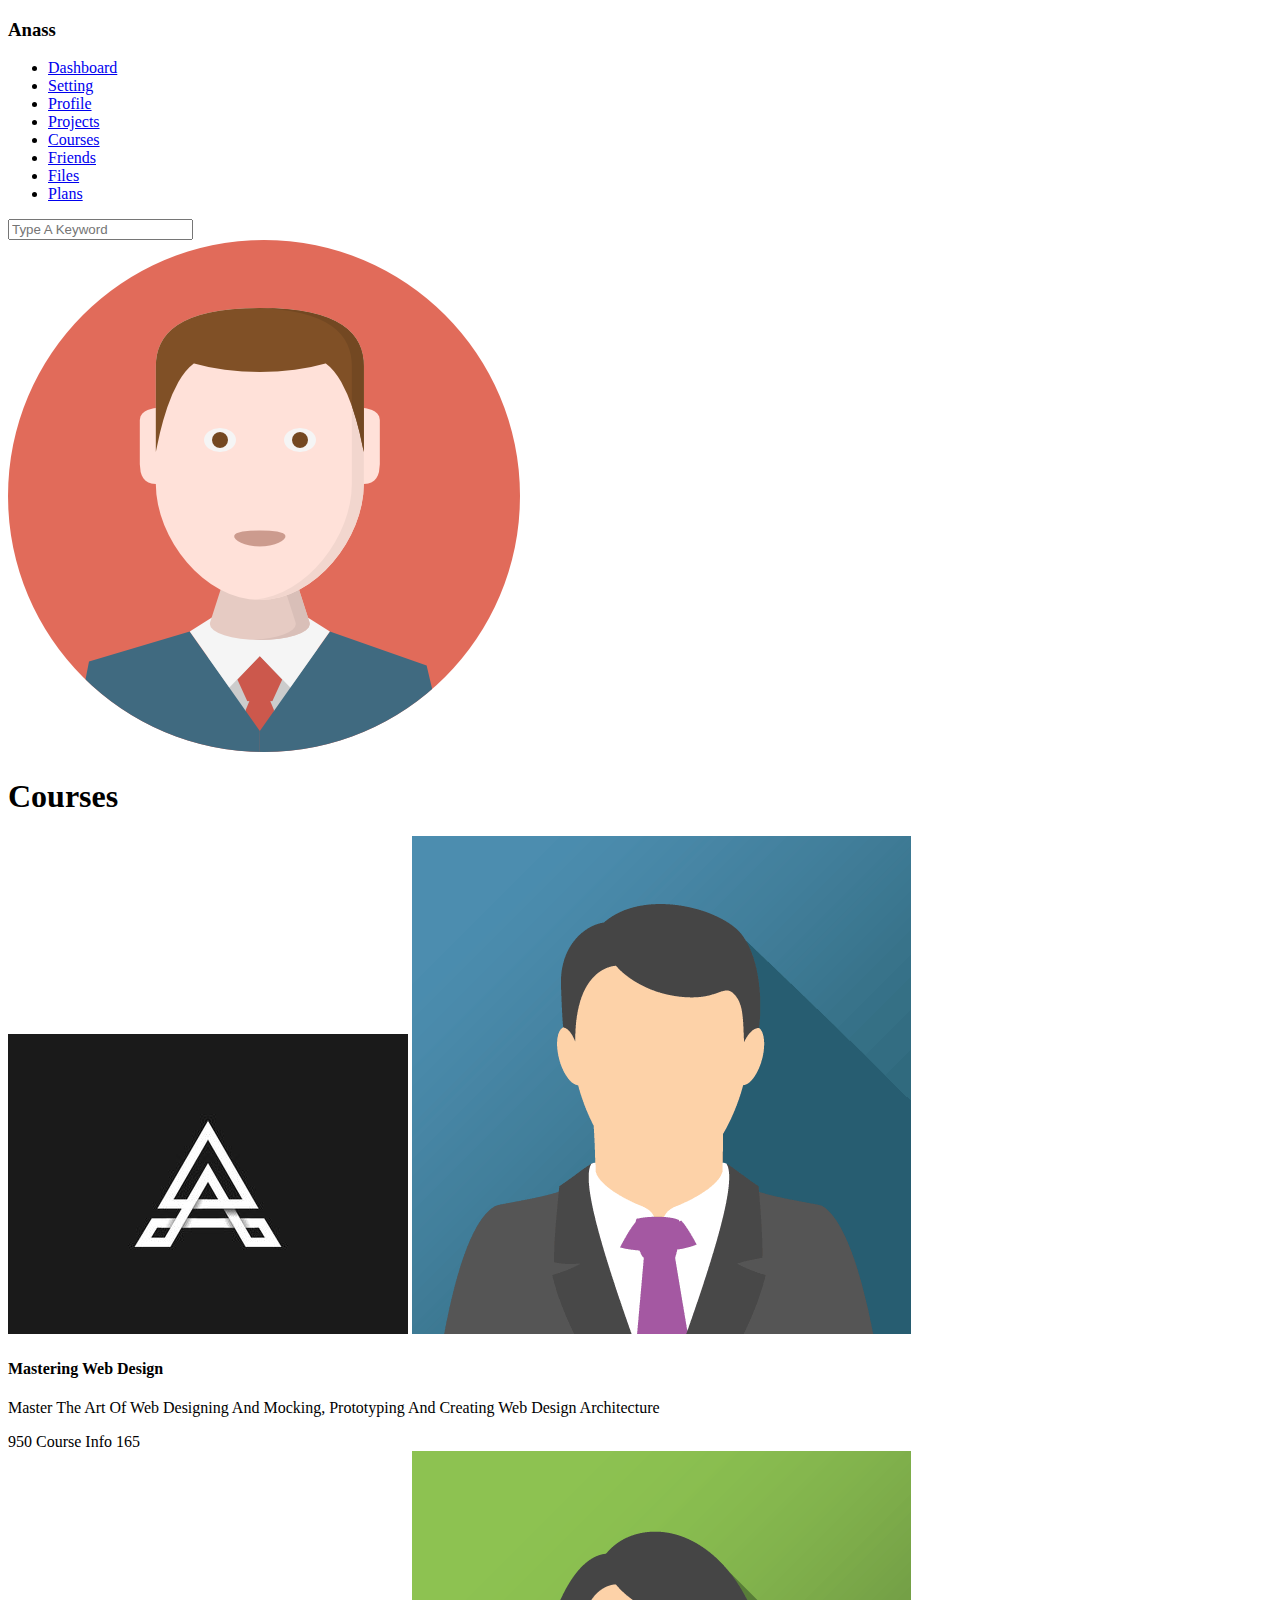
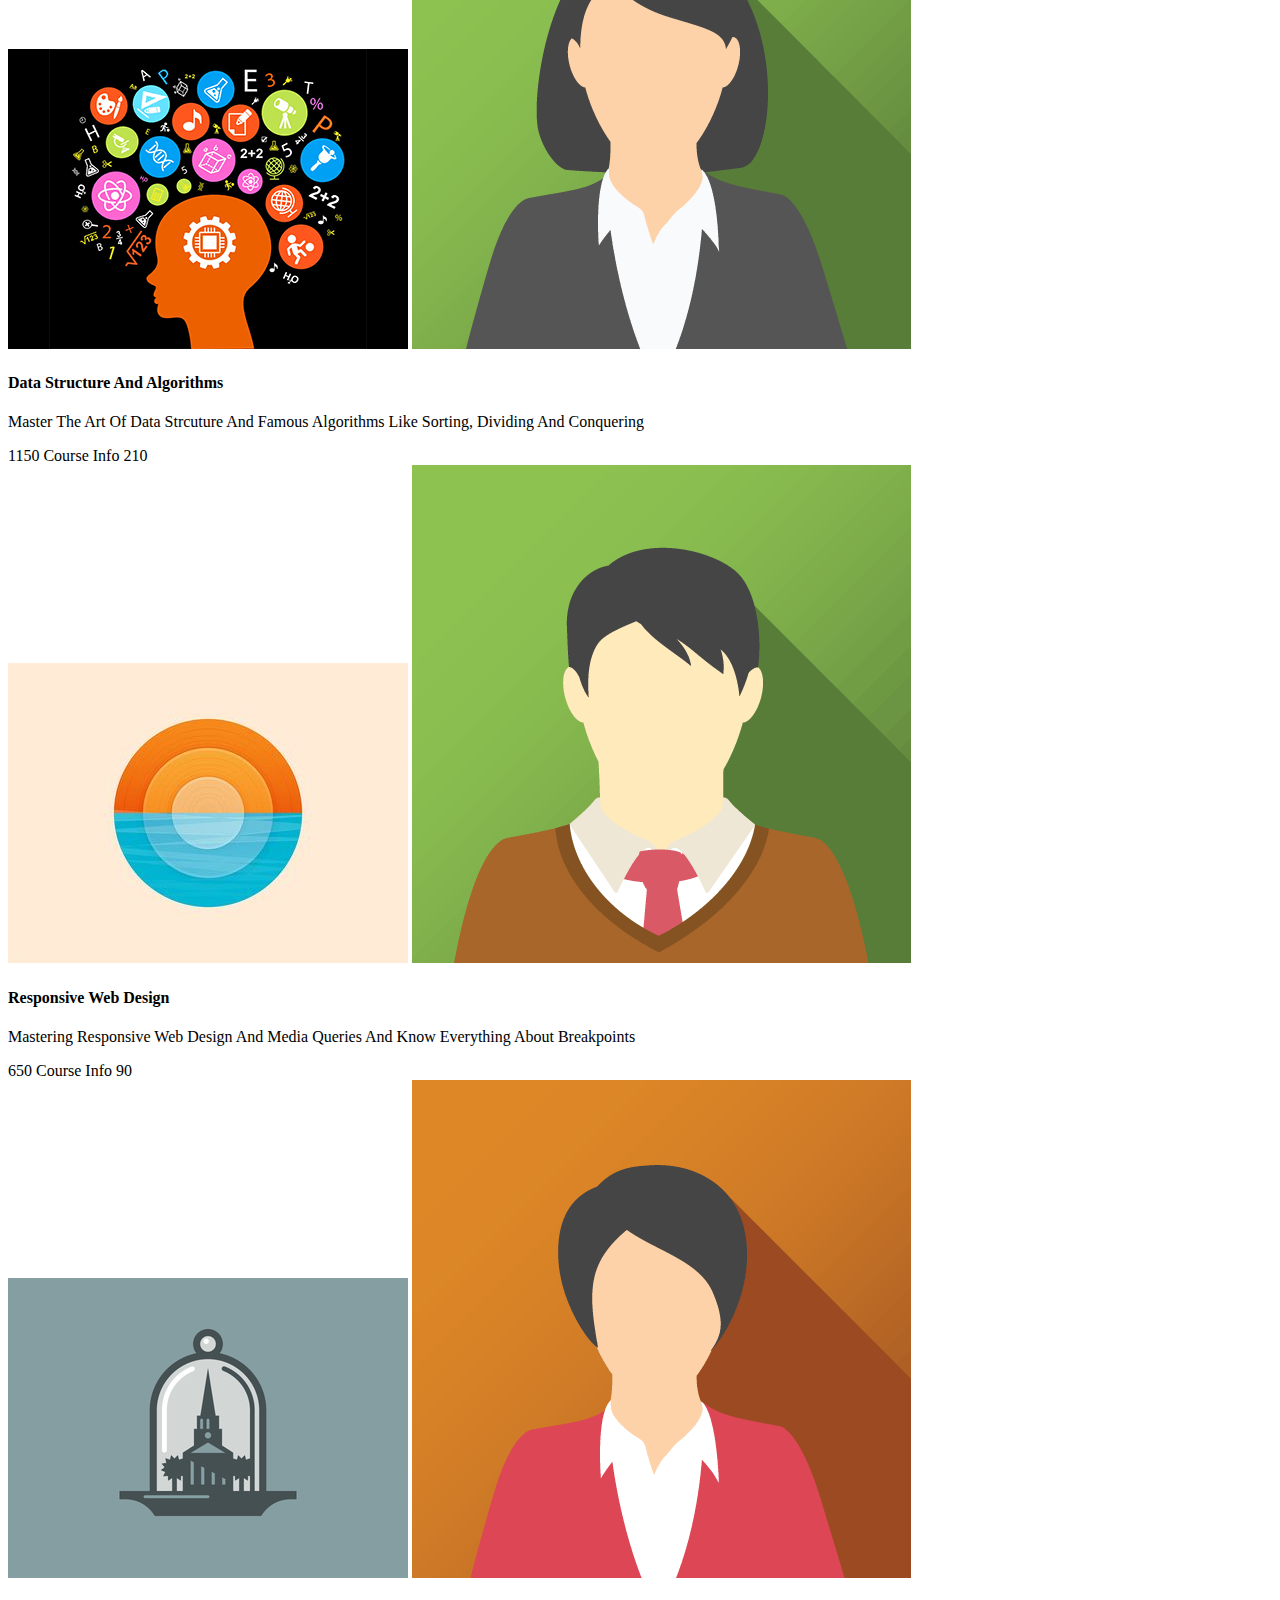
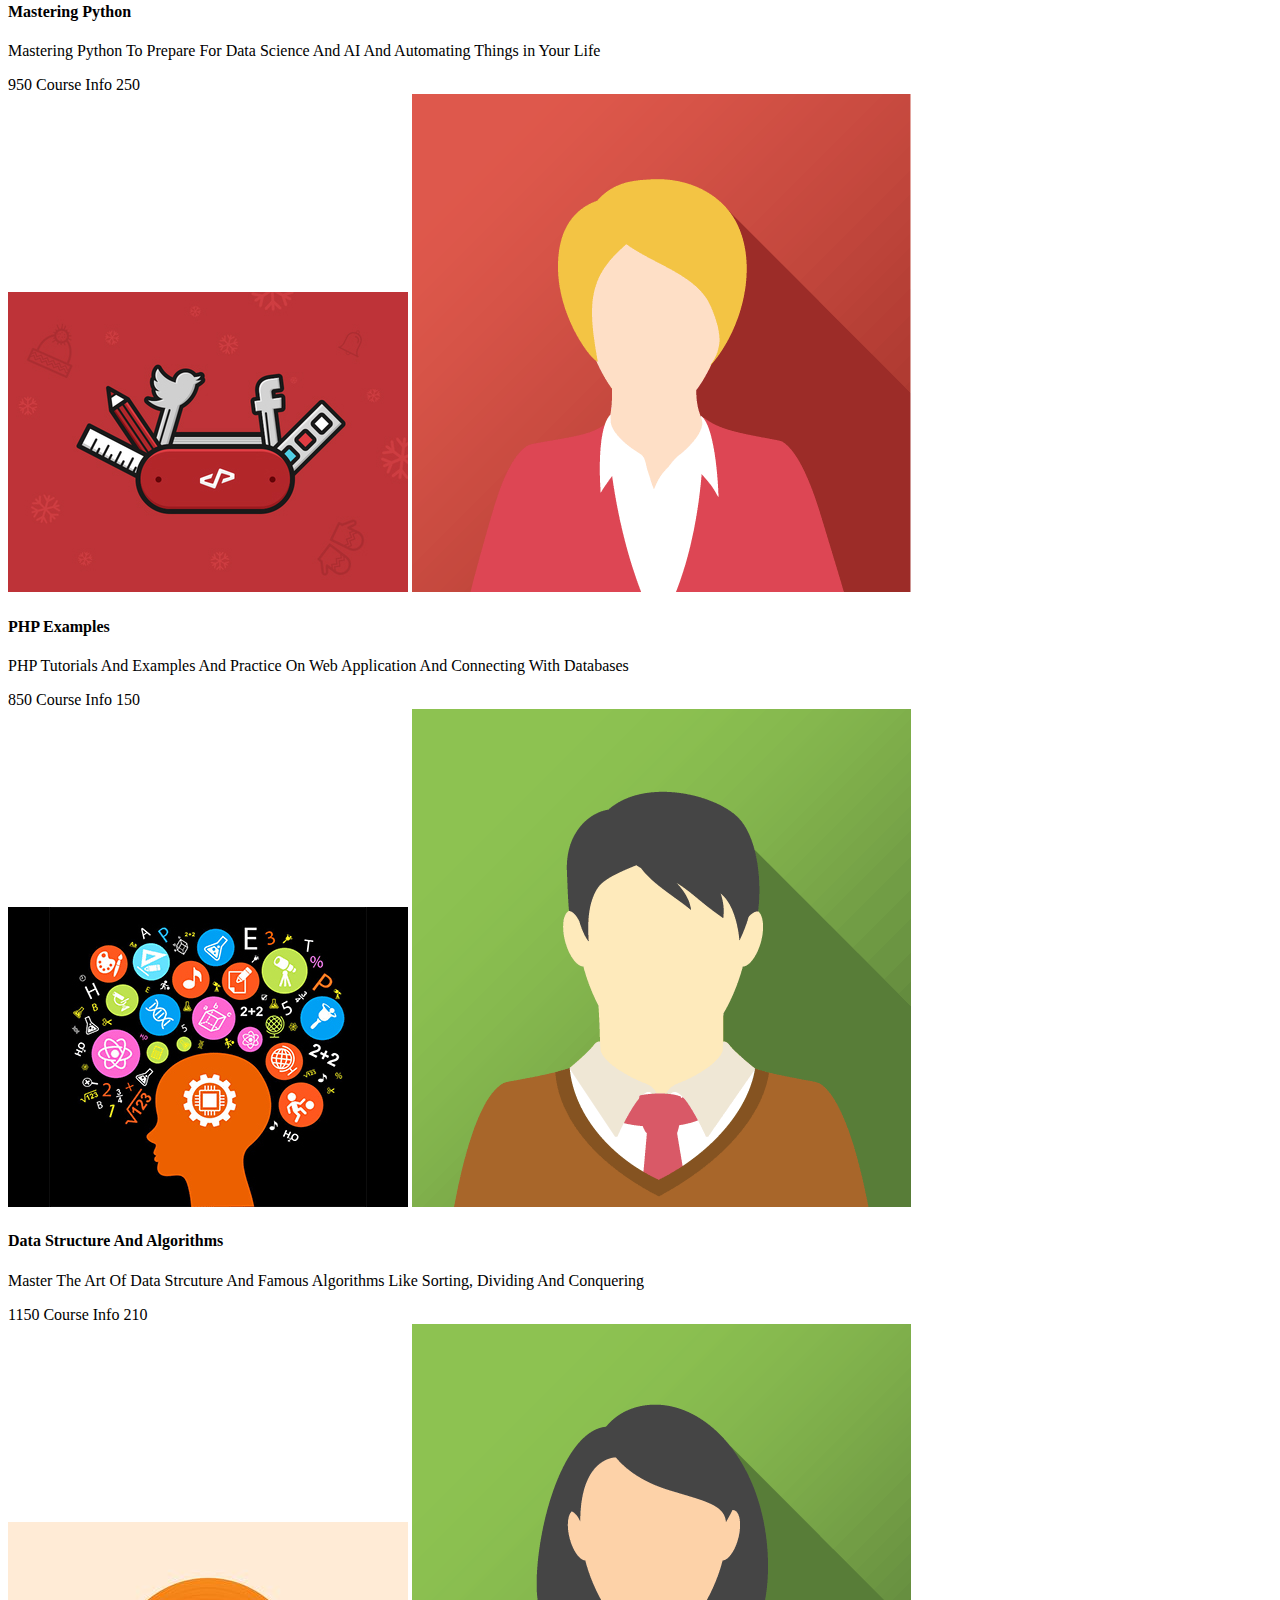
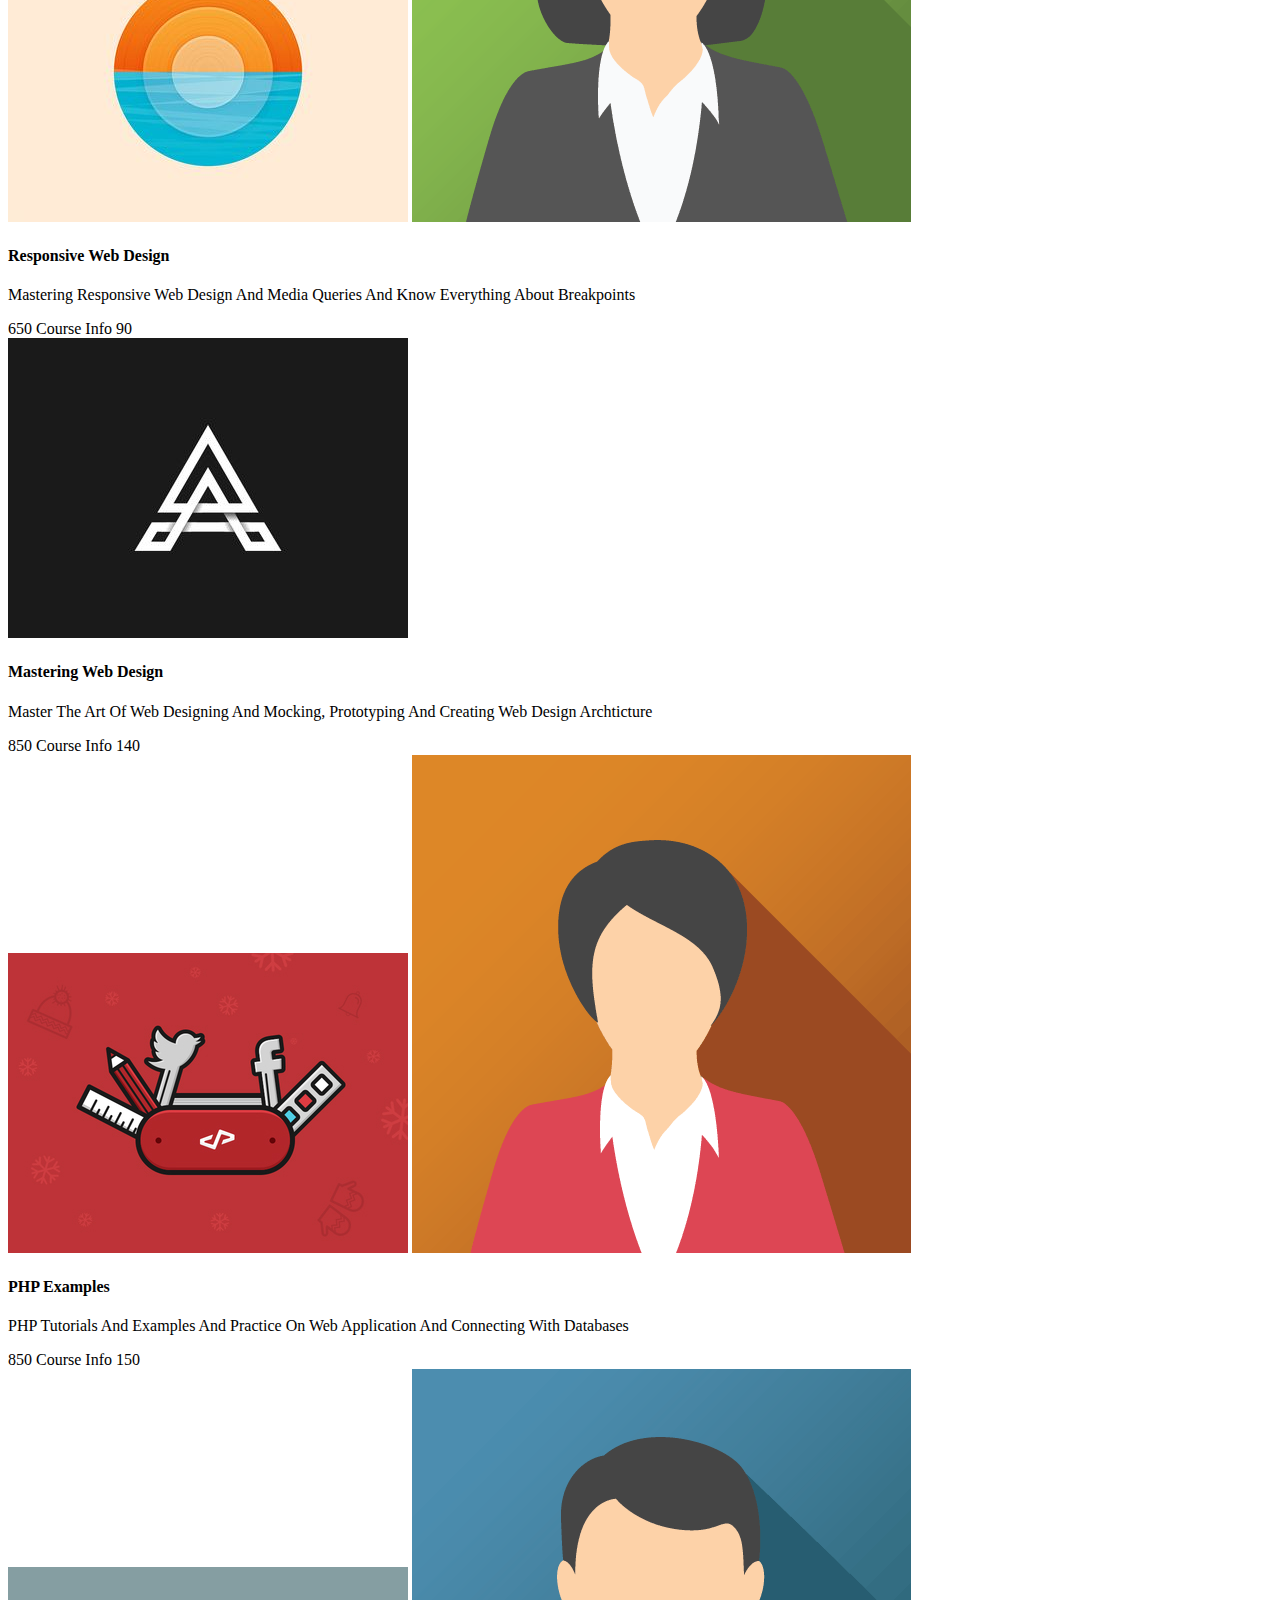
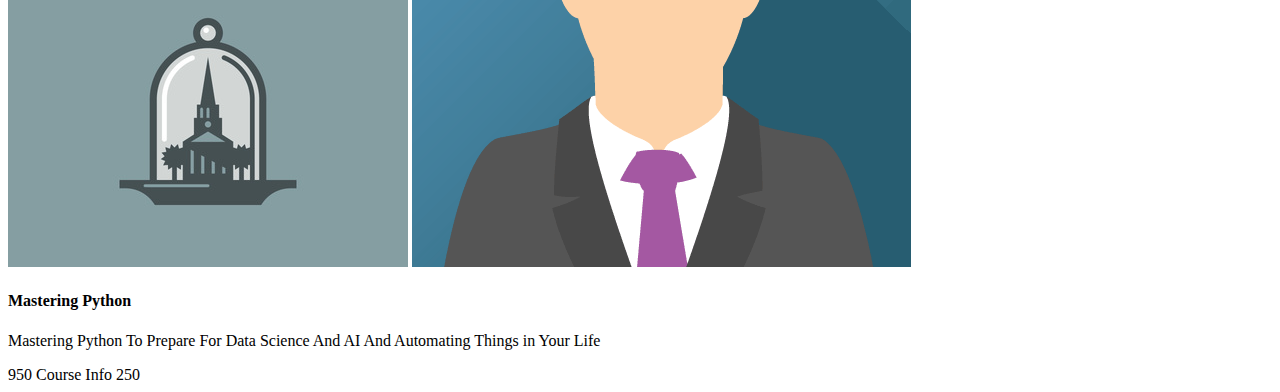
==== courses.html @ 444aca98 "Add files via upload" ====
<!DOCTYPE html>
<html lang="en">
<head>
    <meta charset="UTF-8">
    <meta name="viewport" content="width=device-width, initial-scale=1.0">
    <link rel="stylesheet" href="master.css">
    <link rel="stylesheet" href="framework.css">
    <link rel="stylesheet" href="all.min.css"> 
     <!-- Google Fonts -->
     <link rel="preconnect" href="https://fonts.googleapis.com" />
     <link rel="preconnect" href="https://fonts.gstatic.com" crossorigin />
     <link href="https://fonts.googleapis.com/css2?family=Cairo:wght@300;400;700&#038;display=swap" rel="stylesheet" />
    <title>Courses</title>
</head>
<body>
<div class="page">
    <div class="sidebar">
        <h3>Anass</h3>
        <ul>
            <li>
                <a  href="index.html">
                    <i class="  fa-regular fa-chart-bar fa-fw"></i>
                    <span>Dashboard</span>
                </a>
            </li>
            <li> 
                <a href="setting.html"><i class="fa-solid fa-gear fa-fw"></i>
                    <SPan>Setting</SPan>
                </a>
            </li>
            <li>
                <a href="profile.html">
                    <i class="fa-regular fa-user fa-fw"></i>
                    <span>Profile</span>
                </a></li>
            <li>
                <a href="projects.html">
                    <i class="fa-solid fa-diagram-project fa-fw"></i>
                    <span>Projects</span>
                </a></li>
            <li>
                <a  class="active" href="courses.html">
                    <i class="fa-solid fa-graduation-cap fa-fw"></i>
                    <span>Courses</span>
                </a></li>
            <li>
                <a href="friend.html">
                    <i class="fa-regular fa-circle-user fa-fw"></i>
                    <span>Friends</span>
                </a></li>
            <li>
                <a href="files.html">
                    <i class="fa-regular fa-file fa-fw"></i>
                    <span>Files</span>
                </a></li>
            <li>
                <a href="plans.html">
                    <i class="fa-regular fa-credit-card fa-fw"></i>
                    <span>Plans</span>
                </a></li>
        </ul>
    </div>
  <div class="content">
        <!-- start head -->
        <div class="head">
        <div class="searchs ">
            <i class="fa-solid fa-magnifying-glass"></i>           
             <input type="text" placeholder="Type A Keyword" name="" id="">
        </div>
          <div class="icons">
            <span class="notification">
                <i class="fa-regular fa-bell"></i>  
            </span>
          
                <img src="/image/avatar.png" alt="">
          </div>
            </div>
        <!-- end head -->
        <h1>Courses</h1>
        <div class="courses">
            <div class="course">
                <div class="top">
                    <img  src="../image/course-01.jpg" alt="">
                    <img  class="avatar"src="../image/team-01.png" alt="">
                </div>
                <div class="body">
                    <h4>Mastering Web Design</h4>
                    <p>Master The Art Of Web Designing And Mocking, Prototyping And Creating Web Design Architecture</p>
                </div>
                <div class="info">
                    <span>
                        <i class="fa-regular fa-user"></i>
                        950
                    </span>
                    <span>Course Info</span>
                    <span>
                        <i class="fa-solid fa-dollar-sign"></i>
                        165
                    </span>
                </div>
            </div>
            <div class="course">
                <div class="top">
                    <img  src="../image/course-02.jpg" alt="">
                    <img class="avatar" src="../image/team-02.png" alt="">
                </div>
                <div class="body">
                    <h4>Data Structure And Algorithms</h4>
                    <p>Master The Art Of Data Strcuture And Famous Algorithms Like Sorting, Dividing And Conquering</p>
                </div>
                <div class="info">
                    <span>
                        <i class="fa-regular fa-user"></i>
                        1150
                    </span>
                    <span>Course Info</span>
                    <span>
                        <i class="fa-solid fa-dollar-sign"></i>
                        210
                    </span>
                </div>
            </div>
            <div class="course">
                <div class="top">
                    <img  src="../image/course-03.jpg" alt="">
                    <img class="avatar"src="../image/team-03.png" alt="">
                </div>
                <div class="body">
                    <h4>Responsive Web Design</h4>
                    <p>Mastering Responsive Web Design And Media Queries And Know Everything About Breakpoints</p>
                </div>
                <div class="info">
                    <span>
                        <i class="fa-regular fa-user"></i>
                        650
                    </span>
                    <span>Course Info</span>
                    <span>
                        <i class="fa-solid fa-dollar-sign"></i>
                        90
                    </span>
                </div>
            </div>
            <div class="course">
                <div class="top">
                    <img  src="../image/course-04.jpg" alt="">
                    <img class="avatar"src="../image/team-04.png" alt="">
                </div>
                <div class="body">
                    <h4>Mastering Python</h4>
                    <p>Mastering Python To Prepare For Data Science And AI And Automating Things in Your Life</p>
                </div>
                <div class="info">
                    <span>
                        <i class="fa-regular fa-user"></i>
                        950
                    </span>
                    <span>Course Info</span>
                    <span>
                        <i class="fa-solid fa-dollar-sign"></i>
                        250
                    </span>
                </div>
            </div>
            <div class="course">
                <div class="top">
                    <img src="../image/course-05.jpg" alt="">
                    <img class="avatar"src="../image/team-05.png" alt="">
                </div>
                <div class="body">
                    <h4>PHP Examples</h4>
                    <p>PHP Tutorials And Examples And Practice On Web Application And Connecting With Databases</p>
                </div>
                <div class="info">
                    <span>
                        <i class="fa-regular fa-user"></i>
                        850
                    </span>
                    <span>Course Info</span>
                    <span>
                        <i class="fa-solid fa-dollar-sign"></i>
                        150
                    </span>
                </div>
            </div>
            <div class="course">
                <div class="top">
                    <img  src="../image/course-02.jpg" alt="">
                    <img class="avatar"src="../image/team-03.png" alt="">
                </div>
                <div class="body">
                    <h4>Data Structure And Algorithms</h4>
                    <p>Master The Art Of Data Strcuture And Famous Algorithms Like Sorting, Dividing And Conquering</p>
                </div>
                <div class="info">
                    <span>
                        <i class="fa-regular fa-user"></i>
                        1150
                    </span>
                    <span>Course Info</span>
                    <span>
                        <i class="fa-solid fa-dollar-sign"></i>
                        210
                    </span>
                </div>
            </div>
            <div class="course">
                <div class="top">
                    <img  src="../image/course-03.jpg" alt="">
                    <img class="avatar"src="../image/team-02.png" alt="">
                </div>
                <div class="body">
                    <h4>Responsive Web Design</h4>
                    <p>Mastering Responsive Web Design And Media Queries And Know Everything About Breakpoints</p>
                </div>
                <div class="info">
                    <span>
                        <i class="fa-regular fa-user"></i>
                        650
                    </span>
                    <span>Course Info</span>
                    <span>
                        <i class="fa-solid fa-dollar-sign"></i>
                        90
                    </span>
                </div>
            </div>
            <div class="course">
                <div class="top">
                    <img  src="../image/course-01.jpg" alt="">
                    <imgclass="avatar" src="../image/team-01.png" alt="">
                </div>
                <div class="body">
                    <h4>Mastering Web Design</h4>
                    <p>Master The Art Of Web Designing And Mocking, Prototyping And Creating Web Design Archticture</p>
                </div>
                <div class="info">
                    <span>
                        <i class="fa-regular fa-user"></i>
                        850
                    </span>
                    <span>Course Info</span>
                    <span>
                        <i class="fa-solid fa-dollar-sign"></i>
                        140
                    </span>
                </div>
            </div>
            <div class="course">
                <div class="top">
                    <img  src="../image/course-05.jpg" alt="">
                    <img class="avatar"src="../image/team-04.png" alt="">
                </div>
                <div class="body">
                    <h4>PHP Examples</h4>
                    <p>PHP Tutorials And Examples And Practice On Web Application And Connecting With Databases</p>
                </div>
                <div class="info">
                    <span>
                        <i class="fa-regular fa-user"></i>
                        850
                    </span>
                    <span>Course Info</span>
                    <span>
                        <i class="fa-solid fa-dollar-sign"></i>
                        150
                    </span>
                </div>
            </div>
            <div class="course">
                <div class="top">
                    <img  src="../image/course-04.jpg" alt="">
                    <img class="avatar"src="../image/team-01.png" alt="">
                </div>
                <div class="body">
                    <h4>Mastering Python</h4>
                    <p>Mastering Python To Prepare For Data Science And AI And Automating Things in Your Life</p>
                </div>
                <div class="info">
                    <span>
                        <i class="fa-regular fa-user"></i>
                        950
                    </span>
                    <span>Course Info</span>
                    <span>
                        <i class="fa-solid fa-dollar-sign"></i>
                        250
                    </span>
                </div>
            </div>
        </div>
 
    

  </div>
</div>
</body>
</html>
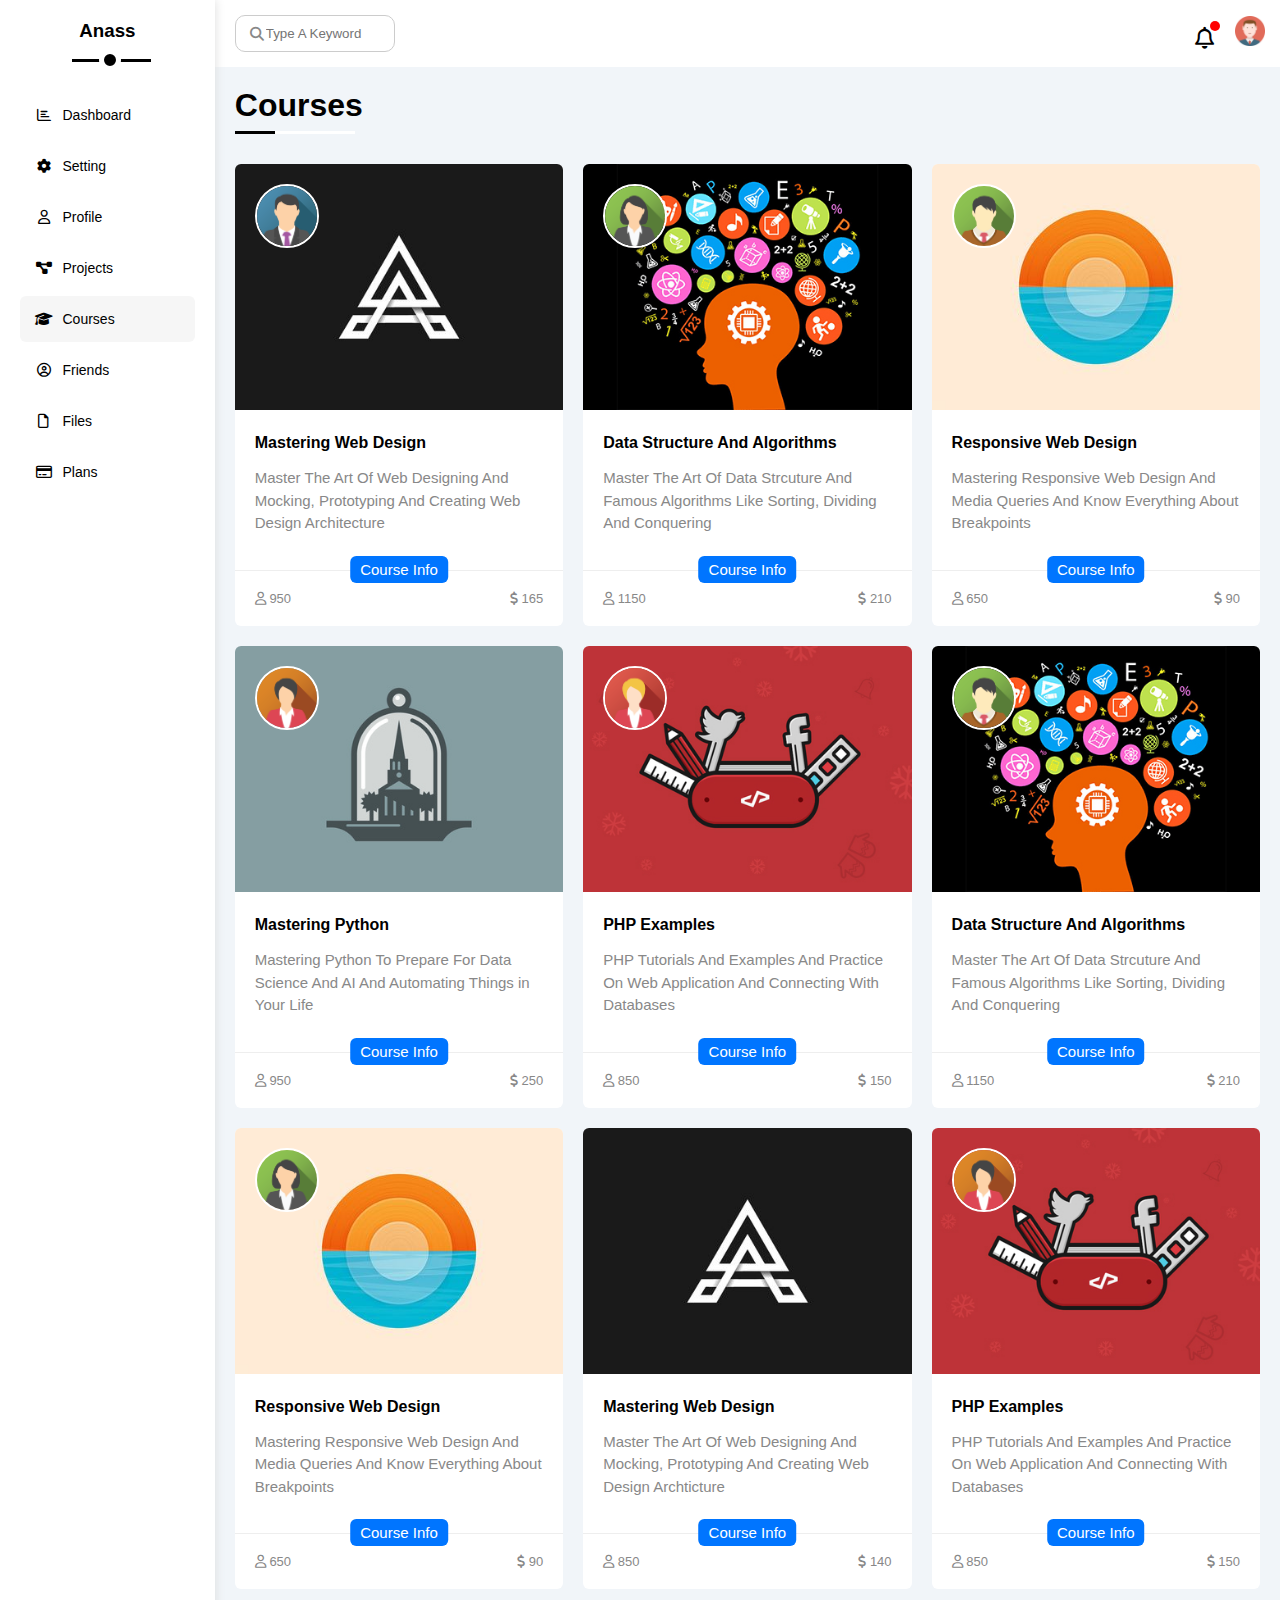
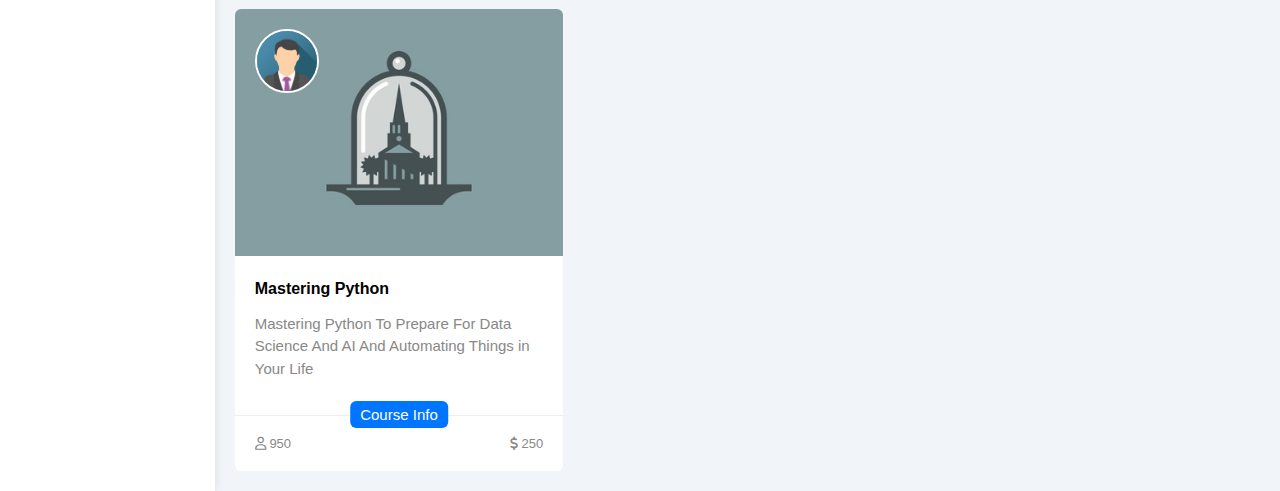
==== commit b664bba9: "Add files via upload" ====
--- a/courses.html
+++ b/courses.html
@@ -3,9 +3,8 @@
 <head>
     <meta charset="UTF-8">
     <meta name="viewport" content="width=device-width, initial-scale=1.0">
-    <link rel="stylesheet" href="master.css">
-    <link rel="stylesheet" href="framework.css">
-    <link rel="stylesheet" href="all.min.css"> 
+    <link rel="stylesheet" href="css/master.css">
+    <link rel="stylesheet" href="css/all.min.css"> 
      <!-- Google Fonts -->
      <link rel="preconnect" href="https://fonts.googleapis.com" />
      <link rel="preconnect" href="https://fonts.gstatic.com" crossorigin />
--- a/css/master.css
+++ b/css/master.css
@@ -0,0 +1,2065 @@
+:root {
+    --blue-color: #0075ff;
+    --blue-alt-color: #0d69d5;
+    --orange-color: #f59e0b;
+    --green-color: #22c55e;
+    --red-color: #f44336;
+    --grey-color: #888;
+  }
+  * {
+    box-sizing: border-box;
+  }
+  body {
+    font-family: "Open Sans", sans-serif;
+    margin: 0;
+  }
+  *:focus {
+    outline: none;
+  }
+  a {
+    text-decoration: none;
+  }
+  ul {
+    list-style: none;
+    padding: 0;
+  }
+  ::-webkit-scrollbar {
+    width: 15px;
+  }
+  ::-webkit-scrollbar-track {
+    background-color: white;
+  }
+  ::-webkit-scrollbar-thumb {
+    background-color: var(--blue-color);
+  }
+  ::-webkit-scrollbar-thumb:hover {
+    background-color: var(--blue-alt-color);
+  }
+.page{
+    display: flex;
+    background-color: #f1f5f9;
+    min-height: 100vh;
+}
+.page .sidebar{
+width: 250px;
+box-shadow: 0 0 10px #ddd;
+background-color: white;
+z-index: 1;
+padding: 20px;
+position: relative;
+}
+.page .sidebar h3{
+    margin-top: 0;
+    text-align: center;
+    margin-bottom: 50px;
+    position: relative;
+}
+.page .sidebar h3::before{
+    content: "";
+    position: absolute;
+    width: 45%;
+    height: 3px;
+    background-color: black;
+    bottom: -20px;
+    right: 25%;
+}
+.page .sidebar h3::after{
+    content: "";
+    position: absolute;
+    height: 12px;
+    width: 12px;
+    background-color: black;
+    border-radius: 50%;
+    bottom: -29px;
+   left: 45%;
+   border: 5px white solid;
+
+    
+}
+.page .sidebar ul li a{
+    color: black;
+    font-size: 14px;
+    padding: 15px;
+    margin-bottom: 5px;
+    display: flex;
+    align-items: center;
+    border-radius: 6px;
+    transition: 0.3s;
+}
+.page .sidebar ul li i{
+    font-size: 14px;
+    margin-right: 10px;
+}
+.page .sidebar ul li .active{
+    background-color:#f6f6f6 ;
+}
+.page .sidebar ul li a:hover{
+    background-color:#f6f6f6 ;
+
+}
+@media (max-width: 767px){
+.sidebar {
+    max-width: 58px;
+    padding: 10px;
+}
+.page .sidebar ul li span{
+  display: none;
+}
+.page .sidebar ul li a{
+  padding-left: 0;
+  padding-right: 0;
+}
+.page .sidebar h3{
+  font-size: 13px;
+  margin-bottom: 15px;
+  margin-left: -10px;
+}
+.page .sidebar h3::after,.page .sidebar h3::before{
+  display: none;
+}
+
+
+}
+.content{
+    width: 100%;
+    overflow: hidden;
+}
+/* start head */
+.head{
+    display: flex;
+    align-items: center;
+    justify-content: space-between;
+    padding: 15px;
+    background-color: white;
+    width: 100%;
+    position: relative;
+}
+.head .searchs {
+  background-color: white;
+  border-radius: 10px;
+}
+.head .searchs input{
+    border: 1px solid #ccc;
+    border-radius: 10px;
+    padding: 10px;
+    margin-left: 5px;
+    padding-left: 30px;
+    width: 160px;
+    transition: width 0.3s;
+}
+.head .searchs > i{
+  font-weight: 900;
+  position: absolute;
+  left: 35px;
+  top: 50%;
+  transform: translateY(-50%);
+  font-size: 14px;
+  color: #888;
+}
+.head .icons span {
+position: relative;
+font-size: 22px;
+}
+.head .icons span::before{
+    content: "";
+    background-color: red;
+    position: absolute;
+    height: 10px;
+    width: 10px;
+    border-radius: 50%;
+    right: 0;
+    top: -5px;
+}
+.head .icons img{
+    width: 30px;
+    margin-left: 15px;
+}
+/* end head */
+.page h1{
+    margin: 20px 20px 40px;
+    position: relative;
+}
+.page h1::after{
+    content: "";
+    position: absolute;
+    width: 120px;
+    height: 3px;
+    background-color: white;
+    bottom: -10px;
+    left: 0;
+}
+.page h1::before{
+  content: "";
+    position: absolute;
+    width: 40px;
+    height: 3px;
+    background-color: black;
+    bottom: -10px;
+    left: 0;
+    z-index: 1;
+}
+/* start wrapper */
+.wrapper{
+    display: grid;
+    grid-template-columns: repeat(auto-fill, minmax(450px, 1fr));
+    gap: 20px;
+    margin-left: 20px;
+    margin-right: 20px;
+    margin-bottom: 20px;
+}
+@media (max-width: 767px){
+.wrapper {
+    grid-template-columns: minmax(200px, 1fr);
+    margin-left: 10px;
+    margin-right: 10px;
+    gap: 10px;
+}}
+/* start welcome */
+.wrapper .welcome{
+  border-radius: 10px;
+  background-color: white;
+  width: 100%;
+}
+.wrapper .intro{
+    background-color: #eee;
+    display: flex;
+    justify-content: space-between;
+    padding: 20px;
+    
+}
+.wrapper .intro h2{
+  margin: 0;
+}
+.wrapper .intro p{
+margin: 0px;
+ margin-top: 5px;
+color: #777
+  }
+.wrapper .intro>img{
+width: 200px;
+}
+@media (max-width: 767px){
+  .wrapper .intro>img {
+    display: none;
+  }}
+.wrapper img.ava{
+  width: 64px;
+  height: 64px;
+  border: 2px solid white;
+  border-radius: 50%;
+  padding: 2px;
+  box-shadow: 0 0 5px #ddd;
+  margin-left: 20px;
+  margin-top: -32px;}
+.wrapper .welcome .body{
+  display: flex;
+  justify-content: space-evenly;
+  border-top: #eee 1px solid;
+  border-bottom: #eee 1px solid;
+  padding: 20px;
+  margin-top: 20px;
+  margin-bottom: 20px;
+  text-align: center;
+}
+@media (max-width: 767px){
+  .wrapper .welcome .body{
+    flex-direction: column;
+  }
+  .wrapper img.ava{
+    margin-top: 10px;  
+  }
+}
+
+.wrapper .welcome .body span{
+  display: block;
+  margin-top: 15px;
+}
+.wrapper .welcome a{
+  background-color: var(--blue-color);
+  color: white;
+  padding: 5px  10px;
+  border-radius: 10px;
+  margin: 0 15px 15px  auto;
+  display: block;
+  width: fit-content;
+  font-size: 14px;
+}
+.wrapper .welcome a:hover{
+  background-color: var(--blue-alt-color);
+}
+/* end welcome */
+/* start draft */
+.quick{
+  background-color: white;
+  border-radius: 10px;
+  padding: 20px;
+  width: 100%;
+}
+.quick h2{
+  margin: 0;
+}
+.quick  p{
+  margin-top: 10px;
+  color: #777;
+}
+.quick form{
+  display: flex;
+  flex-direction: column;
+}
+.quick form input{
+  background-color: #eee;
+  padding: 10px;
+  margin-bottom: 20px;
+  border: none;
+  width: 100%;
+  border-radius: 6px;
+}
+.quick form textarea{
+  background-color: #eee;
+  padding: 10px;
+  margin-bottom: 20px;
+  border: none;
+  width: 100%;
+  border-radius: 6px;
+
+}
+.quick a{
+  background-color: var(--blue-color);
+  color: white;
+  font-size: 14px;
+  padding: 5px 10px;
+  border-radius: 10px;
+  display: block;
+  width: fit-content;
+  margin: 0 15px 15px auto;
+}
+.quick a:hover{
+  background-color: var(--blue-alt-color);
+}
+/* end draft */
+/* start yearly */
+.yearly{
+  padding: 20px;
+  border-radius: 10px;
+  background-color: white;
+}
+.yearly h2{
+  margin: 0;
+}
+.yearly  p{
+  margin-top: 10px;
+  color: #777;
+}
+.yearly .target{
+  display: flex;
+  align-items: center;
+  margin-bottom: 15px;
+  position: relative;
+}
+.yearly .icon {
+
+   padding: 30px;
+  margin-right: 15px; 
+}
+.yearly .icon.one {
+  background-color: rgb(0 117 255 / 20%);
+  color:  var(--blue-color);
+}
+.yearly .icon.two {
+  background-color: rgb(245 158 11 / 20%);
+  color: var(--orange-color);
+  padding-left: 20px;
+}
+.yearly .icon.three {
+  background-color: rgb(34 197 94 / 20%);
+  color: var(--green-color);
+  padding : 28px;
+
+} 
+.yearly .un{
+  color: #777;
+  display: block;
+  font-size: 16px;
+  margin-bottom: 10px;
+}
+.yearly .d{
+font-size: 18px;
+  font-weight: 700;
+  display: block;
+  margin-bottom: 10px;
+}
+
+.yearly .progress.blue{
+    height: 4px;
+    background-color: rgb(0 117 255 / 20%);
+    position: absolute;
+    width: 80%;
+}
+.yearly .progress.blue > span{
+position: absolute;
+height: 100%;
+background-color: var(--blue-color);
+}
+.yearly .progress.blue .ei{
+  position: absolute;
+  right: -17px;
+  top: -35px;
+  background-color: var(--blue-color);
+  padding: 3px ;
+  border-radius: 6px;
+  font-size: 14px;
+  color: white;
+}
+.yearly .progress.blue .ei::after{
+  content: "";
+  position: absolute;
+  border-style: solid;
+  border-width: 5px;
+  border-color: var(--blue-color) transparent transparent transparent;
+  bottom: -10px;
+  left: 50%;
+  transform: translateX(-50%);
+}
+.yearly .progress.orange{
+  height: 4px;
+  background-color: rgb(245 158 11 / 20%);
+  position: absolute;
+  width: 80%;
+}
+.yearly .progress.orange > span{
+position: absolute;
+height: 100%;
+background-color: var(--orange-color);
+}
+.yearly .progress.orange .ei{
+  position: absolute;
+  right: -17px;
+  top: -35px;
+  background-color: var(--orange-color);
+  padding: 3px ;
+  border-radius: 6px;
+  font-size: 14px;
+  color: white;
+}
+.yearly .progress.orange .ei::after{
+  content: "";
+  position: absolute;
+  border-style: solid;
+  border-width: 5px;
+  border-color: var(--orange-color) transparent transparent transparent;
+  bottom: -10px;
+  left: 50%;
+  transform: translateX(-50%);
+}
+.yearly .progress.progress.green{
+  height: 4px;
+  background-color: rgb(34 197 94 / 20%);
+  position: absolute;
+  width: 80%;
+}
+.yearly .progress.green > span{
+position: absolute;
+height: 100%;
+background-color: var(--green-color);
+}
+.yearly .progress.green .ei{
+  position: absolute;
+  right: -17px;
+  color: white;
+  top: -35px;
+  background-color: var(--green-color);
+  padding: 3px ;
+  border-radius: 6px;
+  font-size: 14px;
+}
+.yearly .progress.green .ei::after{
+  content: "";
+  position: absolute;
+  border-style: solid;
+  border-width: 5px;
+  border-color: var(--green-color) transparent transparent transparent;
+  bottom: -10px;
+  left: 50%;
+  transform: translateX(-50%);
+}
+/* end yearly */
+/* /* start statistics */
+.statistics{
+  padding: 20px;
+  background-color: white;
+  border-radius: 10px;
+}
+.statistics h2{
+  margin: 0;
+}
+.statistics p{
+  margin-top: 5px;
+  color: var(--grey-color);
+}
+.statistics .container{
+  display: grid;
+  grid-template-columns: repeat(auto-fill,minmax(250px,1fr));
+  gap: 10px;
+}
+.statistics .box{
+  display: flex;
+  flex-direction: column;
+  justify-content: center;
+  align-items: center;
+  padding: 20px;
+  border: 1px #ccc solid;
+  border-radius: 10px;
+  color: var(--grey-color);
+  font-size: 14px;
+}
+.statistics .box:nth-child(1) i {
+  color: var(--orange-color);
+}
+.statistics .box:nth-child(2) i {
+  color: var(--blue-color);
+}
+.statistics .box:nth-child(3) i {
+  color: var(--green-color);
+}
+.statistics .box:nth-child(4) i {
+  color: var(--red-color);
+}
+.statistics .box span{
+  margin-top: 20px;
+  margin-bottom: 20px;
+  font-size: 25px;
+  font-weight: 700;
+  color: black;
+}
+/* /* end statistics */
+/* start news */
+.news{
+  background-color: white;
+  padding: 20px;
+  border-radius: 10px;
+}
+.news h2{
+  margin: 0;
+}
+.news .row{
+  display: flex;
+  align-items: center;
+  margin-top: 20px;
+  margin-bottom: 20px;
+  padding-bottom: 20px;
+  position: relative;
+}
+ .news .row:not(:last-of-type){ 
+  border-bottom: 1px #eee solid;
+}
+.news .row h3{
+  margin: 0 0 6px;
+  font-size: 16px;
+}
+.news .row  p{
+  margin: 0;
+  color: var(--grey-color);
+  font-size: 14px;
+}
+.news img{
+  width: 100px;
+  border-radius: 6px;
+  margin-right: 15px;
+}
+.news .row  .days{
+  background-color: #eee;
+  padding: 4px 10px;
+  border-radius: 6px;
+  font-size: 13px;
+  position: absolute;
+  right: 0;
+}
+/* end news */
+/* start tasks */
+.tasks{
+  padding: 20px;
+  background-color: white;
+  border-radius: 10px;
+}
+.tasks h2{
+  margin: 0;
+}
+.tasks .task{
+  display: flex;
+  align-items: center;
+  justify-content: space-between;
+
+}
+.tasks .task:not(:last-of-type) {
+  padding-bottom: 20px;
+  border-bottom: 1px #eee solid;
+}
+.tasks .task h3{
+ font-size: 15px;
+ margin-bottom: 5px;
+}
+.tasks .task p{
+  color: var(--grey-color);
+  margin: 0;
+}
+.tasks .task.done{
+  text-decoration: line-through;
+}
+.tasks .task i:hover{
+  cursor: pointer;
+  color: var(--red-color);
+}
+/* end tasks */
+/* start search */
+.search{
+  background-color: white;
+  padding: 20px;
+  border-radius: 10px;
+}
+.search h2{
+  margin: 0;
+  margin-bottom: 15px;
+}
+.search .itme{
+  display: flex;
+  justify-content: space-between;
+  padding: 15px 0;
+}
+.search .itme.key span{
+ color: var(--grey-color);
+}
+.search .itme .number{
+  background-color: #eee;
+  padding: 5px 10px;
+  border-radius: 6px;
+}
+/* end search */
+/* start upload */
+.uploads{
+  background-color: white;
+  padding: 20px;
+  border-radius: 6px;
+}
+.uploads .child{
+  display: flex;
+  justify-content: space-between;
+  align-items: center;
+  padding-top: 10px;
+  padding-bottom: 10px;
+  border-bottom: 1px #eee solid;
+}
+.uploads .child .info{
+  display: flex;
+}
+.uploads .child .details p{
+  margin: 0;
+  margin-bottom: 5px;
+  font-size: 18px;
+}
+.uploads .child .details span{
+  color: var(--grey-color);
+  font-size: 15px;
+}
+
+.uploads img{
+  width: 40px;
+  height: 40px;
+  margin-right: 10px;
+}
+.uploads .child  .mb{
+  background-color: #eee;
+  padding: 5px 10px;
+  border-radius: 6px;
+  font-size: 13px;
+}
+/* end upload */
+ /* start project progress */
+ .projectpro{
+  background-color: white;
+  padding: 20px;
+  border-radius: 6px;
+  position: relative;
+ }
+ .projectpro h2{
+  margin: 0;
+  margin-bottom: 20px;
+ }
+ .projectpro ul{
+  position: relative;
+ }
+ .projectpro ul::before{
+  content: "";
+  position: absolute;
+  height: 99%;
+  width: 2px;
+  background-color: var(--blue-color);
+  left: 10px;
+  top: 2px;
+ }
+ .projectpro ul li{
+  margin-top:25px ;
+  font-weight: 400;
+  font-size: 18px;
+  display: flex;
+  align-items: center;
+ }
+ .projectpro ul li::before{
+  content: "";
+  width: 20px;
+  height: 20px;
+  border: 2px #eee solid;
+  background-color: white;
+  border-radius: 50%;
+  outline: 2px var(--blue-color) solid;
+  margin-right: 10px;
+  z-index: 1;
+ }
+ .projectpro ul .on-off::before{
+  animation: on-off 0.8s infinite alternate;
+ }
+ @keyframes on-off{
+  from{
+    background-color: white;
+  }
+  to{
+    background-color: var(--blue-color);
+  }
+ }
+ .projectpro ul li:not(:last-of-type)::before{
+  background-color: var(--blue-color);
+ }
+ .projectpro img{
+  opacity: 0.2;
+  position: absolute;
+  bottom: 0;
+  right: 0;
+  height: 150px;
+ }
+  /* end project progress */
+  /* start reminders */
+  .reminders{
+    background-color: white;
+    padding: 20px;
+    border-radius: 6px;
+  }
+  .reminders h2{
+    margin: 0;
+    margin-bottom: 20px;
+
+  }
+  .reminders .row{
+    position: relative;
+    margin-bottom: 20px;
+    padding-left: 35px;
+  }
+  .reminders .row .ff{
+    width: 15px;
+    height: 15px;
+    background-color: var(--blue-color);
+    position: absolute;
+    border-radius: 50%;
+    top: 50%;
+    left: 0;
+    transform: translateY(-50%);
+  }
+  .reminders .row .inf{
+    border-left: 2px var(--blue-color) solid;
+    padding-left: 15px;
+  }
+  .reminders .row .inf p{
+    margin-bottom: 10px ;
+    margin-top: 0;
+    font-size: 15px;
+    font-weight: 700;
+  }
+  .reminders .row .inf span{
+    color: var(--grey-color);
+    font-size: 13px;
+  }
+  .reminders .row.two .ff{
+    background-color: var(--green-color);
+  }
+  .reminders .row.two .inf{
+    border-left: 2px var(--green-color) solid;
+  }
+  .reminders .row.three .ff{
+    background-color: var(--orange-color);
+  }
+  .reminders .row.three .inf{
+    border-left: 2px var(--orange-color) solid;
+  }
+  .reminders .row.four .ff{
+    background-color: var(--red-color);
+  }
+  .reminders .row.four .inf{
+    border-left: 2px var(--red-color) solid;
+  }
+    /* end reminders */
+    /* start post */
+    .post{
+      background-color: white;
+      border-radius: 10px;
+      padding: 20px;
+    }
+    .post h2{
+      margin: 0;
+      margin-bottom: 25px;
+    }
+    .post .itro img{
+      width: 60px;
+    }
+    .post .itro{
+      display: flex;
+      align-items: center;
+    }
+    .post .itro .details{
+      margin-left: 20px;
+    }
+    .post .itro .details  .dd{
+      display: block;
+      font-weight: 600;
+      color: black;
+      font-size: 18px;
+      margin-bottom: 10px;
+    }
+    .post .itro .details span{
+      font-size: 15px;
+      color: var(--grey-color);
+    }
+    .post .body{
+      margin-top: 20px;
+      padding-top: 20px;
+      margin-bottom: 20px;
+      padding-bottom: 20px;
+      border-top: 1px #eee solid;
+      border-bottom: 1px #eee solid;
+      line-height: 2;
+    }
+    .post  .foot{
+      display: flex;
+      justify-content: space-between;
+      color: var(--grey-color);
+    }
+    /* end post */
+    .social{
+      padding: 20px;
+      background-color: white;
+      border-radius: 6px;
+    }
+    .social h2{
+      margin: 0;
+      margin-bottom: 20px;
+    }
+    
+    .social .box{
+      display: flex;
+      justify-content: space-between;
+      align-items: center;
+      position: relative;
+      padding-left: 70px;
+      padding-bottom: 20px;
+      padding-top: 20px;
+      margin-bottom: 10px;
+    }
+    .social  i{
+      background-color: var(--blue-color);
+      padding: 10px;
+      position: absolute;
+      bottom: 0;
+      left: 0;
+      width: 50px;
+      color: white;
+      display: flex;
+      justify-content: center;
+      align-items: center;
+      height: 100%;
+    }
+    .social .box.one{
+      background-color: rgb(29 161 242 / 20%);
+      color: #1da1f2;
+      }
+      .social .box.one i{
+        background-color: #1da1f2;
+      }
+      .social .box.one a{
+        background-color: #1da1f2;
+        padding: 5px 10px;
+        border-radius: 6px;
+        color: white;
+        margin-right: 5px;
+      }
+      .social .box.two{
+        background-color: rgb(24 119 242 / 20%);
+        color: #1da1f2;      
+      }
+      .social .box.two a{
+        background-color: var(--blue-color);
+        padding: 5px 10px;
+        border-radius: 6px;
+        color: white;
+        margin-right: 5px;
+      }
+      .social .box.three{
+        background-color: rgb(255 0 0 / 20%);
+        color: #ff0000;
+    }
+    .social .box.three i{
+      background-color: #ff0000;
+    }
+    .social .box.three a{
+      background-color: #ff0000;
+      padding: 5px 10px;
+      border-radius: 6px;
+      color: white;
+      margin-right: 5px;
+    }
+    .social .box.four{
+      background-color: rgb(0 119 181 / 20%);
+      color: #0077b5;
+    }
+    .social .box.four i{
+      background-color: #0077b5;
+    }
+    .social .box.four a{
+      background-color: #0077b5;
+      padding: 5px 10px;
+      border-radius: 6px;
+      color: white;
+      margin-right: 5px;
+    }
+
+/* end wrapper */
+.project {
+  background-color: white;
+  padding: 20px;
+  margin: 20px;
+  min-width: 1000px;
+}
+.project h2{
+  margin-top: 0;
+}
+
+.project table{
+border-spacing: 0;  
+width: 100%;
+min-width: 1000px;
+font-size: 15px;
+
+}
+.project table td{
+  font-size: 15px;
+}
+
+.project img{
+  width: 32px;
+  height: 32px;
+  border-radius: 50%;
+  padding: 2px;
+  background-color: white;
+}
+.project table img:not(:first-child) {
+  margin-left: -20px;
+}
+
+.project thead td{
+  padding: 15px;
+  background-color: #eee;
+  font-weight: bold;
+}
+.project  td{
+  padding: 15px;
+
+}
+.project tbody td {
+  border-bottom: 1px solid #eee;
+  border-left: 1px solid #eee;
+  transition: 0.3s;
+}
+.project tbody td span{
+  color: white;
+  background-color: #0075ff;
+  padding: 5px 10px;
+  border-radius: 6px;
+}
+.project tbody tr.one span{
+  background-color: var(--orange-color);
+}
+.project tbody tr.three span{
+  background-color: var(--green-color);
+}
+.project tbody tr.four span{
+  background-color: var(--green-color);
+}
+.project tbody tr.six span{
+  background-color: var(--green-color);
+}
+.project tbody tr.five span{
+  background-color: var(--red-color);
+}
+/* start setting */
+.settings{
+  display: grid;
+  grid-template-columns: repeat(auto-fill, minmax(450px, 1fr));
+  gap: 20px;
+  margin-left: 20px;
+  margin-right: 20px;
+  margin-bottom: 20px;
+}
+@media (max-width: 767px){
+.settings {
+    grid-template-columns: minmax(100px, 1fr);
+    margin-left: 10px;
+    margin-right: 10px;
+    gap: 10px;}
+}
+.control{
+  background-color: white;
+  padding: 20px;
+  border-radius: 6px;
+}
+.control h2{
+  margin-top: 0;
+  margin-bottom: 10px;
+}
+.control>p{
+color: var(--grey-color);
+font-size: 15px;
+margin: 0;
+margin-bottom: 20px;
+}
+.control .detls span{
+font-size: 18px;
+font-weight: 400;
+}
+.control .detls  p{
+color: var(--grey-color);
+font-size: 13px;
+}
+.control .intro{
+display: flex;
+justify-content: space-between;
+align-items: center;
+margin-bottom: 20px;
+}
+.control textarea{
+border-radius: 6px;
+border: 1px #ccc solid;
+min-width: 100%;
+height: 150px;
+padding: 10px;
+}
+.check input{
+-webkit-appearance: none;
+appearance: none;
+display: none;
+}
+.toggle-switch {
+background-color: #ccc;
+width: 78px;
+height: 32px;
+border-radius: 16px;
+position: relative;
+transition: 0.3s;
+cursor: pointer;
+}
+.toggle-switch::before {
+font-family: var(--fa-style-family-classic);
+content: "\f00d";
+font-weight: 900;
+background-color: white;
+width: 24px;
+height: 24px;
+position: absolute;
+border-radius: 50%;
+top: 4px;
+left: 4px;
+display: flex;
+justify-content: center;
+align-items: center;
+color: #aaa;
+transition: 0.3s;
+}
+.toggle-checkbox:checked + .toggle-switch::before {
+content: "\f00c";
+left: 50px;
+color: var(--blue-color);
+}
+.toggle-checkbox:checked + .toggle-switch {
+ background-color: var(--blue-color); 
+}
+.settings .info{
+background-color: white;
+padding: 20px;
+border-radius: 6px;
+}
+.settings .info h2{
+margin-top: 0;
+margin-bottom: 10px;
+}
+.settings .info p{
+color: var(--grey-color);
+font-size: 15px;
+margin-bottom: 20px;
+}
+.settings .info span{
+display: block;
+color: var(--grey-color);
+font-size: 15px;
+margin-bottom: 10px;
+}
+.settings .info div{
+margin-bottom: 20px;
+}
+.settings .info input{
+width: 100%;
+padding: 10px;
+border: 1px #ccc solid;
+border-radius: 6px;
+}
+.settings .info .email input{
+cursor: no-drop;
+background-color: #f0f4f8;
+color: #bbb;
+width: 80%;
+}
+.settings .info.email{
+position: relative;
+}
+.settings .info a{
+position: absolute;
+top: 61%;
+right: 40px;
+color: var(--blue-color);
+font-size: 18px;
+}
+.settings .security{
+background-color: white;
+border-radius: 6px;
+padding: 20px;
+}
+.settings .security h2{
+margin-top: 0;
+margin-bottom: 10px;
+}
+.settings .security  > p{
+color: var(--grey-color);
+font-size: 15px;
+margin-bottom: 30px;
+}
+.settings .security .row{
+display: flex;
+justify-content: space-between;
+align-items: center;
+padding-bottom: 15px;
+
+}
+.settings .security .row:not(:last-of-type) {
+border-bottom: 1px solid #eee;
+margin-bottom: 15px;
+}
+.settings .security .row  span{
+font-size: 18px;
+}
+.settings .security .row p{
+color: var(--grey-color);
+font-size: 13px;
+}
+.settings .security .row a{
+background-color: var(--blue-color);
+color: white;
+padding: 6px 10px;
+border-radius: 6px;
+}
+.settings .security .row.th a{
+background-color: #ddd;
+color: black;
+}
+.settings .social-info{
+background-color: white;
+border-radius: 6px;
+padding: 20px;
+}
+.settings .social-info h2{
+margin-top: 0;
+margin-bottom: 10px;
+}
+.settings .social-info p{
+color: var(--grey-color);
+font-size: 15px;
+}
+.settings .social-info .cos{
+display: flex;
+align-items: center;
+margin-bottom: 15px;
+height: 42px;
+}
+.settings .social-info .cos input{
+width: 100%;
+border: 1px #ddd solid;
+padding: 10px;
+border-radius: 6px;
+background-color: #f6f6f6;
+border-top-left-radius: 0;
+border-bottom-left-radius: 0px;
+}
+.settings .social-info .cos i{
+color: var(--grey-color);
+display: flex;
+padding: 10px;
+align-items: center;
+justify-content: center;
+border: 1px #ddd solid;
+width: 40px;
+height: 39px;
+border-top-left-radius: 6px;
+border-bottom-left-radius: 6px;
+}
+.widgets-control{
+background-color: white;
+padding: 20px;
+border-radius: 10px;
+}
+.widgets-control h2{
+margin-top: 0;
+margin-top: 10px;
+
+}
+.widgets-control p{
+color: var(--grey-color);
+font-size: 15px;
+}
+.widgets-control .div{
+margin-bottom: 20px;
+}
+.widgets-control .div input{
+width: 15px;
+height: 15px;}
+
+.widgets-control .div label{
+font-size: 18px;
+}
+.backup{
+background-color: white;
+border-radius: 10px;
+padding: 10px;
+}
+.backup h2{
+margin-top: 0;
+margin-bottom: 10px;
+
+}
+.backup p{
+color: var(--grey-color);
+font-size: 15px;
+}
+.backup .date input{
+width: 20px;
+height: 20px;
+}
+.backup .date{
+display: flex;
+align-items: center;
+margin-bottom: 15px;
+}
+.backup .date label{
+margin-left: 15px;
+font-size: 17px;
+cursor: pointer;
+}
+.backup .servers input{
+-webkit-appearance: none;
+appearance: none;
+}
+.backup .servers  label{
+cursor: pointer;
+}
+.backup .servers .server.dd {
+border-color: var(--blue-color);
+color: var(--blue-color);
+}
+
+.backup .servers{
+display: flex;
+gap: 10px;
+text-align: center;
+border-top: 1px solid #eee;
+padding-top: 20px;
+}
+.backup .servers .server{
+border: 2px #eee solid;
+width: 100%;
+margin-bottom: 15px;
+border-radius: 10px;
+padding: 10px;
+}
+.backup .servers .server i{
+display: block;
+margin-bottom: 10px;
+}
+/* end setting */
+/* start profile */
+.profile{
+  margin-left: 20px;
+  margin-right: 20px;
+  margin-bottom: 20px;
+}
+.profile .overview{
+  background-color: white;
+  border-radius: 10px;
+  display: flex;
+  align-items: center;
+  margin-bottom: 20px;
+}
+.profile .avatar-box{
+  padding: 20px;
+  width: 300px;
+  text-align: center;
+  border-right: #eee 1px solid;
+}
+.profile .avatar-box img{
+  width: 120px;
+  height: 120px;
+}
+.profile .avatar-box h3{
+  margin-bottom: 10px;
+}
+
+.profile .avatar-box p{
+  color: var(--grey-color);
+}
+.profile .avatar-box .level{
+  position: relative;
+  height: 5px;
+  background-color: #eee;
+  border-radius: 10px;
+  width: 70%;
+  margin: auto;
+  margin-bottom: 15px;
+}
+.profile .avatar-box .level span{
+  position: absolute;
+  height: 100%;
+  background-color: var(--blue-color);
+  border-radius: 10px;
+  left: 0;
+}
+.profile .avatar-box .rating{
+  margin-top: 10px;
+  margin-bottom: 10px;
+}
+.profile .avatar-box .rating i{
+  font-size: 14px;
+  color: var(--orange-color);
+}
+.profile .avatar-box span{
+  font-size: 15px;
+  color: var(--grey-color);
+}
+.profile .overview .info-box .info{
+  display: flex;
+    flex-wrap: wrap;
+    justify-content: space-between;
+    border-bottom: #eee 1px solid;
+    width: 100%;
+    padding: 20px;
+    transition: 3ms;
+
+}
+.profile .overview .info-box .info h4{
+  width: 100%;
+  color: var(--grey-color);
+  font-weight: normal;
+  font-size: 15px;
+  margin: 0;
+}
+.profile .overview .info-box .info:hover{
+  background-color: #f9f9f9;
+}
+.profile .overview .info-box .info .div{
+  min-width: 250px;
+  padding: 10px 0 0;
+}
+.profile .overview .info-box .info .check{
+  padding: 10px 0 0;
+}
+.profile .overview .info-box .info div span:nth-child(1){
+  color: var(--grey-color);
+  font-size: 14px;
+}
+.profile .overview .info-box .info div span:nth-child(2){
+  font-size: 14px;
+}
+.profile .info-box .toggle-switch{
+  height: 26px;
+}
+.profile .info-box .toggle-switch::before {
+  height: 20px;
+}
+@media (max-width: 767px){
+.profile .overview {
+    flex-direction: column;
+}
+.profile .overview .info-box .info{
+  flex-direction: column;
+  text-align: center;
+}
+.profile .overview .avatar-box{
+  border: 1px transparent solid ;
+}
+}
+.profile .other-data{
+  display: flex;
+  gap: 20px;
+}
+@media (max-width: 767px){
+  .profile .other-data{
+    flex-direction: column;
+  }
+  .profile .other-data .skills{
+    max-width: 100%;
+    text-align: center;    
+  }
+  .profile .other-data .activities .activity{
+    flex-direction: column;
+    text-align: center;
+  }
+  .profile .other-data .activities .activity .date{
+    text-align: center;
+    margin: 0 150px;
+  }
+  .profile .other-data  img  {
+margin-bottom: 20px; 
+ }
+ .profile .other-data .activities .activity .date span {
+  display: block;
+  text-align: center;
+}
+}
+.profile .other-data .skills{
+  background-color: white;
+  border-radius: 10px;
+  padding: 20px;
+  width: 600px;
+}
+.profile .other-data .skills h2{
+  margin: 0;
+  margin-bottom: 10px;
+}
+.profile .other-data .skills p{
+  color: var(--grey-color);
+  font-size: 15px;
+}
+.profile .other-data .skills .row{
+  padding-top: 20px ;
+  padding-bottom: 20px ;
+}
+.profile .other-data .skills .row:not(:last-of-type){
+  border-bottom: #eee 1px solid;
+}
+.profile .other-data .skills .row span{
+  background-color: #eee;
+  padding: 5px 10px;
+  border-radius: 6px;
+  font-size: 14spx;
+}
+.profile .other-data .activities{
+  background-color: white;
+  padding: 20px;
+  border-radius: 10px;
+  width: 100%;
+
+}
+.profile .other-data .activities .activity{
+  display: flex;
+  align-items: center;
+  padding-top: 10px;
+  padding-bottom: 10px;
+  margin-bottom: 10px;
+}
+.profile .other-data .activities .activity:not(:last-child){
+  border-bottom: #eee 1px solid;
+}
+
+.profile .other-data .activities .activity .info{
+  margin-left: 15px;
+  font-size: 17px;
+}
+.profile .other-data .activities .activity .info p{
+  color: var(--grey-color);
+  font-size: 17px;
+  font-weight: 600;
+}
+.profile .other-data .activities .activity .date {
+margin-left: auto;
+}
+.profile .other-data .activities .activity .date span{
+  display: block;
+
+}
+.profile .other-data  .activities h2{
+  margin-top: 0;
+  margin-bottom: 10px;
+
+} 
+.profile .other-data  .activities p{
+  color: var(--grey-color);
+  font-size: 15px;
+}
+
+.profile .other-data .activities img{
+  width: 61px;
+}
+/* end profile */
+/* start projects */
+.projects{
+ display: grid;
+ grid-template-columns: repeat(auto-fill,minmax(500px,1fr));
+ margin: 20px;
+ gap: 20px;
+}
+@media (max-width: 767px){
+.projects {
+    grid-template-columns: minmax(200px, 1fr);
+    margin-left: 10px;
+    margin-right: 10px;
+    gap: 10px;
+}
+.projects .projectt .do {
+  flex-direction: column;
+}
+.projects .projectt .foot {
+  flex-direction: column;
+}
+}
+.projectt{
+  background-color: white;
+  border-radius: 10px;
+  padding: 20px;
+  position: relative;
+}
+.projectt .date{
+  position: absolute;
+  right: 10px;
+  top: 10px;
+  color: var(--grey-color);
+  font-size: 13px;
+
+}
+.projectt h4{
+  margin: 0;
+  font-weight: normal;
+}
+.projectt  p{
+  color: var(--grey-color);
+  font-size: 15px;
+}
+.projectt .team{
+  position: relative;
+  min-height: 80px;
+}
+.projectt .team a{
+  position: absolute;
+  left: 0;
+  bottom: 0;
+  transition: 0.3ms;
+}
+.projects .projectt .team a:nth-child(5) {
+  left: 100px;
+}
+.projects .projectt .team a:nth-child(4) {
+  left: 75px;
+}
+.projects .projectt .team a:nth-child(3) {
+  left: 50px;
+}
+.projects .projectt .team a:nth-child(2) {
+  left: 25px;
+}
+.projects .projectt .team a:nth-child(1) {
+  left: 0px;
+}
+.projects .projectt .team a:hover{
+  z-index: 1;
+}
+.projectt .team img{
+  width: 40px;
+  height: 40px;
+  border-radius: 50%;
+  border: 2px solid white;
+}
+.projectt .do{
+  margin-top: 10px;
+  padding-top: 10px;
+  display: flex;
+  align-items: center;
+  gap: 10px;
+  justify-content: right;
+  border-top: #eee 1px solid;
+}
+.projectt .do span{
+  background-color: #eee;
+  padding: 5px 10px;
+  border-radius: 6px;
+  font-size: 13px;
+}
+.projectt .foot{
+  display: flex;
+  justify-content: space-between;
+  align-items: center;
+  border-top: 1px solid #eee;
+  margin-top: 15px;
+  padding-top: 15px
+}
+.projectt .foot .progress{
+  background-color: #eee;
+  height: 8px;
+  width: 260px;
+  border-radius: 10px;
+  position: relative;
+}
+.projectt .foot .progress span{
+ position: absolute;
+ height: 100%;
+ border-radius: 10px;
+}
+.projectt .foot  span{
+  color: var(--grey-color);
+  font-size: 15px;
+}
+
+.projectt.one .foot .progress span{
+  background-color: var(--red-color);
+}
+.projectt.six .foot .progress span{
+  background-color: var(--red-color);
+}
+.projectt.two .foot .progress span{
+  background-color: var(--green-color);
+}
+.projectt.four .foot .progress span{
+  background-color: var(--green-color);
+}
+.projectt.three .foot .progress span{
+  background-color: var(--blue-color);
+}
+.projectt.five .foot .progress span{
+  background-color: var(--green-color);
+}
+.projectt.seven .foot .progress span{
+  background-color: var(--green-color);
+}
+.projectt.eighth .foot .progress span{
+  background-color: var(--green-color);
+}
+.projectt.nine .foot .progress span{
+  background-color: var(--green-color);
+}
+/* end projects */
+/* start courses */
+.courses{
+  display: grid;
+  grid-template-columns: repeat(auto-fill, minmax(300px, 1fr));
+   margin: 20px;
+   gap: 20px;
+}
+@media (max-width: 767px){
+.courses-page {
+    grid-template-columns: minmax(200px, 1fr);
+    margin-left: 10px;
+    margin-right: 10px;
+    gap: 10px;
+}}
+.courses  .course{
+  background-color: white;
+  border-radius: 6px;
+  position: relative;
+  overflow: hidden;
+}
+.courses  .course .avatar{
+  position: absolute;
+  width: 64px;
+  height: 64px;
+  border-radius: 50%;
+  top: 20px;
+  left: 20px;
+  border: 2px solid white;
+}
+.courses  .course img{
+  max-width: 100%;
+}
+.courses  .course .body{
+  padding: 20px;
+}
+.courses  .course .body h4{
+  margin: 0;
+}
+.courses  .course .body p{
+  color: var(--grey-color);
+  line-height: 1.5;
+  font-size: 15px;
+}
+.courses  .course .info{
+  position: relative;
+  display: flex;
+  justify-content: space-between;
+  padding: 20px;
+  border-top: #eee 1px solid;
+}
+.courses  .course .info span:nth-child(2){
+  background-color: var(--blue-color);
+  color: white;
+  padding: 5px 10px;
+  border-radius: 6px;
+  position: absolute;
+  top: -15px;
+  left: 50%;
+  transform: translateX(-50%);
+  font-size: 15px;
+}
+.courses  .course .info span{
+  color: var(--grey-color);
+  font-size: 13px;
+}
+/* end courses */
+/* start friends */
+.friends{
+  display: grid;
+  grid-template-columns: repeat(auto-fill,minmax(300px,1fr));
+  margin: 20px;
+  gap: 20px;
+}
+@media (max-width: 767px){
+.friends{
+    grid-template-columns: minmax(200px, 1fr);
+    margin-left: 10px;
+    margin-right: 10px;
+    gap: 10px }
+}
+.friends .friend{
+  background-color: white;
+  border-radius: 6px;
+  padding: 20px;
+  text-align: center;
+  position: relative;
+}
+.friends .friend .contact {
+  position: absolute;
+  top: 10px;
+  left: 10px;
+}
+.friends .friend .contact i{
+  background-color: #eee;
+  padding: 10px;
+  border-radius: 50%;
+  font-size: 13px;
+  cursor: pointer;
+  transition: 0.3ms;
+}
+.friends .friend .contact i:hover{
+  background-color: var(--blue-color);
+  color: white;
+}
+
+.friends .friend img{
+  border-radius: 50%;
+  width:100px ;
+  height: 100px;
+  margin-top: 10px;
+  margin-bottom: 15px;
+}
+.friends .friend h4{
+  margin: 0;
+}
+.friends .friend p{
+  color: var(--grey-color);
+  font-size: 13px;
+}
+.friends .friend .icons{
+  border-top: #eee 1px solid;
+  border-bottom: #eee 1px solid;
+  padding-top: 20px;
+  text-align: left;
+}
+.friends .friend .icons i{
+  font-size: 14px;
+  margin-right: 5px;
+  margin-bottom: 15px;
+}
+.friends .friend .icons span{
+  font-size: 14px;
+}
+.friends .friend .icons .vip{
+  font-size: 40px;
+  font-weight: bold;
+  opacity: 0.2;
+  color: var(--orange-color);
+  position: absolute;
+  right: 20px;
+  bottom: 25%;
+}
+.friends .friend .foot{
+  display: flex;
+  justify-content: space-between;
+  padding-top: 20px;
+  font-size: 14px;
+  color: var(--grey-color);
+}
+.friends .friend .div span:nth-child(1){
+  background-color: var(--blue-color);
+  color: white;
+  padding: 5px 10px;
+  border-radius: 6px;
+}
+.friends .friend .div span:nth-child(2){
+  background-color: var(--red-color);
+  color: white;
+  padding: 5px 10px;
+  border-radius: 6px;
+}
+/* end friends */
+/* start files */
+.files{
+  margin: 20px;
+  display: flex;
+  gap: 20px;
+  flex-direction: row-reverse;
+  align-items: flex-start;
+}
+@media (max-width:767px){
+  .files{
+    flex-direction: column;
+    align-items: normal;
+  }
+
+}
+.files .file-content{
+  flex: 1;
+  display: grid;
+  gap: 20px;
+  grid-template-columns: repeat(auto-fill, minmax(200px, 1fr));
+}
+.files .file-content .file{
+  background-color: white;
+  border-radius: 10px;
+  padding: 10px;
+  position: relative;
+}
+.files .file-content .file:hover .icon  img{ 
+  transform: rotate(5deg);
+}
+.files .file-content .file i{
+  position: absolute;
+  top: 10px;
+  left: 10px;
+  color: var(--grey-color);
+}
+
+.files .file-content .file .icon {
+  text-align: center;
+}
+.files .file-content .file .icon  img{
+  width: 80px;
+}
+.files .file-content .file p{
+  text-align: center;
+  margin-bottom: 10px;
+}
+.files .file-content .file > span{
+  font-size: 13px;
+  color: var(--grey-color);
+  margin-top: 13px ;
+  margin-bottom: 13px;
+}
+.files .file-content .file .foot{
+    display: flex;
+    justify-content: space-between;
+    padding-top: 10px;
+    margin-top: 10px;
+    border-top: #eee 1px solid;
+    font-size: 13px;
+    color: var(--grey-color);
+}
+.files .file-statistics{
+background-color: white;
+border-radius: 10px;
+padding: 20px;
+min-width: 260px;
+}
+.files .file-statistics h2{
+  margin-top: 0;
+}
+.files .file-statistics .row{
+  display: flex;
+  align-items: center;
+  gap: 10px;
+  border: 1px #eee solid;
+  padding: 10px;
+  margin-bottom: 15px;
+}
+.files .file-statistics .row .icon{
+  width: 40px;
+  height: 40px;
+  display: flex;
+  align-items: center;
+  justify-content: center;
+}
+.files .file-statistics .row:first-of-type .icon{
+  background-color: rgb(0 117 255 / 20%);
+}
+.files .file-statistics .row:first-of-type .icon  i{
+ color: var(--blue-color);
+}
+.files .file-statistics .row:nth-of-type(2) .icon{
+  background-color: rgb(34 197 94 / 20%);
+}
+.files .file-statistics .row:nth-of-type(2) .icon  i{
+ color: var(--green-color);
+}
+.files .file-statistics .row:nth-of-type(3) .icon{
+  background-color: rgb(244 67 54 / 20%);
+}
+.files .file-statistics .row:nth-of-type(3) .icon  i{
+ color: var(--red-color);
+}
+.files .file-statistics .row:nth-of-type(4) .icon{
+  background-color: rgb(245 158 11 / 20%);
+}
+.files .file-statistics .row:nth-of-type(4) .icon  i{
+ color: var(--orange-color);
+}
+
+.files .file-statistics .row .info span{
+  display: block;
+  font-size: 13px;
+}
+.files .file-statistics .row .info span:last-of-type{
+  color: var(--grey-color);
+  margin-top: 5px;
+}
+.files .file-statistics .row .gb{
+  margin-left: auto;
+  font-size: 13px;
+  color: var(--grey-color);
+}
+.files .file-statistics .upload{
+  background-color: var(--blue-color);
+  margin: 15px auto 0;
+  padding: 10px 15px;
+  transition: 0.3s;
+  border-radius: 6px;
+  font-size: 13px;
+  width: fit-content;
+}
+.files .file-statistics .upload a{
+  color: white;
+}
+.files .file-statistics .upload i{
+  margin-right: 10px;
+}
+.files .file-statistics .upload:hover {
+  background-color: var(--blue-alt-color);
+  cursor: pointer;
+}
+.files .file-statistics .upload:hover i {
+  animation: go-up 0.8s infinite;
+  transition: 0.8ms;
+}
+@keyframes go-up{
+  from{
+   transform: translateY(0);
+  }
+  to{
+    transform: translateY(-5px);
+  }
+}
+
+/* end files */
+/* start palns */
+.plans{
+display: grid;
+grid-template-columns: repeat(auto-fill,minmax(450px,1fr));
+margin: 20px;
+gap: 20px;
+}
+@media (max-width: 767px){
+.plans {
+    grid-template-columns: minmax(250px, 1fr);
+    margin-left: 10px;
+    margin-right: 10px;
+    gap: 10px;
+}}
+.plans .plan{
+  background-color: white;
+  padding: 20px
+}
+.plans .plan .top{
+  padding: 20px;
+  text-align: center;
+  position: relative;
+}
+.plans .plan.free .top{
+  background-color: var(--green-color);
+  color: white;
+  border: 5px white solid;
+  outline: var(--green-color) 5px solid;
+}
+.plans .plan.basic .top{
+  background-color: var(--blue-color);
+  color: white;
+  border: 5px white solid;
+  outline: var(--blue-color) 5px solid;
+}
+.plans .plan.premium .top{
+  background-color: var(--orange-color);
+  color: white;
+  border: 5px white solid;
+  outline: var(--orange-color) 5px solid;
+}
+.plans .plan .top  h2{
+ margin: 0;
+ margin-bottom: 10px;
+}
+.plans .plan .top  .price{
+  font-size: 40px;
+}
+.plans .plan .top  .price span{
+  font-size: 18px;
+position: absolute;
+top: 40%;
+left: 42%;
+}
+
+
+
+
+.plans .plan ul li{
+  display: flex;
+  padding-top:20px ;
+  padding-bottom: 10px;
+  border-bottom: 1px #eee solid;
+}
+.plans .plan ul li i.fa-check{
+  color: var(--green-color);
+  margin-right: 10px;
+}
+.plans .plan ul li i.fa-xmark{
+  color: var(--red-color);
+  margin-right: 10px;
+}
+.plans .plan ul li i.help{
+  margin-left: auto;
+  color: var(--grey-color);
+}
+
+
+
+
+/* end plans */
+
+
+
+
+
+
+
+
--- a/css/all.min.css
+++ b/css/all.min.css
@@ -0,0 +1,9 @@
+/*!
+ * Font Awesome Free 6.5.0 by @fontawesome - https://fontawesome.com
+ * License - https://fontawesome.com/license/free (Icons: CC BY 4.0, Fonts: SIL OFL 1.1, Code: MIT License)
+ * Copyright 2023 Fonticons, Inc.
+ */
+.fa{font-family:var(--fa-style-family,"Font Awesome 6 Free");font-weight:var(--fa-style,900)}.fa,.fa-brands,.fa-classic,.fa-regular,.fa-sharp,.fa-solid,.fab,.far,.fas{-moz-osx-font-smoothing:grayscale;-webkit-font-smoothing:antialiased;display:var(--fa-display,inline-block);font-style:normal;font-variant:normal;line-height:1;text-rendering:auto}.fa-classic,.fa-regular,.fa-solid,.far,.fas{font-family:"Font Awesome 6 Free"}.fa-brands,.fab{font-family:"Font Awesome 6 Brands"}.fa-1x{font-size:1em}.fa-2x{font-size:2em}.fa-3x{font-size:3em}.fa-4x{font-size:4em}.fa-5x{font-size:5em}.fa-6x{font-size:6em}.fa-7x{font-size:7em}.fa-8x{font-size:8em}.fa-9x{font-size:9em}.fa-10x{font-size:10em}.fa-2xs{font-size:.625em;line-height:.1em;vertical-align:.225em}.fa-xs{font-size:.75em;line-height:.08333em;vertical-align:.125em}.fa-sm{font-size:.875em;line-height:.07143em;vertical-align:.05357em}.fa-lg{font-size:1.25em;line-height:.05em;vertical-align:-.075em}.fa-xl{font-size:1.5em;line-height:.04167em;vertical-align:-.125em}.fa-2xl{font-size:2em;line-height:.03125em;vertical-align:-.1875em}.fa-fw{text-align:center;width:1.25em}.fa-ul{list-style-type:none;margin-left:var(--fa-li-margin,2.5em);padding-left:0}.fa-ul>li{position:relative}.fa-li{left:calc(var(--fa-li-width, 2em)*-1);position:absolute;text-align:center;width:var(--fa-li-width,2em);line-height:inherit}.fa-border{border-radius:var(--fa-border-radius,.1em);border:var(--fa-border-width,.08em) var(--fa-border-style,solid) var(--fa-border-color,#eee);padding:var(--fa-border-padding,.2em .25em .15em)}.fa-pull-left{float:left;margin-right:var(--fa-pull-margin,.3em)}.fa-pull-right{float:right;margin-left:var(--fa-pull-margin,.3em)}.fa-beat{-webkit-animation-name:fa-beat;animation-name:fa-beat;-webkit-animation-delay:var(--fa-animation-delay,0s);animation-delay:var(--fa-animation-delay,0s);-webkit-animation-direction:var(--fa-animation-direction,normal);animation-direction:var(--fa-animation-direction,normal);-webkit-animation-duration:var(--fa-animation-duration,1s);animation-duration:var(--fa-animation-duration,1s);-webkit-animation-iteration-count:var(--fa-animation-iteration-count,infinite);animation-iteration-count:var(--fa-animation-iteration-count,infinite);-webkit-animation-timing-function:var(--fa-animation-timing,ease-in-out);animation-timing-function:var(--fa-animation-timing,ease-in-out)}.fa-bounce{-webkit-animation-name:fa-bounce;animation-name:fa-bounce;-webkit-animation-delay:var(--fa-animation-delay,0s);animation-delay:var(--fa-animation-delay,0s);-webkit-animation-direction:var(--fa-animation-direction,normal);animation-direction:var(--fa-animation-direction,normal);-webkit-animation-duration:var(--fa-animation-duration,1s);animation-duration:var(--fa-animation-duration,1s);-webkit-animation-iteration-count:var(--fa-animation-iteration-count,infinite);animation-iteration-count:var(--fa-animation-iteration-count,infinite);-webkit-animation-timing-function:var(--fa-animation-timing,cubic-bezier(.28,.84,.42,1));animation-timing-function:var(--fa-animation-timing,cubic-bezier(.28,.84,.42,1))}.fa-fade{-webkit-animation-name:fa-fade;animation-name:fa-fade;-webkit-animation-iteration-count:var(--fa-animation-iteration-count,infinite);animation-iteration-count:var(--fa-animation-iteration-count,infinite);-webkit-animation-timing-function:var(--fa-animation-timing,cubic-bezier(.4,0,.6,1));animation-timing-function:var(--fa-animation-timing,cubic-bezier(.4,0,.6,1))}.fa-beat-fade,.fa-fade{-webkit-animation-delay:var(--fa-animation-delay,0s);animation-delay:var(--fa-animation-delay,0s);-webkit-animation-direction:var(--fa-animation-direction,normal);animation-direction:var(--fa-animation-direction,normal);-webkit-animation-duration:var(--fa-animation-duration,1s);animation-duration:var(--fa-animation-duration,1s)}.fa-beat-fade{-webkit-animation-name:fa-beat-fade;animation-name:fa-beat-fade;-webkit-animation-iteration-count:var(--fa-animation-iteration-count,infinite);animation-iteration-count:var(--fa-animation-iteration-count,infinite);-webkit-animation-timing-function:var(--fa-animation-timing,cubic-bezier(.4,0,.6,1));animation-timing-function:var(--fa-animation-timing,cubic-bezier(.4,0,.6,1))}.fa-flip{-webkit-animation-name:fa-flip;animation-name:fa-flip;-webkit-animation-delay:var(--fa-animation-delay,0s);animation-delay:var(--fa-animation-delay,0s);-webkit-animation-direction:var(--fa-animation-direction,normal);animation-direction:var(--fa-animation-direction,normal);-webkit-animation-duration:var(--fa-animation-duration,1s);animation-duration:var(--fa-animation-duration,1s);-webkit-animation-iteration-count:var(--fa-animation-iteration-count,infinite);animation-iteration-count:var(--fa-animation-iteration-count,infinite);-webkit-animation-timing-function:var(--fa-animation-timing,ease-in-out);animation-timing-function:var(--fa-animation-timing,ease-in-out)}.fa-shake{-webkit-animation-name:fa-shake;animation-name:fa-shake;-webkit-animation-duration:var(--fa-animation-duration,1s);animation-duration:var(--fa-animation-duration,1s);-webkit-animation-iteration-count:var(--fa-animation-iteration-count,infinite);animation-iteration-count:var(--fa-animation-iteration-count,infinite);-webkit-animation-timing-function:var(--fa-animation-timing,linear);animation-timing-function:var(--fa-animation-timing,linear)}.fa-shake,.fa-spin{-webkit-animation-delay:var(--fa-animation-delay,0s);animation-delay:var(--fa-animation-delay,0s);-webkit-animation-direction:var(--fa-animation-direction,normal);animation-direction:var(--fa-animation-direction,normal)}.fa-spin{-webkit-animation-name:fa-spin;animation-name:fa-spin;-webkit-animation-duration:var(--fa-animation-duration,2s);animation-duration:var(--fa-animation-duration,2s);-webkit-animation-iteration-count:var(--fa-animation-iteration-count,infinite);animation-iteration-count:var(--fa-animation-iteration-count,infinite);-webkit-animation-timing-function:var(--fa-animation-timing,linear);animation-timing-function:var(--fa-animation-timing,linear)}.fa-spin-reverse{--fa-animation-direction:reverse}.fa-pulse,.fa-spin-pulse{-webkit-animation-name:fa-spin;animation-name:fa-spin;-webkit-animation-direction:var(--fa-animation-direction,normal);animation-direction:var(--fa-animation-direction,normal);-webkit-animation-duration:var(--fa-animation-duration,1s);animation-duration:var(--fa-animation-duration,1s);-webkit-animation-iteration-count:var(--fa-animation-iteration-count,infinite);animation-iteration-count:var(--fa-animation-iteration-count,infinite);-webkit-animation-timing-function:var(--fa-animation-timing,steps(8));animation-timing-function:var(--fa-animation-timing,steps(8))}@media (prefers-reduced-motion:reduce){.fa-beat,.fa-beat-fade,.fa-bounce,.fa-fade,.fa-flip,.fa-pulse,.fa-shake,.fa-spin,.fa-spin-pulse{-webkit-animation-delay:-1ms;animation-delay:-1ms;-webkit-animation-duration:1ms;animation-duration:1ms;-webkit-animation-iteration-count:1;animation-iteration-count:1;-webkit-transition-delay:0s;transition-delay:0s;-webkit-transition-duration:0s;transition-duration:0s}}@-webkit-keyframes fa-beat{0%,90%{-webkit-transform:scale(1);transform:scale(1)}45%{-webkit-transform:scale(var(--fa-beat-scale,1.25));transform:scale(var(--fa-beat-scale,1.25))}}@keyframes fa-beat{0%,90%{-webkit-transform:scale(1);transform:scale(1)}45%{-webkit-transform:scale(var(--fa-beat-scale,1.25));transform:scale(var(--fa-beat-scale,1.25))}}@-webkit-keyframes fa-bounce{0%{-webkit-transform:scale(1) translateY(0);transform:scale(1) translateY(0)}10%{-webkit-transform:scale(var(--fa-bounce-start-scale-x,1.1),var(--fa-bounce-start-scale-y,.9)) translateY(0);transform:scale(var(--fa-bounce-start-scale-x,1.1),var(--fa-bounce-start-scale-y,.9)) translateY(0)}30%{-webkit-transform:scale(var(--fa-bounce-jump-scale-x,.9),var(--fa-bounce-jump-scale-y,1.1)) translateY(var(--fa-bounce-height,-.5em));transform:scale(var(--fa-bounce-jump-scale-x,.9),var(--fa-bounce-jump-scale-y,1.1)) translateY(var(--fa-bounce-height,-.5em))}50%{-webkit-transform:scale(var(--fa-bounce-land-scale-x,1.05),var(--fa-bounce-land-scale-y,.95)) translateY(0);transform:scale(var(--fa-bounce-land-scale-x,1.05),var(--fa-bounce-land-scale-y,.95)) translateY(0)}57%{-webkit-transform:scale(1) translateY(var(--fa-bounce-rebound,-.125em));transform:scale(1) translateY(var(--fa-bounce-rebound,-.125em))}64%{-webkit-transform:scale(1) translateY(0);transform:scale(1) translateY(0)}to{-webkit-transform:scale(1) translateY(0);transform:scale(1) translateY(0)}}@keyframes fa-bounce{0%{-webkit-transform:scale(1) translateY(0);transform:scale(1) translateY(0)}10%{-webkit-transform:scale(var(--fa-bounce-start-scale-x,1.1),var(--fa-bounce-start-scale-y,.9)) translateY(0);transform:scale(var(--fa-bounce-start-scale-x,1.1),var(--fa-bounce-start-scale-y,.9)) translateY(0)}30%{-webkit-transform:scale(var(--fa-bounce-jump-scale-x,.9),var(--fa-bounce-jump-scale-y,1.1)) translateY(var(--fa-bounce-height,-.5em));transform:scale(var(--fa-bounce-jump-scale-x,.9),var(--fa-bounce-jump-scale-y,1.1)) translateY(var(--fa-bounce-height,-.5em))}50%{-webkit-transform:scale(var(--fa-bounce-land-scale-x,1.05),var(--fa-bounce-land-scale-y,.95)) translateY(0);transform:scale(var(--fa-bounce-land-scale-x,1.05),var(--fa-bounce-land-scale-y,.95)) translateY(0)}57%{-webkit-transform:scale(1) translateY(var(--fa-bounce-rebound,-.125em));transform:scale(1) translateY(var(--fa-bounce-rebound,-.125em))}64%{-webkit-transform:scale(1) translateY(0);transform:scale(1) translateY(0)}to{-webkit-transform:scale(1) translateY(0);transform:scale(1) translateY(0)}}@-webkit-keyframes fa-fade{50%{opacity:var(--fa-fade-opacity,.4)}}@keyframes fa-fade{50%{opacity:var(--fa-fade-opacity,.4)}}@-webkit-keyframes fa-beat-fade{0%,to{opacity:var(--fa-beat-fade-opacity,.4);-webkit-transform:scale(1);transform:scale(1)}50%{opacity:1;-webkit-transform:scale(var(--fa-beat-fade-scale,1.125));transform:scale(var(--fa-beat-fade-scale,1.125))}}@keyframes fa-beat-fade{0%,to{opacity:var(--fa-beat-fade-opacity,.4);-webkit-transform:scale(1);transform:scale(1)}50%{opacity:1;-webkit-transform:scale(var(--fa-beat-fade-scale,1.125));transform:scale(var(--fa-beat-fade-scale,1.125))}}@-webkit-keyframes fa-flip{50%{-webkit-transform:rotate3d(var(--fa-flip-x,0),var(--fa-flip-y,1),var(--fa-flip-z,0),var(--fa-flip-angle,-180deg));transform:rotate3d(var(--fa-flip-x,0),var(--fa-flip-y,1),var(--fa-flip-z,0),var(--fa-flip-angle,-180deg))}}@keyframes fa-flip{50%{-webkit-transform:rotate3d(var(--fa-flip-x,0),var(--fa-flip-y,1),var(--fa-flip-z,0),var(--fa-flip-angle,-180deg));transform:rotate3d(var(--fa-flip-x,0),var(--fa-flip-y,1),var(--fa-flip-z,0),var(--fa-flip-angle,-180deg))}}@-webkit-keyframes fa-shake{0%{-webkit-transform:rotate(-15deg);transform:rotate(-15deg)}4%{-webkit-transform:rotate(15deg);transform:rotate(15deg)}8%,24%{-webkit-transform:rotate(-18deg);transform:rotate(-18deg)}12%,28%{-webkit-transform:rotate(18deg);transform:rotate(18deg)}16%{-webkit-transform:rotate(-22deg);transform:rotate(-22deg)}20%{-webkit-transform:rotate(22deg);transform:rotate(22deg)}32%{-webkit-transform:rotate(-12deg);transform:rotate(-12deg)}36%{-webkit-transform:rotate(12deg);transform:rotate(12deg)}40%,to{-webkit-transform:rotate(0deg);transform:rotate(0deg)}}@keyframes fa-shake{0%{-webkit-transform:rotate(-15deg);transform:rotate(-15deg)}4%{-webkit-transform:rotate(15deg);transform:rotate(15deg)}8%,24%{-webkit-transform:rotate(-18deg);transform:rotate(-18deg)}12%,28%{-webkit-transform:rotate(18deg);transform:rotate(18deg)}16%{-webkit-transform:rotate(-22deg);transform:rotate(-22deg)}20%{-webkit-transform:rotate(22deg);transform:rotate(22deg)}32%{-webkit-transform:rotate(-12deg);transform:rotate(-12deg)}36%{-webkit-transform:rotate(12deg);transform:rotate(12deg)}40%,to{-webkit-transform:rotate(0deg);transform:rotate(0deg)}}@-webkit-keyframes fa-spin{0%{-webkit-transform:rotate(0deg);transform:rotate(0deg)}to{-webkit-transform:rotate(1turn);transform:rotate(1turn)}}@keyframes fa-spin{0%{-webkit-transform:rotate(0deg);transform:rotate(0deg)}to{-webkit-transform:rotate(1turn);transform:rotate(1turn)}}.fa-rotate-90{-webkit-transform:rotate(90deg);transform:rotate(90deg)}.fa-rotate-180{-webkit-transform:rotate(180deg);transform:rotate(180deg)}.fa-rotate-270{-webkit-transform:rotate(270deg);transform:rotate(270deg)}.fa-flip-horizontal{-webkit-transform:scaleX(-1);transform:scaleX(-1)}.fa-flip-vertical{-webkit-transform:scaleY(-1);transform:scaleY(-1)}.fa-flip-both,.fa-flip-horizontal.fa-flip-vertical{-webkit-transform:scale(-1);transform:scale(-1)}.fa-rotate-by{-webkit-transform:rotate(var(--fa-rotate-angle,none));transform:rotate(var(--fa-rotate-angle,none))}.fa-stack{display:inline-block;height:2em;line-height:2em;position:relative;vertical-align:middle;width:2.5em}.fa-stack-1x,.fa-stack-2x{left:0;position:absolute;text-align:center;width:100%;z-index:var(--fa-stack-z-index,auto)}.fa-stack-1x{line-height:inherit}.fa-stack-2x{font-size:2em}.fa-inverse{color:var(--fa-inverse,#fff)}
+
+.fa-0:before{content:"\30"}.fa-1:before{content:"\31"}.fa-2:before{content:"\32"}.fa-3:before{content:"\33"}.fa-4:before{content:"\34"}.fa-5:before{content:"\35"}.fa-6:before{content:"\36"}.fa-7:before{content:"\37"}.fa-8:before{content:"\38"}.fa-9:before{content:"\39"}.fa-fill-drip:before{content:"\f576"}.fa-arrows-to-circle:before{content:"\e4bd"}.fa-chevron-circle-right:before,.fa-circle-chevron-right:before{content:"\f138"}.fa-at:before{content:"\40"}.fa-trash-alt:before,.fa-trash-can:before{content:"\f2ed"}.fa-text-height:before{content:"\f034"}.fa-user-times:before,.fa-user-xmark:before{content:"\f235"}.fa-stethoscope:before{content:"\f0f1"}.fa-comment-alt:before,.fa-message:before{content:"\f27a"}.fa-info:before{content:"\f129"}.fa-compress-alt:before,.fa-down-left-and-up-right-to-center:before{content:"\f422"}.fa-explosion:before{content:"\e4e9"}.fa-file-alt:before,.fa-file-lines:before,.fa-file-text:before{content:"\f15c"}.fa-wave-square:before{content:"\f83e"}.fa-ring:before{content:"\f70b"}.fa-building-un:before{content:"\e4d9"}.fa-dice-three:before{content:"\f527"}.fa-calendar-alt:before,.fa-calendar-days:before{content:"\f073"}.fa-anchor-circle-check:before{content:"\e4aa"}.fa-building-circle-arrow-right:before{content:"\e4d1"}.fa-volleyball-ball:before,.fa-volleyball:before{content:"\f45f"}.fa-arrows-up-to-line:before{content:"\e4c2"}.fa-sort-desc:before,.fa-sort-down:before{content:"\f0dd"}.fa-circle-minus:before,.fa-minus-circle:before{content:"\f056"}.fa-door-open:before{content:"\f52b"}.fa-right-from-bracket:before,.fa-sign-out-alt:before{content:"\f2f5"}.fa-atom:before{content:"\f5d2"}.fa-soap:before{content:"\e06e"}.fa-heart-music-camera-bolt:before,.fa-icons:before{content:"\f86d"}.fa-microphone-alt-slash:before,.fa-microphone-lines-slash:before{content:"\f539"}.fa-bridge-circle-check:before{content:"\e4c9"}.fa-pump-medical:before{content:"\e06a"}.fa-fingerprint:before{content:"\f577"}.fa-hand-point-right:before{content:"\f0a4"}.fa-magnifying-glass-location:before,.fa-search-location:before{content:"\f689"}.fa-forward-step:before,.fa-step-forward:before{content:"\f051"}.fa-face-smile-beam:before,.fa-smile-beam:before{content:"\f5b8"}.fa-flag-checkered:before{content:"\f11e"}.fa-football-ball:before,.fa-football:before{content:"\f44e"}.fa-school-circle-exclamation:before{content:"\e56c"}.fa-crop:before{content:"\f125"}.fa-angle-double-down:before,.fa-angles-down:before{content:"\f103"}.fa-users-rectangle:before{content:"\e594"}.fa-people-roof:before{content:"\e537"}.fa-people-line:before{content:"\e534"}.fa-beer-mug-empty:before,.fa-beer:before{content:"\f0fc"}.fa-diagram-predecessor:before{content:"\e477"}.fa-arrow-up-long:before,.fa-long-arrow-up:before{content:"\f176"}.fa-burn:before,.fa-fire-flame-simple:before{content:"\f46a"}.fa-male:before,.fa-person:before{content:"\f183"}.fa-laptop:before{content:"\f109"}.fa-file-csv:before{content:"\f6dd"}.fa-menorah:before{content:"\f676"}.fa-truck-plane:before{content:"\e58f"}.fa-record-vinyl:before{content:"\f8d9"}.fa-face-grin-stars:before,.fa-grin-stars:before{content:"\f587"}.fa-bong:before{content:"\f55c"}.fa-pastafarianism:before,.fa-spaghetti-monster-flying:before{content:"\f67b"}.fa-arrow-down-up-across-line:before{content:"\e4af"}.fa-spoon:before,.fa-utensil-spoon:before{content:"\f2e5"}.fa-jar-wheat:before{content:"\e517"}.fa-envelopes-bulk:before,.fa-mail-bulk:before{content:"\f674"}.fa-file-circle-exclamation:before{content:"\e4eb"}.fa-circle-h:before,.fa-hospital-symbol:before{content:"\f47e"}.fa-pager:before{content:"\f815"}.fa-address-book:before,.fa-contact-book:before{content:"\f2b9"}.fa-strikethrough:before{content:"\f0cc"}.fa-k:before{content:"\4b"}.fa-landmark-flag:before{content:"\e51c"}.fa-pencil-alt:before,.fa-pencil:before{content:"\f303"}.fa-backward:before{content:"\f04a"}.fa-caret-right:before{content:"\f0da"}.fa-comments:before{content:"\f086"}.fa-file-clipboard:before,.fa-paste:before{content:"\f0ea"}.fa-code-pull-request:before{content:"\e13c"}.fa-clipboard-list:before{content:"\f46d"}.fa-truck-loading:before,.fa-truck-ramp-box:before{content:"\f4de"}.fa-user-check:before{content:"\f4fc"}.fa-vial-virus:before{content:"\e597"}.fa-sheet-plastic:before{content:"\e571"}.fa-blog:before{content:"\f781"}.fa-user-ninja:before{content:"\f504"}.fa-person-arrow-up-from-line:before{content:"\e539"}.fa-scroll-torah:before,.fa-torah:before{content:"\f6a0"}.fa-broom-ball:before,.fa-quidditch-broom-ball:before,.fa-quidditch:before{content:"\f458"}.fa-toggle-off:before{content:"\f204"}.fa-archive:before,.fa-box-archive:before{content:"\f187"}.fa-person-drowning:before{content:"\e545"}.fa-arrow-down-9-1:before,.fa-sort-numeric-desc:before,.fa-sort-numeric-down-alt:before{content:"\f886"}.fa-face-grin-tongue-squint:before,.fa-grin-tongue-squint:before{content:"\f58a"}.fa-spray-can:before{content:"\f5bd"}.fa-truck-monster:before{content:"\f63b"}.fa-w:before{content:"\57"}.fa-earth-africa:before,.fa-globe-africa:before{content:"\f57c"}.fa-rainbow:before{content:"\f75b"}.fa-circle-notch:before{content:"\f1ce"}.fa-tablet-alt:before,.fa-tablet-screen-button:before{content:"\f3fa"}.fa-paw:before{content:"\f1b0"}.fa-cloud:before{content:"\f0c2"}.fa-trowel-bricks:before{content:"\e58a"}.fa-face-flushed:before,.fa-flushed:before{content:"\f579"}.fa-hospital-user:before{content:"\f80d"}.fa-tent-arrow-left-right:before{content:"\e57f"}.fa-gavel:before,.fa-legal:before{content:"\f0e3"}.fa-binoculars:before{content:"\f1e5"}.fa-microphone-slash:before{content:"\f131"}.fa-box-tissue:before{content:"\e05b"}.fa-motorcycle:before{content:"\f21c"}.fa-bell-concierge:before,.fa-concierge-bell:before{content:"\f562"}.fa-pen-ruler:before,.fa-pencil-ruler:before{content:"\f5ae"}.fa-people-arrows-left-right:before,.fa-people-arrows:before{content:"\e068"}.fa-mars-and-venus-burst:before{content:"\e523"}.fa-caret-square-right:before,.fa-square-caret-right:before{content:"\f152"}.fa-cut:before,.fa-scissors:before{content:"\f0c4"}.fa-sun-plant-wilt:before{content:"\e57a"}.fa-toilets-portable:before{content:"\e584"}.fa-hockey-puck:before{content:"\f453"}.fa-table:before{content:"\f0ce"}.fa-magnifying-glass-arrow-right:before{content:"\e521"}.fa-digital-tachograph:before,.fa-tachograph-digital:before{content:"\f566"}.fa-users-slash:before{content:"\e073"}.fa-clover:before{content:"\e139"}.fa-mail-reply:before,.fa-reply:before{content:"\f3e5"}.fa-star-and-crescent:before{content:"\f699"}.fa-house-fire:before{content:"\e50c"}.fa-minus-square:before,.fa-square-minus:before{content:"\f146"}.fa-helicopter:before{content:"\f533"}.fa-compass:before{content:"\f14e"}.fa-caret-square-down:before,.fa-square-caret-down:before{content:"\f150"}.fa-file-circle-question:before{content:"\e4ef"}.fa-laptop-code:before{content:"\f5fc"}.fa-swatchbook:before{content:"\f5c3"}.fa-prescription-bottle:before{content:"\f485"}.fa-bars:before,.fa-navicon:before{content:"\f0c9"}.fa-people-group:before{content:"\e533"}.fa-hourglass-3:before,.fa-hourglass-end:before{content:"\f253"}.fa-heart-broken:before,.fa-heart-crack:before{content:"\f7a9"}.fa-external-link-square-alt:before,.fa-square-up-right:before{content:"\f360"}.fa-face-kiss-beam:before,.fa-kiss-beam:before{content:"\f597"}.fa-film:before{content:"\f008"}.fa-ruler-horizontal:before{content:"\f547"}.fa-people-robbery:before{content:"\e536"}.fa-lightbulb:before{content:"\f0eb"}.fa-caret-left:before{content:"\f0d9"}.fa-circle-exclamation:before,.fa-exclamation-circle:before{content:"\f06a"}.fa-school-circle-xmark:before{content:"\e56d"}.fa-arrow-right-from-bracket:before,.fa-sign-out:before{content:"\f08b"}.fa-chevron-circle-down:before,.fa-circle-chevron-down:before{content:"\f13a"}.fa-unlock-alt:before,.fa-unlock-keyhole:before{content:"\f13e"}.fa-cloud-showers-heavy:before{content:"\f740"}.fa-headphones-alt:before,.fa-headphones-simple:before{content:"\f58f"}.fa-sitemap:before{content:"\f0e8"}.fa-circle-dollar-to-slot:before,.fa-donate:before{content:"\f4b9"}.fa-memory:before{content:"\f538"}.fa-road-spikes:before{content:"\e568"}.fa-fire-burner:before{content:"\e4f1"}.fa-flag:before{content:"\f024"}.fa-hanukiah:before{content:"\f6e6"}.fa-feather:before{content:"\f52d"}.fa-volume-down:before,.fa-volume-low:before{content:"\f027"}.fa-comment-slash:before{content:"\f4b3"}.fa-cloud-sun-rain:before{content:"\f743"}.fa-compress:before{content:"\f066"}.fa-wheat-alt:before,.fa-wheat-awn:before{content:"\e2cd"}.fa-ankh:before{content:"\f644"}.fa-hands-holding-child:before{content:"\e4fa"}.fa-asterisk:before{content:"\2a"}.fa-check-square:before,.fa-square-check:before{content:"\f14a"}.fa-peseta-sign:before{content:"\e221"}.fa-header:before,.fa-heading:before{content:"\f1dc"}.fa-ghost:before{content:"\f6e2"}.fa-list-squares:before,.fa-list:before{content:"\f03a"}.fa-phone-square-alt:before,.fa-square-phone-flip:before{content:"\f87b"}.fa-cart-plus:before{content:"\f217"}.fa-gamepad:before{content:"\f11b"}.fa-circle-dot:before,.fa-dot-circle:before{content:"\f192"}.fa-dizzy:before,.fa-face-dizzy:before{content:"\f567"}.fa-egg:before{content:"\f7fb"}.fa-house-medical-circle-xmark:before{content:"\e513"}.fa-campground:before{content:"\f6bb"}.fa-folder-plus:before{content:"\f65e"}.fa-futbol-ball:before,.fa-futbol:before,.fa-soccer-ball:before{content:"\f1e3"}.fa-paint-brush:before,.fa-paintbrush:before{content:"\f1fc"}.fa-lock:before{content:"\f023"}.fa-gas-pump:before{content:"\f52f"}.fa-hot-tub-person:before,.fa-hot-tub:before{content:"\f593"}.fa-map-location:before,.fa-map-marked:before{content:"\f59f"}.fa-house-flood-water:before{content:"\e50e"}.fa-tree:before{content:"\f1bb"}.fa-bridge-lock:before{content:"\e4cc"}.fa-sack-dollar:before{content:"\f81d"}.fa-edit:before,.fa-pen-to-square:before{content:"\f044"}.fa-car-side:before{content:"\f5e4"}.fa-share-alt:before,.fa-share-nodes:before{content:"\f1e0"}.fa-heart-circle-minus:before{content:"\e4ff"}.fa-hourglass-2:before,.fa-hourglass-half:before{content:"\f252"}.fa-microscope:before{content:"\f610"}.fa-sink:before{content:"\e06d"}.fa-bag-shopping:before,.fa-shopping-bag:before{content:"\f290"}.fa-arrow-down-z-a:before,.fa-sort-alpha-desc:before,.fa-sort-alpha-down-alt:before{content:"\f881"}.fa-mitten:before{content:"\f7b5"}.fa-person-rays:before{content:"\e54d"}.fa-users:before{content:"\f0c0"}.fa-eye-slash:before{content:"\f070"}.fa-flask-vial:before{content:"\e4f3"}.fa-hand-paper:before,.fa-hand:before{content:"\f256"}.fa-om:before{content:"\f679"}.fa-worm:before{content:"\e599"}.fa-house-circle-xmark:before{content:"\e50b"}.fa-plug:before{content:"\f1e6"}.fa-chevron-up:before{content:"\f077"}.fa-hand-spock:before{content:"\f259"}.fa-stopwatch:before{content:"\f2f2"}.fa-face-kiss:before,.fa-kiss:before{content:"\f596"}.fa-bridge-circle-xmark:before{content:"\e4cb"}.fa-face-grin-tongue:before,.fa-grin-tongue:before{content:"\f589"}.fa-chess-bishop:before{content:"\f43a"}.fa-face-grin-wink:before,.fa-grin-wink:before{content:"\f58c"}.fa-deaf:before,.fa-deafness:before,.fa-ear-deaf:before,.fa-hard-of-hearing:before{content:"\f2a4"}.fa-road-circle-check:before{content:"\e564"}.fa-dice-five:before{content:"\f523"}.fa-rss-square:before,.fa-square-rss:before{content:"\f143"}.fa-land-mine-on:before{content:"\e51b"}.fa-i-cursor:before{content:"\f246"}.fa-stamp:before{content:"\f5bf"}.fa-stairs:before{content:"\e289"}.fa-i:before{content:"\49"}.fa-hryvnia-sign:before,.fa-hryvnia:before{content:"\f6f2"}.fa-pills:before{content:"\f484"}.fa-face-grin-wide:before,.fa-grin-alt:before{content:"\f581"}.fa-tooth:before{content:"\f5c9"}.fa-v:before{content:"\56"}.fa-bangladeshi-taka-sign:before{content:"\e2e6"}.fa-bicycle:before{content:"\f206"}.fa-rod-asclepius:before,.fa-rod-snake:before,.fa-staff-aesculapius:before,.fa-staff-snake:before{content:"\e579"}.fa-head-side-cough-slash:before{content:"\e062"}.fa-ambulance:before,.fa-truck-medical:before{content:"\f0f9"}.fa-wheat-awn-circle-exclamation:before{content:"\e598"}.fa-snowman:before{content:"\f7d0"}.fa-mortar-pestle:before{content:"\f5a7"}.fa-road-barrier:before{content:"\e562"}.fa-school:before{content:"\f549"}.fa-igloo:before{content:"\f7ae"}.fa-joint:before{content:"\f595"}.fa-angle-right:before{content:"\f105"}.fa-horse:before{content:"\f6f0"}.fa-q:before{content:"\51"}.fa-g:before{content:"\47"}.fa-notes-medical:before{content:"\f481"}.fa-temperature-2:before,.fa-temperature-half:before,.fa-thermometer-2:before,.fa-thermometer-half:before{content:"\f2c9"}.fa-dong-sign:before{content:"\e169"}.fa-capsules:before{content:"\f46b"}.fa-poo-bolt:before,.fa-poo-storm:before{content:"\f75a"}.fa-face-frown-open:before,.fa-frown-open:before{content:"\f57a"}.fa-hand-point-up:before{content:"\f0a6"}.fa-money-bill:before{content:"\f0d6"}.fa-bookmark:before{content:"\f02e"}.fa-align-justify:before{content:"\f039"}.fa-umbrella-beach:before{content:"\f5ca"}.fa-helmet-un:before{content:"\e503"}.fa-bullseye:before{content:"\f140"}.fa-bacon:before{content:"\f7e5"}.fa-hand-point-down:before{content:"\f0a7"}.fa-arrow-up-from-bracket:before{content:"\e09a"}.fa-folder-blank:before,.fa-folder:before{content:"\f07b"}.fa-file-medical-alt:before,.fa-file-waveform:before{content:"\f478"}.fa-radiation:before{content:"\f7b9"}.fa-chart-simple:before{content:"\e473"}.fa-mars-stroke:before{content:"\f229"}.fa-vial:before{content:"\f492"}.fa-dashboard:before,.fa-gauge-med:before,.fa-gauge:before,.fa-tachometer-alt-average:before{content:"\f624"}.fa-magic-wand-sparkles:before,.fa-wand-magic-sparkles:before{content:"\e2ca"}.fa-e:before{content:"\45"}.fa-pen-alt:before,.fa-pen-clip:before{content:"\f305"}.fa-bridge-circle-exclamation:before{content:"\e4ca"}.fa-user:before{content:"\f007"}.fa-school-circle-check:before{content:"\e56b"}.fa-dumpster:before{content:"\f793"}.fa-shuttle-van:before,.fa-van-shuttle:before{content:"\f5b6"}.fa-building-user:before{content:"\e4da"}.fa-caret-square-left:before,.fa-square-caret-left:before{content:"\f191"}.fa-highlighter:before{content:"\f591"}.fa-key:before{content:"\f084"}.fa-bullhorn:before{content:"\f0a1"}.fa-globe:before{content:"\f0ac"}.fa-synagogue:before{content:"\f69b"}.fa-person-half-dress:before{content:"\e548"}.fa-road-bridge:before{content:"\e563"}.fa-location-arrow:before{content:"\f124"}.fa-c:before{content:"\43"}.fa-tablet-button:before{content:"\f10a"}.fa-building-lock:before{content:"\e4d6"}.fa-pizza-slice:before{content:"\f818"}.fa-money-bill-wave:before{content:"\f53a"}.fa-area-chart:before,.fa-chart-area:before{content:"\f1fe"}.fa-house-flag:before{content:"\e50d"}.fa-person-circle-minus:before{content:"\e540"}.fa-ban:before,.fa-cancel:before{content:"\f05e"}.fa-camera-rotate:before{content:"\e0d8"}.fa-air-freshener:before,.fa-spray-can-sparkles:before{content:"\f5d0"}.fa-star:before{content:"\f005"}.fa-repeat:before{content:"\f363"}.fa-cross:before{content:"\f654"}.fa-box:before{content:"\f466"}.fa-venus-mars:before{content:"\f228"}.fa-arrow-pointer:before,.fa-mouse-pointer:before{content:"\f245"}.fa-expand-arrows-alt:before,.fa-maximize:before{content:"\f31e"}.fa-charging-station:before{content:"\f5e7"}.fa-shapes:before,.fa-triangle-circle-square:before{content:"\f61f"}.fa-random:before,.fa-shuffle:before{content:"\f074"}.fa-person-running:before,.fa-running:before{content:"\f70c"}.fa-mobile-retro:before{content:"\e527"}.fa-grip-lines-vertical:before{content:"\f7a5"}.fa-spider:before{content:"\f717"}.fa-hands-bound:before{content:"\e4f9"}.fa-file-invoice-dollar:before{content:"\f571"}.fa-plane-circle-exclamation:before{content:"\e556"}.fa-x-ray:before{content:"\f497"}.fa-spell-check:before{content:"\f891"}.fa-slash:before{content:"\f715"}.fa-computer-mouse:before,.fa-mouse:before{content:"\f8cc"}.fa-arrow-right-to-bracket:before,.fa-sign-in:before{content:"\f090"}.fa-shop-slash:before,.fa-store-alt-slash:before{content:"\e070"}.fa-server:before{content:"\f233"}.fa-virus-covid-slash:before{content:"\e4a9"}.fa-shop-lock:before{content:"\e4a5"}.fa-hourglass-1:before,.fa-hourglass-start:before{content:"\f251"}.fa-blender-phone:before{content:"\f6b6"}.fa-building-wheat:before{content:"\e4db"}.fa-person-breastfeeding:before{content:"\e53a"}.fa-right-to-bracket:before,.fa-sign-in-alt:before{content:"\f2f6"}.fa-venus:before{content:"\f221"}.fa-passport:before{content:"\f5ab"}.fa-heart-pulse:before,.fa-heartbeat:before{content:"\f21e"}.fa-people-carry-box:before,.fa-people-carry:before{content:"\f4ce"}.fa-temperature-high:before{content:"\f769"}.fa-microchip:before{content:"\f2db"}.fa-crown:before{content:"\f521"}.fa-weight-hanging:before{content:"\f5cd"}.fa-xmarks-lines:before{content:"\e59a"}.fa-file-prescription:before{content:"\f572"}.fa-weight-scale:before,.fa-weight:before{content:"\f496"}.fa-user-friends:before,.fa-user-group:before{content:"\f500"}.fa-arrow-up-a-z:before,.fa-sort-alpha-up:before{content:"\f15e"}.fa-chess-knight:before{content:"\f441"}.fa-face-laugh-squint:before,.fa-laugh-squint:before{content:"\f59b"}.fa-wheelchair:before{content:"\f193"}.fa-arrow-circle-up:before,.fa-circle-arrow-up:before{content:"\f0aa"}.fa-toggle-on:before{content:"\f205"}.fa-person-walking:before,.fa-walking:before{content:"\f554"}.fa-l:before{content:"\4c"}.fa-fire:before{content:"\f06d"}.fa-bed-pulse:before,.fa-procedures:before{content:"\f487"}.fa-shuttle-space:before,.fa-space-shuttle:before{content:"\f197"}.fa-face-laugh:before,.fa-laugh:before{content:"\f599"}.fa-folder-open:before{content:"\f07c"}.fa-heart-circle-plus:before{content:"\e500"}.fa-code-fork:before{content:"\e13b"}.fa-city:before{content:"\f64f"}.fa-microphone-alt:before,.fa-microphone-lines:before{content:"\f3c9"}.fa-pepper-hot:before{content:"\f816"}.fa-unlock:before{content:"\f09c"}.fa-colon-sign:before{content:"\e140"}.fa-headset:before{content:"\f590"}.fa-store-slash:before{content:"\e071"}.fa-road-circle-xmark:before{content:"\e566"}.fa-user-minus:before{content:"\f503"}.fa-mars-stroke-up:before,.fa-mars-stroke-v:before{content:"\f22a"}.fa-champagne-glasses:before,.fa-glass-cheers:before{content:"\f79f"}.fa-clipboard:before{content:"\f328"}.fa-house-circle-exclamation:before{content:"\e50a"}.fa-file-arrow-up:before,.fa-file-upload:before{content:"\f574"}.fa-wifi-3:before,.fa-wifi-strong:before,.fa-wifi:before{content:"\f1eb"}.fa-bath:before,.fa-bathtub:before{content:"\f2cd"}.fa-underline:before{content:"\f0cd"}.fa-user-edit:before,.fa-user-pen:before{content:"\f4ff"}.fa-signature:before{content:"\f5b7"}.fa-stroopwafel:before{content:"\f551"}.fa-bold:before{content:"\f032"}.fa-anchor-lock:before{content:"\e4ad"}.fa-building-ngo:before{content:"\e4d7"}.fa-manat-sign:before{content:"\e1d5"}.fa-not-equal:before{content:"\f53e"}.fa-border-style:before,.fa-border-top-left:before{content:"\f853"}.fa-map-location-dot:before,.fa-map-marked-alt:before{content:"\f5a0"}.fa-jedi:before{content:"\f669"}.fa-poll:before,.fa-square-poll-vertical:before{content:"\f681"}.fa-mug-hot:before{content:"\f7b6"}.fa-battery-car:before,.fa-car-battery:before{content:"\f5df"}.fa-gift:before{content:"\f06b"}.fa-dice-two:before{content:"\f528"}.fa-chess-queen:before{content:"\f445"}.fa-glasses:before{content:"\f530"}.fa-chess-board:before{content:"\f43c"}.fa-building-circle-check:before{content:"\e4d2"}.fa-person-chalkboard:before{content:"\e53d"}.fa-mars-stroke-h:before,.fa-mars-stroke-right:before{content:"\f22b"}.fa-hand-back-fist:before,.fa-hand-rock:before{content:"\f255"}.fa-caret-square-up:before,.fa-square-caret-up:before{content:"\f151"}.fa-cloud-showers-water:before{content:"\e4e4"}.fa-bar-chart:before,.fa-chart-bar:before{content:"\f080"}.fa-hands-bubbles:before,.fa-hands-wash:before{content:"\e05e"}.fa-less-than-equal:before{content:"\f537"}.fa-train:before{content:"\f238"}.fa-eye-low-vision:before,.fa-low-vision:before{content:"\f2a8"}.fa-crow:before{content:"\f520"}.fa-sailboat:before{content:"\e445"}.fa-window-restore:before{content:"\f2d2"}.fa-plus-square:before,.fa-square-plus:before{content:"\f0fe"}.fa-torii-gate:before{content:"\f6a1"}.fa-frog:before{content:"\f52e"}.fa-bucket:before{content:"\e4cf"}.fa-image:before{content:"\f03e"}.fa-microphone:before{content:"\f130"}.fa-cow:before{content:"\f6c8"}.fa-caret-up:before{content:"\f0d8"}.fa-screwdriver:before{content:"\f54a"}.fa-folder-closed:before{content:"\e185"}.fa-house-tsunami:before{content:"\e515"}.fa-square-nfi:before{content:"\e576"}.fa-arrow-up-from-ground-water:before{content:"\e4b5"}.fa-glass-martini-alt:before,.fa-martini-glass:before{content:"\f57b"}.fa-rotate-back:before,.fa-rotate-backward:before,.fa-rotate-left:before,.fa-undo-alt:before{content:"\f2ea"}.fa-columns:before,.fa-table-columns:before{content:"\f0db"}.fa-lemon:before{content:"\f094"}.fa-head-side-mask:before{content:"\e063"}.fa-handshake:before{content:"\f2b5"}.fa-gem:before{content:"\f3a5"}.fa-dolly-box:before,.fa-dolly:before{content:"\f472"}.fa-smoking:before{content:"\f48d"}.fa-compress-arrows-alt:before,.fa-minimize:before{content:"\f78c"}.fa-monument:before{content:"\f5a6"}.fa-snowplow:before{content:"\f7d2"}.fa-angle-double-right:before,.fa-angles-right:before{content:"\f101"}.fa-cannabis:before{content:"\f55f"}.fa-circle-play:before,.fa-play-circle:before{content:"\f144"}.fa-tablets:before{content:"\f490"}.fa-ethernet:before{content:"\f796"}.fa-eur:before,.fa-euro-sign:before,.fa-euro:before{content:"\f153"}.fa-chair:before{content:"\f6c0"}.fa-check-circle:before,.fa-circle-check:before{content:"\f058"}.fa-circle-stop:before,.fa-stop-circle:before{content:"\f28d"}.fa-compass-drafting:before,.fa-drafting-compass:before{content:"\f568"}.fa-plate-wheat:before{content:"\e55a"}.fa-icicles:before{content:"\f7ad"}.fa-person-shelter:before{content:"\e54f"}.fa-neuter:before{content:"\f22c"}.fa-id-badge:before{content:"\f2c1"}.fa-marker:before{content:"\f5a1"}.fa-face-laugh-beam:before,.fa-laugh-beam:before{content:"\f59a"}.fa-helicopter-symbol:before{content:"\e502"}.fa-universal-access:before{content:"\f29a"}.fa-chevron-circle-up:before,.fa-circle-chevron-up:before{content:"\f139"}.fa-lari-sign:before{content:"\e1c8"}.fa-volcano:before{content:"\f770"}.fa-person-walking-dashed-line-arrow-right:before{content:"\e553"}.fa-gbp:before,.fa-pound-sign:before,.fa-sterling-sign:before{content:"\f154"}.fa-viruses:before{content:"\e076"}.fa-square-person-confined:before{content:"\e577"}.fa-user-tie:before{content:"\f508"}.fa-arrow-down-long:before,.fa-long-arrow-down:before{content:"\f175"}.fa-tent-arrow-down-to-line:before{content:"\e57e"}.fa-certificate:before{content:"\f0a3"}.fa-mail-reply-all:before,.fa-reply-all:before{content:"\f122"}.fa-suitcase:before{content:"\f0f2"}.fa-person-skating:before,.fa-skating:before{content:"\f7c5"}.fa-filter-circle-dollar:before,.fa-funnel-dollar:before{content:"\f662"}.fa-camera-retro:before{content:"\f083"}.fa-arrow-circle-down:before,.fa-circle-arrow-down:before{content:"\f0ab"}.fa-arrow-right-to-file:before,.fa-file-import:before{content:"\f56f"}.fa-external-link-square:before,.fa-square-arrow-up-right:before{content:"\f14c"}.fa-box-open:before{content:"\f49e"}.fa-scroll:before{content:"\f70e"}.fa-spa:before{content:"\f5bb"}.fa-location-pin-lock:before{content:"\e51f"}.fa-pause:before{content:"\f04c"}.fa-hill-avalanche:before{content:"\e507"}.fa-temperature-0:before,.fa-temperature-empty:before,.fa-thermometer-0:before,.fa-thermometer-empty:before{content:"\f2cb"}.fa-bomb:before{content:"\f1e2"}.fa-registered:before{content:"\f25d"}.fa-address-card:before,.fa-contact-card:before,.fa-vcard:before{content:"\f2bb"}.fa-balance-scale-right:before,.fa-scale-unbalanced-flip:before{content:"\f516"}.fa-subscript:before{content:"\f12c"}.fa-diamond-turn-right:before,.fa-directions:before{content:"\f5eb"}.fa-burst:before{content:"\e4dc"}.fa-house-laptop:before,.fa-laptop-house:before{content:"\e066"}.fa-face-tired:before,.fa-tired:before{content:"\f5c8"}.fa-money-bills:before{content:"\e1f3"}.fa-smog:before{content:"\f75f"}.fa-crutch:before{content:"\f7f7"}.fa-cloud-arrow-up:before,.fa-cloud-upload-alt:before,.fa-cloud-upload:before{content:"\f0ee"}.fa-palette:before{content:"\f53f"}.fa-arrows-turn-right:before{content:"\e4c0"}.fa-vest:before{content:"\e085"}.fa-ferry:before{content:"\e4ea"}.fa-arrows-down-to-people:before{content:"\e4b9"}.fa-seedling:before,.fa-sprout:before{content:"\f4d8"}.fa-arrows-alt-h:before,.fa-left-right:before{content:"\f337"}.fa-boxes-packing:before{content:"\e4c7"}.fa-arrow-circle-left:before,.fa-circle-arrow-left:before{content:"\f0a8"}.fa-group-arrows-rotate:before{content:"\e4f6"}.fa-bowl-food:before{content:"\e4c6"}.fa-candy-cane:before{content:"\f786"}.fa-arrow-down-wide-short:before,.fa-sort-amount-asc:before,.fa-sort-amount-down:before{content:"\f160"}.fa-cloud-bolt:before,.fa-thunderstorm:before{content:"\f76c"}.fa-remove-format:before,.fa-text-slash:before{content:"\f87d"}.fa-face-smile-wink:before,.fa-smile-wink:before{content:"\f4da"}.fa-file-word:before{content:"\f1c2"}.fa-file-powerpoint:before{content:"\f1c4"}.fa-arrows-h:before,.fa-arrows-left-right:before{content:"\f07e"}.fa-house-lock:before{content:"\e510"}.fa-cloud-arrow-down:before,.fa-cloud-download-alt:before,.fa-cloud-download:before{content:"\f0ed"}.fa-children:before{content:"\e4e1"}.fa-blackboard:before,.fa-chalkboard:before{content:"\f51b"}.fa-user-alt-slash:before,.fa-user-large-slash:before{content:"\f4fa"}.fa-envelope-open:before{content:"\f2b6"}.fa-handshake-alt-slash:before,.fa-handshake-simple-slash:before{content:"\e05f"}.fa-mattress-pillow:before{content:"\e525"}.fa-guarani-sign:before{content:"\e19a"}.fa-arrows-rotate:before,.fa-refresh:before,.fa-sync:before{content:"\f021"}.fa-fire-extinguisher:before{content:"\f134"}.fa-cruzeiro-sign:before{content:"\e152"}.fa-greater-than-equal:before{content:"\f532"}.fa-shield-alt:before,.fa-shield-halved:before{content:"\f3ed"}.fa-atlas:before,.fa-book-atlas:before{content:"\f558"}.fa-virus:before{content:"\e074"}.fa-envelope-circle-check:before{content:"\e4e8"}.fa-layer-group:before{content:"\f5fd"}.fa-arrows-to-dot:before{content:"\e4be"}.fa-archway:before{content:"\f557"}.fa-heart-circle-check:before{content:"\e4fd"}.fa-house-chimney-crack:before,.fa-house-damage:before{content:"\f6f1"}.fa-file-archive:before,.fa-file-zipper:before{content:"\f1c6"}.fa-square:before{content:"\f0c8"}.fa-glass-martini:before,.fa-martini-glass-empty:before{content:"\f000"}.fa-couch:before{content:"\f4b8"}.fa-cedi-sign:before{content:"\e0df"}.fa-italic:before{content:"\f033"}.fa-church:before{content:"\f51d"}.fa-comments-dollar:before{content:"\f653"}.fa-democrat:before{content:"\f747"}.fa-z:before{content:"\5a"}.fa-person-skiing:before,.fa-skiing:before{content:"\f7c9"}.fa-road-lock:before{content:"\e567"}.fa-a:before{content:"\41"}.fa-temperature-arrow-down:before,.fa-temperature-down:before{content:"\e03f"}.fa-feather-alt:before,.fa-feather-pointed:before{content:"\f56b"}.fa-p:before{content:"\50"}.fa-snowflake:before{content:"\f2dc"}.fa-newspaper:before{content:"\f1ea"}.fa-ad:before,.fa-rectangle-ad:before{content:"\f641"}.fa-arrow-circle-right:before,.fa-circle-arrow-right:before{content:"\f0a9"}.fa-filter-circle-xmark:before{content:"\e17b"}.fa-locust:before{content:"\e520"}.fa-sort:before,.fa-unsorted:before{content:"\f0dc"}.fa-list-1-2:before,.fa-list-numeric:before,.fa-list-ol:before{content:"\f0cb"}.fa-person-dress-burst:before{content:"\e544"}.fa-money-check-alt:before,.fa-money-check-dollar:before{content:"\f53d"}.fa-vector-square:before{content:"\f5cb"}.fa-bread-slice:before{content:"\f7ec"}.fa-language:before{content:"\f1ab"}.fa-face-kiss-wink-heart:before,.fa-kiss-wink-heart:before{content:"\f598"}.fa-filter:before{content:"\f0b0"}.fa-question:before{content:"\3f"}.fa-file-signature:before{content:"\f573"}.fa-arrows-alt:before,.fa-up-down-left-right:before{content:"\f0b2"}.fa-house-chimney-user:before{content:"\e065"}.fa-hand-holding-heart:before{content:"\f4be"}.fa-puzzle-piece:before{content:"\f12e"}.fa-money-check:before{content:"\f53c"}.fa-star-half-alt:before,.fa-star-half-stroke:before{content:"\f5c0"}.fa-code:before{content:"\f121"}.fa-glass-whiskey:before,.fa-whiskey-glass:before{content:"\f7a0"}.fa-building-circle-exclamation:before{content:"\e4d3"}.fa-magnifying-glass-chart:before{content:"\e522"}.fa-arrow-up-right-from-square:before,.fa-external-link:before{content:"\f08e"}.fa-cubes-stacked:before{content:"\e4e6"}.fa-krw:before,.fa-won-sign:before,.fa-won:before{content:"\f159"}.fa-virus-covid:before{content:"\e4a8"}.fa-austral-sign:before{content:"\e0a9"}.fa-f:before{content:"\46"}.fa-leaf:before{content:"\f06c"}.fa-road:before{content:"\f018"}.fa-cab:before,.fa-taxi:before{content:"\f1ba"}.fa-person-circle-plus:before{content:"\e541"}.fa-chart-pie:before,.fa-pie-chart:before{content:"\f200"}.fa-bolt-lightning:before{content:"\e0b7"}.fa-sack-xmark:before{content:"\e56a"}.fa-file-excel:before{content:"\f1c3"}.fa-file-contract:before{content:"\f56c"}.fa-fish-fins:before{content:"\e4f2"}.fa-building-flag:before{content:"\e4d5"}.fa-face-grin-beam:before,.fa-grin-beam:before{content:"\f582"}.fa-object-ungroup:before{content:"\f248"}.fa-poop:before{content:"\f619"}.fa-location-pin:before,.fa-map-marker:before{content:"\f041"}.fa-kaaba:before{content:"\f66b"}.fa-toilet-paper:before{content:"\f71e"}.fa-hard-hat:before,.fa-hat-hard:before,.fa-helmet-safety:before{content:"\f807"}.fa-eject:before{content:"\f052"}.fa-arrow-alt-circle-right:before,.fa-circle-right:before{content:"\f35a"}.fa-plane-circle-check:before{content:"\e555"}.fa-face-rolling-eyes:before,.fa-meh-rolling-eyes:before{content:"\f5a5"}.fa-object-group:before{content:"\f247"}.fa-chart-line:before,.fa-line-chart:before{content:"\f201"}.fa-mask-ventilator:before{content:"\e524"}.fa-arrow-right:before{content:"\f061"}.fa-map-signs:before,.fa-signs-post:before{content:"\f277"}.fa-cash-register:before{content:"\f788"}.fa-person-circle-question:before{content:"\e542"}.fa-h:before{content:"\48"}.fa-tarp:before{content:"\e57b"}.fa-screwdriver-wrench:before,.fa-tools:before{content:"\f7d9"}.fa-arrows-to-eye:before{content:"\e4bf"}.fa-plug-circle-bolt:before{content:"\e55b"}.fa-heart:before{content:"\f004"}.fa-mars-and-venus:before{content:"\f224"}.fa-home-user:before,.fa-house-user:before{content:"\e1b0"}.fa-dumpster-fire:before{content:"\f794"}.fa-house-crack:before{content:"\e3b1"}.fa-cocktail:before,.fa-martini-glass-citrus:before{content:"\f561"}.fa-face-surprise:before,.fa-surprise:before{content:"\f5c2"}.fa-bottle-water:before{content:"\e4c5"}.fa-circle-pause:before,.fa-pause-circle:before{content:"\f28b"}.fa-toilet-paper-slash:before{content:"\e072"}.fa-apple-alt:before,.fa-apple-whole:before{content:"\f5d1"}.fa-kitchen-set:before{content:"\e51a"}.fa-r:before{content:"\52"}.fa-temperature-1:before,.fa-temperature-quarter:before,.fa-thermometer-1:before,.fa-thermometer-quarter:before{content:"\f2ca"}.fa-cube:before{content:"\f1b2"}.fa-bitcoin-sign:before{content:"\e0b4"}.fa-shield-dog:before{content:"\e573"}.fa-solar-panel:before{content:"\f5ba"}.fa-lock-open:before{content:"\f3c1"}.fa-elevator:before{content:"\e16d"}.fa-money-bill-transfer:before{content:"\e528"}.fa-money-bill-trend-up:before{content:"\e529"}.fa-house-flood-water-circle-arrow-right:before{content:"\e50f"}.fa-poll-h:before,.fa-square-poll-horizontal:before{content:"\f682"}.fa-circle:before{content:"\f111"}.fa-backward-fast:before,.fa-fast-backward:before{content:"\f049"}.fa-recycle:before{content:"\f1b8"}.fa-user-astronaut:before{content:"\f4fb"}.fa-plane-slash:before{content:"\e069"}.fa-trademark:before{content:"\f25c"}.fa-basketball-ball:before,.fa-basketball:before{content:"\f434"}.fa-satellite-dish:before{content:"\f7c0"}.fa-arrow-alt-circle-up:before,.fa-circle-up:before{content:"\f35b"}.fa-mobile-alt:before,.fa-mobile-screen-button:before{content:"\f3cd"}.fa-volume-high:before,.fa-volume-up:before{content:"\f028"}.fa-users-rays:before{content:"\e593"}.fa-wallet:before{content:"\f555"}.fa-clipboard-check:before{content:"\f46c"}.fa-file-audio:before{content:"\f1c7"}.fa-burger:before,.fa-hamburger:before{content:"\f805"}.fa-wrench:before{content:"\f0ad"}.fa-bugs:before{content:"\e4d0"}.fa-rupee-sign:before,.fa-rupee:before{content:"\f156"}.fa-file-image:before{content:"\f1c5"}.fa-circle-question:before,.fa-question-circle:before{content:"\f059"}.fa-plane-departure:before{content:"\f5b0"}.fa-handshake-slash:before{content:"\e060"}.fa-book-bookmark:before{content:"\e0bb"}.fa-code-branch:before{content:"\f126"}.fa-hat-cowboy:before{content:"\f8c0"}.fa-bridge:before{content:"\e4c8"}.fa-phone-alt:before,.fa-phone-flip:before{content:"\f879"}.fa-truck-front:before{content:"\e2b7"}.fa-cat:before{content:"\f6be"}.fa-anchor-circle-exclamation:before{content:"\e4ab"}.fa-truck-field:before{content:"\e58d"}.fa-route:before{content:"\f4d7"}.fa-clipboard-question:before{content:"\e4e3"}.fa-panorama:before{content:"\e209"}.fa-comment-medical:before{content:"\f7f5"}.fa-teeth-open:before{content:"\f62f"}.fa-file-circle-minus:before{content:"\e4ed"}.fa-tags:before{content:"\f02c"}.fa-wine-glass:before{content:"\f4e3"}.fa-fast-forward:before,.fa-forward-fast:before{content:"\f050"}.fa-face-meh-blank:before,.fa-meh-blank:before{content:"\f5a4"}.fa-parking:before,.fa-square-parking:before{content:"\f540"}.fa-house-signal:before{content:"\e012"}.fa-bars-progress:before,.fa-tasks-alt:before{content:"\f828"}.fa-faucet-drip:before{content:"\e006"}.fa-cart-flatbed:before,.fa-dolly-flatbed:before{content:"\f474"}.fa-ban-smoking:before,.fa-smoking-ban:before{content:"\f54d"}.fa-terminal:before{content:"\f120"}.fa-mobile-button:before{content:"\f10b"}.fa-house-medical-flag:before{content:"\e514"}.fa-basket-shopping:before,.fa-shopping-basket:before{content:"\f291"}.fa-tape:before{content:"\f4db"}.fa-bus-alt:before,.fa-bus-simple:before{content:"\f55e"}.fa-eye:before{content:"\f06e"}.fa-face-sad-cry:before,.fa-sad-cry:before{content:"\f5b3"}.fa-audio-description:before{content:"\f29e"}.fa-person-military-to-person:before{content:"\e54c"}.fa-file-shield:before{content:"\e4f0"}.fa-user-slash:before{content:"\f506"}.fa-pen:before{content:"\f304"}.fa-tower-observation:before{content:"\e586"}.fa-file-code:before{content:"\f1c9"}.fa-signal-5:before,.fa-signal-perfect:before,.fa-signal:before{content:"\f012"}.fa-bus:before{content:"\f207"}.fa-heart-circle-xmark:before{content:"\e501"}.fa-home-lg:before,.fa-house-chimney:before{content:"\e3af"}.fa-window-maximize:before{content:"\f2d0"}.fa-face-frown:before,.fa-frown:before{content:"\f119"}.fa-prescription:before{content:"\f5b1"}.fa-shop:before,.fa-store-alt:before{content:"\f54f"}.fa-floppy-disk:before,.fa-save:before{content:"\f0c7"}.fa-vihara:before{content:"\f6a7"}.fa-balance-scale-left:before,.fa-scale-unbalanced:before{content:"\f515"}.fa-sort-asc:before,.fa-sort-up:before{content:"\f0de"}.fa-comment-dots:before,.fa-commenting:before{content:"\f4ad"}.fa-plant-wilt:before{content:"\e5aa"}.fa-diamond:before{content:"\f219"}.fa-face-grin-squint:before,.fa-grin-squint:before{content:"\f585"}.fa-hand-holding-dollar:before,.fa-hand-holding-usd:before{content:"\f4c0"}.fa-bacterium:before{content:"\e05a"}.fa-hand-pointer:before{content:"\f25a"}.fa-drum-steelpan:before{content:"\f56a"}.fa-hand-scissors:before{content:"\f257"}.fa-hands-praying:before,.fa-praying-hands:before{content:"\f684"}.fa-arrow-right-rotate:before,.fa-arrow-rotate-forward:before,.fa-arrow-rotate-right:before,.fa-redo:before{content:"\f01e"}.fa-biohazard:before{content:"\f780"}.fa-location-crosshairs:before,.fa-location:before{content:"\f601"}.fa-mars-double:before{content:"\f227"}.fa-child-dress:before{content:"\e59c"}.fa-users-between-lines:before{content:"\e591"}.fa-lungs-virus:before{content:"\e067"}.fa-face-grin-tears:before,.fa-grin-tears:before{content:"\f588"}.fa-phone:before{content:"\f095"}.fa-calendar-times:before,.fa-calendar-xmark:before{content:"\f273"}.fa-child-reaching:before{content:"\e59d"}.fa-head-side-virus:before{content:"\e064"}.fa-user-cog:before,.fa-user-gear:before{content:"\f4fe"}.fa-arrow-up-1-9:before,.fa-sort-numeric-up:before{content:"\f163"}.fa-door-closed:before{content:"\f52a"}.fa-shield-virus:before{content:"\e06c"}.fa-dice-six:before{content:"\f526"}.fa-mosquito-net:before{content:"\e52c"}.fa-bridge-water:before{content:"\e4ce"}.fa-person-booth:before{content:"\f756"}.fa-text-width:before{content:"\f035"}.fa-hat-wizard:before{content:"\f6e8"}.fa-pen-fancy:before{content:"\f5ac"}.fa-digging:before,.fa-person-digging:before{content:"\f85e"}.fa-trash:before{content:"\f1f8"}.fa-gauge-simple-med:before,.fa-gauge-simple:before,.fa-tachometer-average:before{content:"\f629"}.fa-book-medical:before{content:"\f7e6"}.fa-poo:before{content:"\f2fe"}.fa-quote-right-alt:before,.fa-quote-right:before{content:"\f10e"}.fa-shirt:before,.fa-t-shirt:before,.fa-tshirt:before{content:"\f553"}.fa-cubes:before{content:"\f1b3"}.fa-divide:before{content:"\f529"}.fa-tenge-sign:before,.fa-tenge:before{content:"\f7d7"}.fa-headphones:before{content:"\f025"}.fa-hands-holding:before{content:"\f4c2"}.fa-hands-clapping:before{content:"\e1a8"}.fa-republican:before{content:"\f75e"}.fa-arrow-left:before{content:"\f060"}.fa-person-circle-xmark:before{content:"\e543"}.fa-ruler:before{content:"\f545"}.fa-align-left:before{content:"\f036"}.fa-dice-d6:before{content:"\f6d1"}.fa-restroom:before{content:"\f7bd"}.fa-j:before{content:"\4a"}.fa-users-viewfinder:before{content:"\e595"}.fa-file-video:before{content:"\f1c8"}.fa-external-link-alt:before,.fa-up-right-from-square:before{content:"\f35d"}.fa-table-cells:before,.fa-th:before{content:"\f00a"}.fa-file-pdf:before{content:"\f1c1"}.fa-bible:before,.fa-book-bible:before{content:"\f647"}.fa-o:before{content:"\4f"}.fa-medkit:before,.fa-suitcase-medical:before{content:"\f0fa"}.fa-user-secret:before{content:"\f21b"}.fa-otter:before{content:"\f700"}.fa-female:before,.fa-person-dress:before{content:"\f182"}.fa-comment-dollar:before{content:"\f651"}.fa-briefcase-clock:before,.fa-business-time:before{content:"\f64a"}.fa-table-cells-large:before,.fa-th-large:before{content:"\f009"}.fa-book-tanakh:before,.fa-tanakh:before{content:"\f827"}.fa-phone-volume:before,.fa-volume-control-phone:before{content:"\f2a0"}.fa-hat-cowboy-side:before{content:"\f8c1"}.fa-clipboard-user:before{content:"\f7f3"}.fa-child:before{content:"\f1ae"}.fa-lira-sign:before{content:"\f195"}.fa-satellite:before{content:"\f7bf"}.fa-plane-lock:before{content:"\e558"}.fa-tag:before{content:"\f02b"}.fa-comment:before{content:"\f075"}.fa-birthday-cake:before,.fa-cake-candles:before,.fa-cake:before{content:"\f1fd"}.fa-envelope:before{content:"\f0e0"}.fa-angle-double-up:before,.fa-angles-up:before{content:"\f102"}.fa-paperclip:before{content:"\f0c6"}.fa-arrow-right-to-city:before{content:"\e4b3"}.fa-ribbon:before{content:"\f4d6"}.fa-lungs:before{content:"\f604"}.fa-arrow-up-9-1:before,.fa-sort-numeric-up-alt:before{content:"\f887"}.fa-litecoin-sign:before{content:"\e1d3"}.fa-border-none:before{content:"\f850"}.fa-circle-nodes:before{content:"\e4e2"}.fa-parachute-box:before{content:"\f4cd"}.fa-indent:before{content:"\f03c"}.fa-truck-field-un:before{content:"\e58e"}.fa-hourglass-empty:before,.fa-hourglass:before{content:"\f254"}.fa-mountain:before{content:"\f6fc"}.fa-user-doctor:before,.fa-user-md:before{content:"\f0f0"}.fa-circle-info:before,.fa-info-circle:before{content:"\f05a"}.fa-cloud-meatball:before{content:"\f73b"}.fa-camera-alt:before,.fa-camera:before{content:"\f030"}.fa-square-virus:before{content:"\e578"}.fa-meteor:before{content:"\f753"}.fa-car-on:before{content:"\e4dd"}.fa-sleigh:before{content:"\f7cc"}.fa-arrow-down-1-9:before,.fa-sort-numeric-asc:before,.fa-sort-numeric-down:before{content:"\f162"}.fa-hand-holding-droplet:before,.fa-hand-holding-water:before{content:"\f4c1"}.fa-water:before{content:"\f773"}.fa-calendar-check:before{content:"\f274"}.fa-braille:before{content:"\f2a1"}.fa-prescription-bottle-alt:before,.fa-prescription-bottle-medical:before{content:"\f486"}.fa-landmark:before{content:"\f66f"}.fa-truck:before{content:"\f0d1"}.fa-crosshairs:before{content:"\f05b"}.fa-person-cane:before{content:"\e53c"}.fa-tent:before{content:"\e57d"}.fa-vest-patches:before{content:"\e086"}.fa-check-double:before{content:"\f560"}.fa-arrow-down-a-z:before,.fa-sort-alpha-asc:before,.fa-sort-alpha-down:before{content:"\f15d"}.fa-money-bill-wheat:before{content:"\e52a"}.fa-cookie:before{content:"\f563"}.fa-arrow-left-rotate:before,.fa-arrow-rotate-back:before,.fa-arrow-rotate-backward:before,.fa-arrow-rotate-left:before,.fa-undo:before{content:"\f0e2"}.fa-hard-drive:before,.fa-hdd:before{content:"\f0a0"}.fa-face-grin-squint-tears:before,.fa-grin-squint-tears:before{content:"\f586"}.fa-dumbbell:before{content:"\f44b"}.fa-list-alt:before,.fa-rectangle-list:before{content:"\f022"}.fa-tarp-droplet:before{content:"\e57c"}.fa-house-medical-circle-check:before{content:"\e511"}.fa-person-skiing-nordic:before,.fa-skiing-nordic:before{content:"\f7ca"}.fa-calendar-plus:before{content:"\f271"}.fa-plane-arrival:before{content:"\f5af"}.fa-arrow-alt-circle-left:before,.fa-circle-left:before{content:"\f359"}.fa-subway:before,.fa-train-subway:before{content:"\f239"}.fa-chart-gantt:before{content:"\e0e4"}.fa-indian-rupee-sign:before,.fa-indian-rupee:before,.fa-inr:before{content:"\e1bc"}.fa-crop-alt:before,.fa-crop-simple:before{content:"\f565"}.fa-money-bill-1:before,.fa-money-bill-alt:before{content:"\f3d1"}.fa-left-long:before,.fa-long-arrow-alt-left:before{content:"\f30a"}.fa-dna:before{content:"\f471"}.fa-virus-slash:before{content:"\e075"}.fa-minus:before,.fa-subtract:before{content:"\f068"}.fa-chess:before{content:"\f439"}.fa-arrow-left-long:before,.fa-long-arrow-left:before{content:"\f177"}.fa-plug-circle-check:before{content:"\e55c"}.fa-street-view:before{content:"\f21d"}.fa-franc-sign:before{content:"\e18f"}.fa-volume-off:before{content:"\f026"}.fa-american-sign-language-interpreting:before,.fa-asl-interpreting:before,.fa-hands-american-sign-language-interpreting:before,.fa-hands-asl-interpreting:before{content:"\f2a3"}.fa-cog:before,.fa-gear:before{content:"\f013"}.fa-droplet-slash:before,.fa-tint-slash:before{content:"\f5c7"}.fa-mosque:before{content:"\f678"}.fa-mosquito:before{content:"\e52b"}.fa-star-of-david:before{content:"\f69a"}.fa-person-military-rifle:before{content:"\e54b"}.fa-cart-shopping:before,.fa-shopping-cart:before{content:"\f07a"}.fa-vials:before{content:"\f493"}.fa-plug-circle-plus:before{content:"\e55f"}.fa-place-of-worship:before{content:"\f67f"}.fa-grip-vertical:before{content:"\f58e"}.fa-arrow-turn-up:before,.fa-level-up:before{content:"\f148"}.fa-u:before{content:"\55"}.fa-square-root-alt:before,.fa-square-root-variable:before{content:"\f698"}.fa-clock-four:before,.fa-clock:before{content:"\f017"}.fa-backward-step:before,.fa-step-backward:before{content:"\f048"}.fa-pallet:before{content:"\f482"}.fa-faucet:before{content:"\e005"}.fa-baseball-bat-ball:before{content:"\f432"}.fa-s:before{content:"\53"}.fa-timeline:before{content:"\e29c"}.fa-keyboard:before{content:"\f11c"}.fa-caret-down:before{content:"\f0d7"}.fa-clinic-medical:before,.fa-house-chimney-medical:before{content:"\f7f2"}.fa-temperature-3:before,.fa-temperature-three-quarters:before,.fa-thermometer-3:before,.fa-thermometer-three-quarters:before{content:"\f2c8"}.fa-mobile-android-alt:before,.fa-mobile-screen:before{content:"\f3cf"}.fa-plane-up:before{content:"\e22d"}.fa-piggy-bank:before{content:"\f4d3"}.fa-battery-3:before,.fa-battery-half:before{content:"\f242"}.fa-mountain-city:before{content:"\e52e"}.fa-coins:before{content:"\f51e"}.fa-khanda:before{content:"\f66d"}.fa-sliders-h:before,.fa-sliders:before{content:"\f1de"}.fa-folder-tree:before{content:"\f802"}.fa-network-wired:before{content:"\f6ff"}.fa-map-pin:before{content:"\f276"}.fa-hamsa:before{content:"\f665"}.fa-cent-sign:before{content:"\e3f5"}.fa-flask:before{content:"\f0c3"}.fa-person-pregnant:before{content:"\e31e"}.fa-wand-sparkles:before{content:"\f72b"}.fa-ellipsis-v:before,.fa-ellipsis-vertical:before{content:"\f142"}.fa-ticket:before{content:"\f145"}.fa-power-off:before{content:"\f011"}.fa-long-arrow-alt-right:before,.fa-right-long:before{content:"\f30b"}.fa-flag-usa:before{content:"\f74d"}.fa-laptop-file:before{content:"\e51d"}.fa-teletype:before,.fa-tty:before{content:"\f1e4"}.fa-diagram-next:before{content:"\e476"}.fa-person-rifle:before{content:"\e54e"}.fa-house-medical-circle-exclamation:before{content:"\e512"}.fa-closed-captioning:before{content:"\f20a"}.fa-hiking:before,.fa-person-hiking:before{content:"\f6ec"}.fa-venus-double:before{content:"\f226"}.fa-images:before{content:"\f302"}.fa-calculator:before{content:"\f1ec"}.fa-people-pulling:before{content:"\e535"}.fa-n:before{content:"\4e"}.fa-cable-car:before,.fa-tram:before{content:"\f7da"}.fa-cloud-rain:before{content:"\f73d"}.fa-building-circle-xmark:before{content:"\e4d4"}.fa-ship:before{content:"\f21a"}.fa-arrows-down-to-line:before{content:"\e4b8"}.fa-download:before{content:"\f019"}.fa-face-grin:before,.fa-grin:before{content:"\f580"}.fa-backspace:before,.fa-delete-left:before{content:"\f55a"}.fa-eye-dropper-empty:before,.fa-eye-dropper:before,.fa-eyedropper:before{content:"\f1fb"}.fa-file-circle-check:before{content:"\e5a0"}.fa-forward:before{content:"\f04e"}.fa-mobile-android:before,.fa-mobile-phone:before,.fa-mobile:before{content:"\f3ce"}.fa-face-meh:before,.fa-meh:before{content:"\f11a"}.fa-align-center:before{content:"\f037"}.fa-book-dead:before,.fa-book-skull:before{content:"\f6b7"}.fa-drivers-license:before,.fa-id-card:before{content:"\f2c2"}.fa-dedent:before,.fa-outdent:before{content:"\f03b"}.fa-heart-circle-exclamation:before{content:"\e4fe"}.fa-home-alt:before,.fa-home-lg-alt:before,.fa-home:before,.fa-house:before{content:"\f015"}.fa-calendar-week:before{content:"\f784"}.fa-laptop-medical:before{content:"\f812"}.fa-b:before{content:"\42"}.fa-file-medical:before{content:"\f477"}.fa-dice-one:before{content:"\f525"}.fa-kiwi-bird:before{content:"\f535"}.fa-arrow-right-arrow-left:before,.fa-exchange:before{content:"\f0ec"}.fa-redo-alt:before,.fa-rotate-forward:before,.fa-rotate-right:before{content:"\f2f9"}.fa-cutlery:before,.fa-utensils:before{content:"\f2e7"}.fa-arrow-up-wide-short:before,.fa-sort-amount-up:before{content:"\f161"}.fa-mill-sign:before{content:"\e1ed"}.fa-bowl-rice:before{content:"\e2eb"}.fa-skull:before{content:"\f54c"}.fa-broadcast-tower:before,.fa-tower-broadcast:before{content:"\f519"}.fa-truck-pickup:before{content:"\f63c"}.fa-long-arrow-alt-up:before,.fa-up-long:before{content:"\f30c"}.fa-stop:before{content:"\f04d"}.fa-code-merge:before{content:"\f387"}.fa-upload:before{content:"\f093"}.fa-hurricane:before{content:"\f751"}.fa-mound:before{content:"\e52d"}.fa-toilet-portable:before{content:"\e583"}.fa-compact-disc:before{content:"\f51f"}.fa-file-arrow-down:before,.fa-file-download:before{content:"\f56d"}.fa-caravan:before{content:"\f8ff"}.fa-shield-cat:before{content:"\e572"}.fa-bolt:before,.fa-zap:before{content:"\f0e7"}.fa-glass-water:before{content:"\e4f4"}.fa-oil-well:before{content:"\e532"}.fa-vault:before{content:"\e2c5"}.fa-mars:before{content:"\f222"}.fa-toilet:before{content:"\f7d8"}.fa-plane-circle-xmark:before{content:"\e557"}.fa-cny:before,.fa-jpy:before,.fa-rmb:before,.fa-yen-sign:before,.fa-yen:before{content:"\f157"}.fa-rouble:before,.fa-rub:before,.fa-ruble-sign:before,.fa-ruble:before{content:"\f158"}.fa-sun:before{content:"\f185"}.fa-guitar:before{content:"\f7a6"}.fa-face-laugh-wink:before,.fa-laugh-wink:before{content:"\f59c"}.fa-horse-head:before{content:"\f7ab"}.fa-bore-hole:before{content:"\e4c3"}.fa-industry:before{content:"\f275"}.fa-arrow-alt-circle-down:before,.fa-circle-down:before{content:"\f358"}.fa-arrows-turn-to-dots:before{content:"\e4c1"}.fa-florin-sign:before{content:"\e184"}.fa-arrow-down-short-wide:before,.fa-sort-amount-desc:before,.fa-sort-amount-down-alt:before{content:"\f884"}.fa-less-than:before{content:"\3c"}.fa-angle-down:before{content:"\f107"}.fa-car-tunnel:before{content:"\e4de"}.fa-head-side-cough:before{content:"\e061"}.fa-grip-lines:before{content:"\f7a4"}.fa-thumbs-down:before{content:"\f165"}.fa-user-lock:before{content:"\f502"}.fa-arrow-right-long:before,.fa-long-arrow-right:before{content:"\f178"}.fa-anchor-circle-xmark:before{content:"\e4ac"}.fa-ellipsis-h:before,.fa-ellipsis:before{content:"\f141"}.fa-chess-pawn:before{content:"\f443"}.fa-first-aid:before,.fa-kit-medical:before{content:"\f479"}.fa-person-through-window:before{content:"\e5a9"}.fa-toolbox:before{content:"\f552"}.fa-hands-holding-circle:before{content:"\e4fb"}.fa-bug:before{content:"\f188"}.fa-credit-card-alt:before,.fa-credit-card:before{content:"\f09d"}.fa-automobile:before,.fa-car:before{content:"\f1b9"}.fa-hand-holding-hand:before{content:"\e4f7"}.fa-book-open-reader:before,.fa-book-reader:before{content:"\f5da"}.fa-mountain-sun:before{content:"\e52f"}.fa-arrows-left-right-to-line:before{content:"\e4ba"}.fa-dice-d20:before{content:"\f6cf"}.fa-truck-droplet:before{content:"\e58c"}.fa-file-circle-xmark:before{content:"\e5a1"}.fa-temperature-arrow-up:before,.fa-temperature-up:before{content:"\e040"}.fa-medal:before{content:"\f5a2"}.fa-bed:before{content:"\f236"}.fa-h-square:before,.fa-square-h:before{content:"\f0fd"}.fa-podcast:before{content:"\f2ce"}.fa-temperature-4:before,.fa-temperature-full:before,.fa-thermometer-4:before,.fa-thermometer-full:before{content:"\f2c7"}.fa-bell:before{content:"\f0f3"}.fa-superscript:before{content:"\f12b"}.fa-plug-circle-xmark:before{content:"\e560"}.fa-star-of-life:before{content:"\f621"}.fa-phone-slash:before{content:"\f3dd"}.fa-paint-roller:before{content:"\f5aa"}.fa-hands-helping:before,.fa-handshake-angle:before{content:"\f4c4"}.fa-location-dot:before,.fa-map-marker-alt:before{content:"\f3c5"}.fa-file:before{content:"\f15b"}.fa-greater-than:before{content:"\3e"}.fa-person-swimming:before,.fa-swimmer:before{content:"\f5c4"}.fa-arrow-down:before{content:"\f063"}.fa-droplet:before,.fa-tint:before{content:"\f043"}.fa-eraser:before{content:"\f12d"}.fa-earth-america:before,.fa-earth-americas:before,.fa-earth:before,.fa-globe-americas:before{content:"\f57d"}.fa-person-burst:before{content:"\e53b"}.fa-dove:before{content:"\f4ba"}.fa-battery-0:before,.fa-battery-empty:before{content:"\f244"}.fa-socks:before{content:"\f696"}.fa-inbox:before{content:"\f01c"}.fa-section:before{content:"\e447"}.fa-gauge-high:before,.fa-tachometer-alt-fast:before,.fa-tachometer-alt:before{content:"\f625"}.fa-envelope-open-text:before{content:"\f658"}.fa-hospital-alt:before,.fa-hospital-wide:before,.fa-hospital:before{content:"\f0f8"}.fa-wine-bottle:before{content:"\f72f"}.fa-chess-rook:before{content:"\f447"}.fa-bars-staggered:before,.fa-reorder:before,.fa-stream:before{content:"\f550"}.fa-dharmachakra:before{content:"\f655"}.fa-hotdog:before{content:"\f80f"}.fa-blind:before,.fa-person-walking-with-cane:before{content:"\f29d"}.fa-drum:before{content:"\f569"}.fa-ice-cream:before{content:"\f810"}.fa-heart-circle-bolt:before{content:"\e4fc"}.fa-fax:before{content:"\f1ac"}.fa-paragraph:before{content:"\f1dd"}.fa-check-to-slot:before,.fa-vote-yea:before{content:"\f772"}.fa-star-half:before{content:"\f089"}.fa-boxes-alt:before,.fa-boxes-stacked:before,.fa-boxes:before{content:"\f468"}.fa-chain:before,.fa-link:before{content:"\f0c1"}.fa-assistive-listening-systems:before,.fa-ear-listen:before{content:"\f2a2"}.fa-tree-city:before{content:"\e587"}.fa-play:before{content:"\f04b"}.fa-font:before{content:"\f031"}.fa-rupiah-sign:before{content:"\e23d"}.fa-magnifying-glass:before,.fa-search:before{content:"\f002"}.fa-ping-pong-paddle-ball:before,.fa-table-tennis-paddle-ball:before,.fa-table-tennis:before{content:"\f45d"}.fa-diagnoses:before,.fa-person-dots-from-line:before{content:"\f470"}.fa-trash-can-arrow-up:before,.fa-trash-restore-alt:before{content:"\f82a"}.fa-naira-sign:before{content:"\e1f6"}.fa-cart-arrow-down:before{content:"\f218"}.fa-walkie-talkie:before{content:"\f8ef"}.fa-file-edit:before,.fa-file-pen:before{content:"\f31c"}.fa-receipt:before{content:"\f543"}.fa-pen-square:before,.fa-pencil-square:before,.fa-square-pen:before{content:"\f14b"}.fa-suitcase-rolling:before{content:"\f5c1"}.fa-person-circle-exclamation:before{content:"\e53f"}.fa-chevron-down:before{content:"\f078"}.fa-battery-5:before,.fa-battery-full:before,.fa-battery:before{content:"\f240"}.fa-skull-crossbones:before{content:"\f714"}.fa-code-compare:before{content:"\e13a"}.fa-list-dots:before,.fa-list-ul:before{content:"\f0ca"}.fa-school-lock:before{content:"\e56f"}.fa-tower-cell:before{content:"\e585"}.fa-down-long:before,.fa-long-arrow-alt-down:before{content:"\f309"}.fa-ranking-star:before{content:"\e561"}.fa-chess-king:before{content:"\f43f"}.fa-person-harassing:before{content:"\e549"}.fa-brazilian-real-sign:before{content:"\e46c"}.fa-landmark-alt:before,.fa-landmark-dome:before{content:"\f752"}.fa-arrow-up:before{content:"\f062"}.fa-television:before,.fa-tv-alt:before,.fa-tv:before{content:"\f26c"}.fa-shrimp:before{content:"\e448"}.fa-list-check:before,.fa-tasks:before{content:"\f0ae"}.fa-jug-detergent:before{content:"\e519"}.fa-circle-user:before,.fa-user-circle:before{content:"\f2bd"}.fa-user-shield:before{content:"\f505"}.fa-wind:before{content:"\f72e"}.fa-car-burst:before,.fa-car-crash:before{content:"\f5e1"}.fa-y:before{content:"\59"}.fa-person-snowboarding:before,.fa-snowboarding:before{content:"\f7ce"}.fa-shipping-fast:before,.fa-truck-fast:before{content:"\f48b"}.fa-fish:before{content:"\f578"}.fa-user-graduate:before{content:"\f501"}.fa-adjust:before,.fa-circle-half-stroke:before{content:"\f042"}.fa-clapperboard:before{content:"\e131"}.fa-circle-radiation:before,.fa-radiation-alt:before{content:"\f7ba"}.fa-baseball-ball:before,.fa-baseball:before{content:"\f433"}.fa-jet-fighter-up:before{content:"\e518"}.fa-diagram-project:before,.fa-project-diagram:before{content:"\f542"}.fa-copy:before{content:"\f0c5"}.fa-volume-mute:before,.fa-volume-times:before,.fa-volume-xmark:before{content:"\f6a9"}.fa-hand-sparkles:before{content:"\e05d"}.fa-grip-horizontal:before,.fa-grip:before{content:"\f58d"}.fa-share-from-square:before,.fa-share-square:before{content:"\f14d"}.fa-child-combatant:before,.fa-child-rifle:before{content:"\e4e0"}.fa-gun:before{content:"\e19b"}.fa-phone-square:before,.fa-square-phone:before{content:"\f098"}.fa-add:before,.fa-plus:before{content:"\2b"}.fa-expand:before{content:"\f065"}.fa-computer:before{content:"\e4e5"}.fa-close:before,.fa-multiply:before,.fa-remove:before,.fa-times:before,.fa-xmark:before{content:"\f00d"}.fa-arrows-up-down-left-right:before,.fa-arrows:before{content:"\f047"}.fa-chalkboard-teacher:before,.fa-chalkboard-user:before{content:"\f51c"}.fa-peso-sign:before{content:"\e222"}.fa-building-shield:before{content:"\e4d8"}.fa-baby:before{content:"\f77c"}.fa-users-line:before{content:"\e592"}.fa-quote-left-alt:before,.fa-quote-left:before{content:"\f10d"}.fa-tractor:before{content:"\f722"}.fa-trash-arrow-up:before,.fa-trash-restore:before{content:"\f829"}.fa-arrow-down-up-lock:before{content:"\e4b0"}.fa-lines-leaning:before{content:"\e51e"}.fa-ruler-combined:before{content:"\f546"}.fa-copyright:before{content:"\f1f9"}.fa-equals:before{content:"\3d"}.fa-blender:before{content:"\f517"}.fa-teeth:before{content:"\f62e"}.fa-ils:before,.fa-shekel-sign:before,.fa-shekel:before,.fa-sheqel-sign:before,.fa-sheqel:before{content:"\f20b"}.fa-map:before{content:"\f279"}.fa-rocket:before{content:"\f135"}.fa-photo-film:before,.fa-photo-video:before{content:"\f87c"}.fa-folder-minus:before{content:"\f65d"}.fa-store:before{content:"\f54e"}.fa-arrow-trend-up:before{content:"\e098"}.fa-plug-circle-minus:before{content:"\e55e"}.fa-sign-hanging:before,.fa-sign:before{content:"\f4d9"}.fa-bezier-curve:before{content:"\f55b"}.fa-bell-slash:before{content:"\f1f6"}.fa-tablet-android:before,.fa-tablet:before{content:"\f3fb"}.fa-school-flag:before{content:"\e56e"}.fa-fill:before{content:"\f575"}.fa-angle-up:before{content:"\f106"}.fa-drumstick-bite:before{content:"\f6d7"}.fa-holly-berry:before{content:"\f7aa"}.fa-chevron-left:before{content:"\f053"}.fa-bacteria:before{content:"\e059"}.fa-hand-lizard:before{content:"\f258"}.fa-notdef:before{content:"\e1fe"}.fa-disease:before{content:"\f7fa"}.fa-briefcase-medical:before{content:"\f469"}.fa-genderless:before{content:"\f22d"}.fa-chevron-right:before{content:"\f054"}.fa-retweet:before{content:"\f079"}.fa-car-alt:before,.fa-car-rear:before{content:"\f5de"}.fa-pump-soap:before{content:"\e06b"}.fa-video-slash:before{content:"\f4e2"}.fa-battery-2:before,.fa-battery-quarter:before{content:"\f243"}.fa-radio:before{content:"\f8d7"}.fa-baby-carriage:before,.fa-carriage-baby:before{content:"\f77d"}.fa-traffic-light:before{content:"\f637"}.fa-thermometer:before{content:"\f491"}.fa-vr-cardboard:before{content:"\f729"}.fa-hand-middle-finger:before{content:"\f806"}.fa-percent:before,.fa-percentage:before{content:"\25"}.fa-truck-moving:before{content:"\f4df"}.fa-glass-water-droplet:before{content:"\e4f5"}.fa-display:before{content:"\e163"}.fa-face-smile:before,.fa-smile:before{content:"\f118"}.fa-thumb-tack:before,.fa-thumbtack:before{content:"\f08d"}.fa-trophy:before{content:"\f091"}.fa-person-praying:before,.fa-pray:before{content:"\f683"}.fa-hammer:before{content:"\f6e3"}.fa-hand-peace:before{content:"\f25b"}.fa-rotate:before,.fa-sync-alt:before{content:"\f2f1"}.fa-spinner:before{content:"\f110"}.fa-robot:before{content:"\f544"}.fa-peace:before{content:"\f67c"}.fa-cogs:before,.fa-gears:before{content:"\f085"}.fa-warehouse:before{content:"\f494"}.fa-arrow-up-right-dots:before{content:"\e4b7"}.fa-splotch:before{content:"\f5bc"}.fa-face-grin-hearts:before,.fa-grin-hearts:before{content:"\f584"}.fa-dice-four:before{content:"\f524"}.fa-sim-card:before{content:"\f7c4"}.fa-transgender-alt:before,.fa-transgender:before{content:"\f225"}.fa-mercury:before{content:"\f223"}.fa-arrow-turn-down:before,.fa-level-down:before{content:"\f149"}.fa-person-falling-burst:before{content:"\e547"}.fa-award:before{content:"\f559"}.fa-ticket-alt:before,.fa-ticket-simple:before{content:"\f3ff"}.fa-building:before{content:"\f1ad"}.fa-angle-double-left:before,.fa-angles-left:before{content:"\f100"}.fa-qrcode:before{content:"\f029"}.fa-clock-rotate-left:before,.fa-history:before{content:"\f1da"}.fa-face-grin-beam-sweat:before,.fa-grin-beam-sweat:before{content:"\f583"}.fa-arrow-right-from-file:before,.fa-file-export:before{content:"\f56e"}.fa-shield-blank:before,.fa-shield:before{content:"\f132"}.fa-arrow-up-short-wide:before,.fa-sort-amount-up-alt:before{content:"\f885"}.fa-house-medical:before{content:"\e3b2"}.fa-golf-ball-tee:before,.fa-golf-ball:before{content:"\f450"}.fa-chevron-circle-left:before,.fa-circle-chevron-left:before{content:"\f137"}.fa-house-chimney-window:before{content:"\e00d"}.fa-pen-nib:before{content:"\f5ad"}.fa-tent-arrow-turn-left:before{content:"\e580"}.fa-tents:before{content:"\e582"}.fa-magic:before,.fa-wand-magic:before{content:"\f0d0"}.fa-dog:before{content:"\f6d3"}.fa-carrot:before{content:"\f787"}.fa-moon:before{content:"\f186"}.fa-wine-glass-alt:before,.fa-wine-glass-empty:before{content:"\f5ce"}.fa-cheese:before{content:"\f7ef"}.fa-yin-yang:before{content:"\f6ad"}.fa-music:before{content:"\f001"}.fa-code-commit:before{content:"\f386"}.fa-temperature-low:before{content:"\f76b"}.fa-biking:before,.fa-person-biking:before{content:"\f84a"}.fa-broom:before{content:"\f51a"}.fa-shield-heart:before{content:"\e574"}.fa-gopuram:before{content:"\f664"}.fa-earth-oceania:before,.fa-globe-oceania:before{content:"\e47b"}.fa-square-xmark:before,.fa-times-square:before,.fa-xmark-square:before{content:"\f2d3"}.fa-hashtag:before{content:"\23"}.fa-expand-alt:before,.fa-up-right-and-down-left-from-center:before{content:"\f424"}.fa-oil-can:before{content:"\f613"}.fa-t:before{content:"\54"}.fa-hippo:before{content:"\f6ed"}.fa-chart-column:before{content:"\e0e3"}.fa-infinity:before{content:"\f534"}.fa-vial-circle-check:before{content:"\e596"}.fa-person-arrow-down-to-line:before{content:"\e538"}.fa-voicemail:before{content:"\f897"}.fa-fan:before{content:"\f863"}.fa-person-walking-luggage:before{content:"\e554"}.fa-arrows-alt-v:before,.fa-up-down:before{content:"\f338"}.fa-cloud-moon-rain:before{content:"\f73c"}.fa-calendar:before{content:"\f133"}.fa-trailer:before{content:"\e041"}.fa-bahai:before,.fa-haykal:before{content:"\f666"}.fa-sd-card:before{content:"\f7c2"}.fa-dragon:before{content:"\f6d5"}.fa-shoe-prints:before{content:"\f54b"}.fa-circle-plus:before,.fa-plus-circle:before{content:"\f055"}.fa-face-grin-tongue-wink:before,.fa-grin-tongue-wink:before{content:"\f58b"}.fa-hand-holding:before{content:"\f4bd"}.fa-plug-circle-exclamation:before{content:"\e55d"}.fa-chain-broken:before,.fa-chain-slash:before,.fa-link-slash:before,.fa-unlink:before{content:"\f127"}.fa-clone:before{content:"\f24d"}.fa-person-walking-arrow-loop-left:before{content:"\e551"}.fa-arrow-up-z-a:before,.fa-sort-alpha-up-alt:before{content:"\f882"}.fa-fire-alt:before,.fa-fire-flame-curved:before{content:"\f7e4"}.fa-tornado:before{content:"\f76f"}.fa-file-circle-plus:before{content:"\e494"}.fa-book-quran:before,.fa-quran:before{content:"\f687"}.fa-anchor:before{content:"\f13d"}.fa-border-all:before{content:"\f84c"}.fa-angry:before,.fa-face-angry:before{content:"\f556"}.fa-cookie-bite:before{content:"\f564"}.fa-arrow-trend-down:before{content:"\e097"}.fa-feed:before,.fa-rss:before{content:"\f09e"}.fa-draw-polygon:before{content:"\f5ee"}.fa-balance-scale:before,.fa-scale-balanced:before{content:"\f24e"}.fa-gauge-simple-high:before,.fa-tachometer-fast:before,.fa-tachometer:before{content:"\f62a"}.fa-shower:before{content:"\f2cc"}.fa-desktop-alt:before,.fa-desktop:before{content:"\f390"}.fa-m:before{content:"\4d"}.fa-table-list:before,.fa-th-list:before{content:"\f00b"}.fa-comment-sms:before,.fa-sms:before{content:"\f7cd"}.fa-book:before{content:"\f02d"}.fa-user-plus:before{content:"\f234"}.fa-check:before{content:"\f00c"}.fa-battery-4:before,.fa-battery-three-quarters:before{content:"\f241"}.fa-house-circle-check:before{content:"\e509"}.fa-angle-left:before{content:"\f104"}.fa-diagram-successor:before{content:"\e47a"}.fa-truck-arrow-right:before{content:"\e58b"}.fa-arrows-split-up-and-left:before{content:"\e4bc"}.fa-fist-raised:before,.fa-hand-fist:before{content:"\f6de"}.fa-cloud-moon:before{content:"\f6c3"}.fa-briefcase:before{content:"\f0b1"}.fa-person-falling:before{content:"\e546"}.fa-image-portrait:before,.fa-portrait:before{content:"\f3e0"}.fa-user-tag:before{content:"\f507"}.fa-rug:before{content:"\e569"}.fa-earth-europe:before,.fa-globe-europe:before{content:"\f7a2"}.fa-cart-flatbed-suitcase:before,.fa-luggage-cart:before{content:"\f59d"}.fa-rectangle-times:before,.fa-rectangle-xmark:before,.fa-times-rectangle:before,.fa-window-close:before{content:"\f410"}.fa-baht-sign:before{content:"\e0ac"}.fa-book-open:before{content:"\f518"}.fa-book-journal-whills:before,.fa-journal-whills:before{content:"\f66a"}.fa-handcuffs:before{content:"\e4f8"}.fa-exclamation-triangle:before,.fa-triangle-exclamation:before,.fa-warning:before{content:"\f071"}.fa-database:before{content:"\f1c0"}.fa-mail-forward:before,.fa-share:before{content:"\f064"}.fa-bottle-droplet:before{content:"\e4c4"}.fa-mask-face:before{content:"\e1d7"}.fa-hill-rockslide:before{content:"\e508"}.fa-exchange-alt:before,.fa-right-left:before{content:"\f362"}.fa-paper-plane:before{content:"\f1d8"}.fa-road-circle-exclamation:before{content:"\e565"}.fa-dungeon:before{content:"\f6d9"}.fa-align-right:before{content:"\f038"}.fa-money-bill-1-wave:before,.fa-money-bill-wave-alt:before{content:"\f53b"}.fa-life-ring:before{content:"\f1cd"}.fa-hands:before,.fa-sign-language:before,.fa-signing:before{content:"\f2a7"}.fa-calendar-day:before{content:"\f783"}.fa-ladder-water:before,.fa-swimming-pool:before,.fa-water-ladder:before{content:"\f5c5"}.fa-arrows-up-down:before,.fa-arrows-v:before{content:"\f07d"}.fa-face-grimace:before,.fa-grimace:before{content:"\f57f"}.fa-wheelchair-alt:before,.fa-wheelchair-move:before{content:"\e2ce"}.fa-level-down-alt:before,.fa-turn-down:before{content:"\f3be"}.fa-person-walking-arrow-right:before{content:"\e552"}.fa-envelope-square:before,.fa-square-envelope:before{content:"\f199"}.fa-dice:before{content:"\f522"}.fa-bowling-ball:before{content:"\f436"}.fa-brain:before{content:"\f5dc"}.fa-band-aid:before,.fa-bandage:before{content:"\f462"}.fa-calendar-minus:before{content:"\f272"}.fa-circle-xmark:before,.fa-times-circle:before,.fa-xmark-circle:before{content:"\f057"}.fa-gifts:before{content:"\f79c"}.fa-hotel:before{content:"\f594"}.fa-earth-asia:before,.fa-globe-asia:before{content:"\f57e"}.fa-id-card-alt:before,.fa-id-card-clip:before{content:"\f47f"}.fa-magnifying-glass-plus:before,.fa-search-plus:before{content:"\f00e"}.fa-thumbs-up:before{content:"\f164"}.fa-user-clock:before{content:"\f4fd"}.fa-allergies:before,.fa-hand-dots:before{content:"\f461"}.fa-file-invoice:before{content:"\f570"}.fa-window-minimize:before{content:"\f2d1"}.fa-coffee:before,.fa-mug-saucer:before{content:"\f0f4"}.fa-brush:before{content:"\f55d"}.fa-mask:before{content:"\f6fa"}.fa-magnifying-glass-minus:before,.fa-search-minus:before{content:"\f010"}.fa-ruler-vertical:before{content:"\f548"}.fa-user-alt:before,.fa-user-large:before{content:"\f406"}.fa-train-tram:before{content:"\e5b4"}.fa-user-nurse:before{content:"\f82f"}.fa-syringe:before{content:"\f48e"}.fa-cloud-sun:before{content:"\f6c4"}.fa-stopwatch-20:before{content:"\e06f"}.fa-square-full:before{content:"\f45c"}.fa-magnet:before{content:"\f076"}.fa-jar:before{content:"\e516"}.fa-note-sticky:before,.fa-sticky-note:before{content:"\f249"}.fa-bug-slash:before{content:"\e490"}.fa-arrow-up-from-water-pump:before{content:"\e4b6"}.fa-bone:before{content:"\f5d7"}.fa-user-injured:before{content:"\f728"}.fa-face-sad-tear:before,.fa-sad-tear:before{content:"\f5b4"}.fa-plane:before{content:"\f072"}.fa-tent-arrows-down:before{content:"\e581"}.fa-exclamation:before{content:"\21"}.fa-arrows-spin:before{content:"\e4bb"}.fa-print:before{content:"\f02f"}.fa-try:before,.fa-turkish-lira-sign:before,.fa-turkish-lira:before{content:"\e2bb"}.fa-dollar-sign:before,.fa-dollar:before,.fa-usd:before{content:"\24"}.fa-x:before{content:"\58"}.fa-magnifying-glass-dollar:before,.fa-search-dollar:before{content:"\f688"}.fa-users-cog:before,.fa-users-gear:before{content:"\f509"}.fa-person-military-pointing:before{content:"\e54a"}.fa-bank:before,.fa-building-columns:before,.fa-institution:before,.fa-museum:before,.fa-university:before{content:"\f19c"}.fa-umbrella:before{content:"\f0e9"}.fa-trowel:before{content:"\e589"}.fa-d:before{content:"\44"}.fa-stapler:before{content:"\e5af"}.fa-masks-theater:before,.fa-theater-masks:before{content:"\f630"}.fa-kip-sign:before{content:"\e1c4"}.fa-hand-point-left:before{content:"\f0a5"}.fa-handshake-alt:before,.fa-handshake-simple:before{content:"\f4c6"}.fa-fighter-jet:before,.fa-jet-fighter:before{content:"\f0fb"}.fa-share-alt-square:before,.fa-square-share-nodes:before{content:"\f1e1"}.fa-barcode:before{content:"\f02a"}.fa-plus-minus:before{content:"\e43c"}.fa-video-camera:before,.fa-video:before{content:"\f03d"}.fa-graduation-cap:before,.fa-mortar-board:before{content:"\f19d"}.fa-hand-holding-medical:before{content:"\e05c"}.fa-person-circle-check:before{content:"\e53e"}.fa-level-up-alt:before,.fa-turn-up:before{content:"\f3bf"}
+.fa-sr-only,.fa-sr-only-focusable:not(:focus),.sr-only,.sr-only-focusable:not(:focus){position:absolute;width:1px;height:1px;padding:0;margin:-1px;overflow:hidden;clip:rect(0,0,0,0);white-space:nowrap;border-width:0}:host,:root{--fa-style-family-brands:"Font Awesome 6 Brands";--fa-font-brands:normal 400 1em/1 "Font Awesome 6 Brands"}@font-face{font-family:"Font Awesome 6 Brands";font-style:normal;font-weight:400;font-display:block;src:url(../webfonts/fa-brands-400.woff2) format("woff2"),url(../webfonts/fa-brands-400.ttf) format("truetype")}.fa-brands,.fab{font-weight:400}.fa-monero:before{content:"\f3d0"}.fa-hooli:before{content:"\f427"}.fa-yelp:before{content:"\f1e9"}.fa-cc-visa:before{content:"\f1f0"}.fa-lastfm:before{content:"\f202"}.fa-shopware:before{content:"\f5b5"}.fa-creative-commons-nc:before{content:"\f4e8"}.fa-aws:before{content:"\f375"}.fa-redhat:before{content:"\f7bc"}.fa-yoast:before{content:"\f2b1"}.fa-cloudflare:before{content:"\e07d"}.fa-ups:before{content:"\f7e0"}.fa-pixiv:before{content:"\e640"}.fa-wpexplorer:before{content:"\f2de"}.fa-dyalog:before{content:"\f399"}.fa-bity:before{content:"\f37a"}.fa-stackpath:before{content:"\f842"}.fa-buysellads:before{content:"\f20d"}.fa-first-order:before{content:"\f2b0"}.fa-modx:before{content:"\f285"}.fa-guilded:before{content:"\e07e"}.fa-vnv:before{content:"\f40b"}.fa-js-square:before,.fa-square-js:before{content:"\f3b9"}.fa-microsoft:before{content:"\f3ca"}.fa-qq:before{content:"\f1d6"}.fa-orcid:before{content:"\f8d2"}.fa-java:before{content:"\f4e4"}.fa-invision:before{content:"\f7b0"}.fa-creative-commons-pd-alt:before{content:"\f4ed"}.fa-centercode:before{content:"\f380"}.fa-glide-g:before{content:"\f2a6"}.fa-drupal:before{content:"\f1a9"}.fa-hire-a-helper:before{content:"\f3b0"}.fa-creative-commons-by:before{content:"\f4e7"}.fa-unity:before{content:"\e049"}.fa-whmcs:before{content:"\f40d"}.fa-rocketchat:before{content:"\f3e8"}.fa-vk:before{content:"\f189"}.fa-untappd:before{content:"\f405"}.fa-mailchimp:before{content:"\f59e"}.fa-css3-alt:before{content:"\f38b"}.fa-reddit-square:before,.fa-square-reddit:before{content:"\f1a2"}.fa-vimeo-v:before{content:"\f27d"}.fa-contao:before{content:"\f26d"}.fa-square-font-awesome:before{content:"\e5ad"}.fa-deskpro:before{content:"\f38f"}.fa-brave:before{content:"\e63c"}.fa-sistrix:before{content:"\f3ee"}.fa-instagram-square:before,.fa-square-instagram:before{content:"\e055"}.fa-battle-net:before{content:"\f835"}.fa-the-red-yeti:before{content:"\f69d"}.fa-hacker-news-square:before,.fa-square-hacker-news:before{content:"\f3af"}.fa-edge:before{content:"\f282"}.fa-threads:before{content:"\e618"}.fa-napster:before{content:"\f3d2"}.fa-snapchat-square:before,.fa-square-snapchat:before{content:"\f2ad"}.fa-google-plus-g:before{content:"\f0d5"}.fa-artstation:before{content:"\f77a"}.fa-markdown:before{content:"\f60f"}.fa-sourcetree:before{content:"\f7d3"}.fa-google-plus:before{content:"\f2b3"}.fa-diaspora:before{content:"\f791"}.fa-foursquare:before{content:"\f180"}.fa-stack-overflow:before{content:"\f16c"}.fa-github-alt:before{content:"\f113"}.fa-phoenix-squadron:before{content:"\f511"}.fa-pagelines:before{content:"\f18c"}.fa-algolia:before{content:"\f36c"}.fa-red-river:before{content:"\f3e3"}.fa-creative-commons-sa:before{content:"\f4ef"}.fa-safari:before{content:"\f267"}.fa-google:before{content:"\f1a0"}.fa-font-awesome-alt:before,.fa-square-font-awesome-stroke:before{content:"\f35c"}.fa-atlassian:before{content:"\f77b"}.fa-linkedin-in:before{content:"\f0e1"}.fa-digital-ocean:before{content:"\f391"}.fa-nimblr:before{content:"\f5a8"}.fa-chromecast:before{content:"\f838"}.fa-evernote:before{content:"\f839"}.fa-hacker-news:before{content:"\f1d4"}.fa-creative-commons-sampling:before{content:"\f4f0"}.fa-adversal:before{content:"\f36a"}.fa-creative-commons:before{content:"\f25e"}.fa-watchman-monitoring:before{content:"\e087"}.fa-fonticons:before{content:"\f280"}.fa-weixin:before{content:"\f1d7"}.fa-shirtsinbulk:before{content:"\f214"}.fa-codepen:before{content:"\f1cb"}.fa-git-alt:before{content:"\f841"}.fa-lyft:before{content:"\f3c3"}.fa-rev:before{content:"\f5b2"}.fa-windows:before{content:"\f17a"}.fa-wizards-of-the-coast:before{content:"\f730"}.fa-square-viadeo:before,.fa-viadeo-square:before{content:"\f2aa"}.fa-meetup:before{content:"\f2e0"}.fa-centos:before{content:"\f789"}.fa-adn:before{content:"\f170"}.fa-cloudsmith:before{content:"\f384"}.fa-opensuse:before{content:"\e62b"}.fa-pied-piper-alt:before{content:"\f1a8"}.fa-dribbble-square:before,.fa-square-dribbble:before{content:"\f397"}.fa-codiepie:before{content:"\f284"}.fa-node:before{content:"\f419"}.fa-mix:before{content:"\f3cb"}.fa-steam:before{content:"\f1b6"}.fa-cc-apple-pay:before{content:"\f416"}.fa-scribd:before{content:"\f28a"}.fa-debian:before{content:"\e60b"}.fa-openid:before{content:"\f19b"}.fa-instalod:before{content:"\e081"}.fa-expeditedssl:before{content:"\f23e"}.fa-sellcast:before{content:"\f2da"}.fa-square-twitter:before,.fa-twitter-square:before{content:"\f081"}.fa-r-project:before{content:"\f4f7"}.fa-delicious:before{content:"\f1a5"}.fa-freebsd:before{content:"\f3a4"}.fa-vuejs:before{content:"\f41f"}.fa-accusoft:before{content:"\f369"}.fa-ioxhost:before{content:"\f208"}.fa-fonticons-fi:before{content:"\f3a2"}.fa-app-store:before{content:"\f36f"}.fa-cc-mastercard:before{content:"\f1f1"}.fa-itunes-note:before{content:"\f3b5"}.fa-golang:before{content:"\e40f"}.fa-kickstarter:before{content:"\f3bb"}.fa-grav:before{content:"\f2d6"}.fa-weibo:before{content:"\f18a"}.fa-uncharted:before{content:"\e084"}.fa-firstdraft:before{content:"\f3a1"}.fa-square-youtube:before,.fa-youtube-square:before{content:"\f431"}.fa-wikipedia-w:before{content:"\f266"}.fa-rendact:before,.fa-wpressr:before{content:"\f3e4"}.fa-angellist:before{content:"\f209"}.fa-galactic-republic:before{content:"\f50c"}.fa-nfc-directional:before{content:"\e530"}.fa-skype:before{content:"\f17e"}.fa-joget:before{content:"\f3b7"}.fa-fedora:before{content:"\f798"}.fa-stripe-s:before{content:"\f42a"}.fa-meta:before{content:"\e49b"}.fa-laravel:before{content:"\f3bd"}.fa-hotjar:before{content:"\f3b1"}.fa-bluetooth-b:before{content:"\f294"}.fa-square-letterboxd:before{content:"\e62e"}.fa-sticker-mule:before{content:"\f3f7"}.fa-creative-commons-zero:before{content:"\f4f3"}.fa-hips:before{content:"\f452"}.fa-behance:before{content:"\f1b4"}.fa-reddit:before{content:"\f1a1"}.fa-discord:before{content:"\f392"}.fa-chrome:before{content:"\f268"}.fa-app-store-ios:before{content:"\f370"}.fa-cc-discover:before{content:"\f1f2"}.fa-wpbeginner:before{content:"\f297"}.fa-confluence:before{content:"\f78d"}.fa-mdb:before{content:"\f8ca"}.fa-dochub:before{content:"\f394"}.fa-accessible-icon:before{content:"\f368"}.fa-ebay:before{content:"\f4f4"}.fa-amazon:before{content:"\f270"}.fa-unsplash:before{content:"\e07c"}.fa-yarn:before{content:"\f7e3"}.fa-square-steam:before,.fa-steam-square:before{content:"\f1b7"}.fa-500px:before{content:"\f26e"}.fa-square-vimeo:before,.fa-vimeo-square:before{content:"\f194"}.fa-asymmetrik:before{content:"\f372"}.fa-font-awesome-flag:before,.fa-font-awesome-logo-full:before,.fa-font-awesome:before{content:"\f2b4"}.fa-gratipay:before{content:"\f184"}.fa-apple:before{content:"\f179"}.fa-hive:before{content:"\e07f"}.fa-gitkraken:before{content:"\f3a6"}.fa-keybase:before{content:"\f4f5"}.fa-apple-pay:before{content:"\f415"}.fa-padlet:before{content:"\e4a0"}.fa-amazon-pay:before{content:"\f42c"}.fa-github-square:before,.fa-square-github:before{content:"\f092"}.fa-stumbleupon:before{content:"\f1a4"}.fa-fedex:before{content:"\f797"}.fa-phoenix-framework:before{content:"\f3dc"}.fa-shopify:before{content:"\e057"}.fa-neos:before{content:"\f612"}.fa-square-threads:before{content:"\e619"}.fa-hackerrank:before{content:"\f5f7"}.fa-researchgate:before{content:"\f4f8"}.fa-swift:before{content:"\f8e1"}.fa-angular:before{content:"\f420"}.fa-speakap:before{content:"\f3f3"}.fa-angrycreative:before{content:"\f36e"}.fa-y-combinator:before{content:"\f23b"}.fa-empire:before{content:"\f1d1"}.fa-envira:before{content:"\f299"}.fa-google-scholar:before{content:"\e63b"}.fa-gitlab-square:before,.fa-square-gitlab:before{content:"\e5ae"}.fa-studiovinari:before{content:"\f3f8"}.fa-pied-piper:before{content:"\f2ae"}.fa-wordpress:before{content:"\f19a"}.fa-product-hunt:before{content:"\f288"}.fa-firefox:before{content:"\f269"}.fa-linode:before{content:"\f2b8"}.fa-goodreads:before{content:"\f3a8"}.fa-odnoklassniki-square:before,.fa-square-odnoklassniki:before{content:"\f264"}.fa-jsfiddle:before{content:"\f1cc"}.fa-sith:before{content:"\f512"}.fa-themeisle:before{content:"\f2b2"}.fa-page4:before{content:"\f3d7"}.fa-hashnode:before{content:"\e499"}.fa-react:before{content:"\f41b"}.fa-cc-paypal:before{content:"\f1f4"}.fa-squarespace:before{content:"\f5be"}.fa-cc-stripe:before{content:"\f1f5"}.fa-creative-commons-share:before{content:"\f4f2"}.fa-bitcoin:before{content:"\f379"}.fa-keycdn:before{content:"\f3ba"}.fa-opera:before{content:"\f26a"}.fa-itch-io:before{content:"\f83a"}.fa-umbraco:before{content:"\f8e8"}.fa-galactic-senate:before{content:"\f50d"}.fa-ubuntu:before{content:"\f7df"}.fa-draft2digital:before{content:"\f396"}.fa-stripe:before{content:"\f429"}.fa-houzz:before{content:"\f27c"}.fa-gg:before{content:"\f260"}.fa-dhl:before{content:"\f790"}.fa-pinterest-square:before,.fa-square-pinterest:before{content:"\f0d3"}.fa-xing:before{content:"\f168"}.fa-blackberry:before{content:"\f37b"}.fa-creative-commons-pd:before{content:"\f4ec"}.fa-playstation:before{content:"\f3df"}.fa-quinscape:before{content:"\f459"}.fa-less:before{content:"\f41d"}.fa-blogger-b:before{content:"\f37d"}.fa-opencart:before{content:"\f23d"}.fa-vine:before{content:"\f1ca"}.fa-paypal:before{content:"\f1ed"}.fa-gitlab:before{content:"\f296"}.fa-typo3:before{content:"\f42b"}.fa-reddit-alien:before{content:"\f281"}.fa-yahoo:before{content:"\f19e"}.fa-dailymotion:before{content:"\e052"}.fa-affiliatetheme:before{content:"\f36b"}.fa-pied-piper-pp:before{content:"\f1a7"}.fa-bootstrap:before{content:"\f836"}.fa-odnoklassniki:before{content:"\f263"}.fa-nfc-symbol:before{content:"\e531"}.fa-mintbit:before{content:"\e62f"}.fa-ethereum:before{content:"\f42e"}.fa-speaker-deck:before{content:"\f83c"}.fa-creative-commons-nc-eu:before{content:"\f4e9"}.fa-patreon:before{content:"\f3d9"}.fa-avianex:before{content:"\f374"}.fa-ello:before{content:"\f5f1"}.fa-gofore:before{content:"\f3a7"}.fa-bimobject:before{content:"\f378"}.fa-brave-reverse:before{content:"\e63d"}.fa-facebook-f:before{content:"\f39e"}.fa-google-plus-square:before,.fa-square-google-plus:before{content:"\f0d4"}.fa-mandalorian:before{content:"\f50f"}.fa-first-order-alt:before{content:"\f50a"}.fa-osi:before{content:"\f41a"}.fa-google-wallet:before{content:"\f1ee"}.fa-d-and-d-beyond:before{content:"\f6ca"}.fa-periscope:before{content:"\f3da"}.fa-fulcrum:before{content:"\f50b"}.fa-cloudscale:before{content:"\f383"}.fa-forumbee:before{content:"\f211"}.fa-mizuni:before{content:"\f3cc"}.fa-schlix:before{content:"\f3ea"}.fa-square-xing:before,.fa-xing-square:before{content:"\f169"}.fa-bandcamp:before{content:"\f2d5"}.fa-wpforms:before{content:"\f298"}.fa-cloudversify:before{content:"\f385"}.fa-usps:before{content:"\f7e1"}.fa-megaport:before{content:"\f5a3"}.fa-magento:before{content:"\f3c4"}.fa-spotify:before{content:"\f1bc"}.fa-optin-monster:before{content:"\f23c"}.fa-fly:before{content:"\f417"}.fa-aviato:before{content:"\f421"}.fa-itunes:before{content:"\f3b4"}.fa-cuttlefish:before{content:"\f38c"}.fa-blogger:before{content:"\f37c"}.fa-flickr:before{content:"\f16e"}.fa-viber:before{content:"\f409"}.fa-soundcloud:before{content:"\f1be"}.fa-digg:before{content:"\f1a6"}.fa-tencent-weibo:before{content:"\f1d5"}.fa-letterboxd:before{content:"\e62d"}.fa-symfony:before{content:"\f83d"}.fa-maxcdn:before{content:"\f136"}.fa-etsy:before{content:"\f2d7"}.fa-facebook-messenger:before{content:"\f39f"}.fa-audible:before{content:"\f373"}.fa-think-peaks:before{content:"\f731"}.fa-bilibili:before{content:"\e3d9"}.fa-erlang:before{content:"\f39d"}.fa-x-twitter:before{content:"\e61b"}.fa-cotton-bureau:before{content:"\f89e"}.fa-dashcube:before{content:"\f210"}.fa-42-group:before,.fa-innosoft:before{content:"\e080"}.fa-stack-exchange:before{content:"\f18d"}.fa-elementor:before{content:"\f430"}.fa-pied-piper-square:before,.fa-square-pied-piper:before{content:"\e01e"}.fa-creative-commons-nd:before{content:"\f4eb"}.fa-palfed:before{content:"\f3d8"}.fa-superpowers:before{content:"\f2dd"}.fa-resolving:before{content:"\f3e7"}.fa-xbox:before{content:"\f412"}.fa-searchengin:before{content:"\f3eb"}.fa-tiktok:before{content:"\e07b"}.fa-facebook-square:before,.fa-square-facebook:before{content:"\f082"}.fa-renren:before{content:"\f18b"}.fa-linux:before{content:"\f17c"}.fa-glide:before{content:"\f2a5"}.fa-linkedin:before{content:"\f08c"}.fa-hubspot:before{content:"\f3b2"}.fa-deploydog:before{content:"\f38e"}.fa-twitch:before{content:"\f1e8"}.fa-ravelry:before{content:"\f2d9"}.fa-mixer:before{content:"\e056"}.fa-lastfm-square:before,.fa-square-lastfm:before{content:"\f203"}.fa-vimeo:before{content:"\f40a"}.fa-mendeley:before{content:"\f7b3"}.fa-uniregistry:before{content:"\f404"}.fa-figma:before{content:"\f799"}.fa-creative-commons-remix:before{content:"\f4ee"}.fa-cc-amazon-pay:before{content:"\f42d"}.fa-dropbox:before{content:"\f16b"}.fa-instagram:before{content:"\f16d"}.fa-cmplid:before{content:"\e360"}.fa-upwork:before{content:"\e641"}.fa-facebook:before{content:"\f09a"}.fa-gripfire:before{content:"\f3ac"}.fa-jedi-order:before{content:"\f50e"}.fa-uikit:before{content:"\f403"}.fa-fort-awesome-alt:before{content:"\f3a3"}.fa-phabricator:before{content:"\f3db"}.fa-ussunnah:before{content:"\f407"}.fa-earlybirds:before{content:"\f39a"}.fa-trade-federation:before{content:"\f513"}.fa-autoprefixer:before{content:"\f41c"}.fa-whatsapp:before{content:"\f232"}.fa-slideshare:before{content:"\f1e7"}.fa-google-play:before{content:"\f3ab"}.fa-viadeo:before{content:"\f2a9"}.fa-line:before{content:"\f3c0"}.fa-google-drive:before{content:"\f3aa"}.fa-servicestack:before{content:"\f3ec"}.fa-simplybuilt:before{content:"\f215"}.fa-bitbucket:before{content:"\f171"}.fa-imdb:before{content:"\f2d8"}.fa-deezer:before{content:"\e077"}.fa-raspberry-pi:before{content:"\f7bb"}.fa-jira:before{content:"\f7b1"}.fa-docker:before{content:"\f395"}.fa-screenpal:before{content:"\e570"}.fa-bluetooth:before{content:"\f293"}.fa-gitter:before{content:"\f426"}.fa-d-and-d:before{content:"\f38d"}.fa-microblog:before{content:"\e01a"}.fa-cc-diners-club:before{content:"\f24c"}.fa-gg-circle:before{content:"\f261"}.fa-pied-piper-hat:before{content:"\f4e5"}.fa-kickstarter-k:before{content:"\f3bc"}.fa-yandex:before{content:"\f413"}.fa-readme:before{content:"\f4d5"}.fa-html5:before{content:"\f13b"}.fa-sellsy:before{content:"\f213"}.fa-sass:before{content:"\f41e"}.fa-wirsindhandwerk:before,.fa-wsh:before{content:"\e2d0"}.fa-buromobelexperte:before{content:"\f37f"}.fa-salesforce:before{content:"\f83b"}.fa-octopus-deploy:before{content:"\e082"}.fa-medapps:before{content:"\f3c6"}.fa-ns8:before{content:"\f3d5"}.fa-pinterest-p:before{content:"\f231"}.fa-apper:before{content:"\f371"}.fa-fort-awesome:before{content:"\f286"}.fa-waze:before{content:"\f83f"}.fa-cc-jcb:before{content:"\f24b"}.fa-snapchat-ghost:before,.fa-snapchat:before{content:"\f2ab"}.fa-fantasy-flight-games:before{content:"\f6dc"}.fa-rust:before{content:"\e07a"}.fa-wix:before{content:"\f5cf"}.fa-behance-square:before,.fa-square-behance:before{content:"\f1b5"}.fa-supple:before{content:"\f3f9"}.fa-rebel:before{content:"\f1d0"}.fa-css3:before{content:"\f13c"}.fa-staylinked:before{content:"\f3f5"}.fa-kaggle:before{content:"\f5fa"}.fa-space-awesome:before{content:"\e5ac"}.fa-deviantart:before{content:"\f1bd"}.fa-cpanel:before{content:"\f388"}.fa-goodreads-g:before{content:"\f3a9"}.fa-git-square:before,.fa-square-git:before{content:"\f1d2"}.fa-square-tumblr:before,.fa-tumblr-square:before{content:"\f174"}.fa-trello:before{content:"\f181"}.fa-creative-commons-nc-jp:before{content:"\f4ea"}.fa-get-pocket:before{content:"\f265"}.fa-perbyte:before{content:"\e083"}.fa-grunt:before{content:"\f3ad"}.fa-weebly:before{content:"\f5cc"}.fa-connectdevelop:before{content:"\f20e"}.fa-leanpub:before{content:"\f212"}.fa-black-tie:before{content:"\f27e"}.fa-themeco:before{content:"\f5c6"}.fa-python:before{content:"\f3e2"}.fa-android:before{content:"\f17b"}.fa-bots:before{content:"\e340"}.fa-free-code-camp:before{content:"\f2c5"}.fa-hornbill:before{content:"\f592"}.fa-js:before{content:"\f3b8"}.fa-ideal:before{content:"\e013"}.fa-git:before{content:"\f1d3"}.fa-dev:before{content:"\f6cc"}.fa-sketch:before{content:"\f7c6"}.fa-yandex-international:before{content:"\f414"}.fa-cc-amex:before{content:"\f1f3"}.fa-uber:before{content:"\f402"}.fa-github:before{content:"\f09b"}.fa-php:before{content:"\f457"}.fa-alipay:before{content:"\f642"}.fa-youtube:before{content:"\f167"}.fa-skyatlas:before{content:"\f216"}.fa-firefox-browser:before{content:"\e007"}.fa-replyd:before{content:"\f3e6"}.fa-suse:before{content:"\f7d6"}.fa-jenkins:before{content:"\f3b6"}.fa-twitter:before{content:"\f099"}.fa-rockrms:before{content:"\f3e9"}.fa-pinterest:before{content:"\f0d2"}.fa-buffer:before{content:"\f837"}.fa-npm:before{content:"\f3d4"}.fa-yammer:before{content:"\f840"}.fa-btc:before{content:"\f15a"}.fa-dribbble:before{content:"\f17d"}.fa-stumbleupon-circle:before{content:"\f1a3"}.fa-internet-explorer:before{content:"\f26b"}.fa-stubber:before{content:"\e5c7"}.fa-telegram-plane:before,.fa-telegram:before{content:"\f2c6"}.fa-old-republic:before{content:"\f510"}.fa-odysee:before{content:"\e5c6"}.fa-square-whatsapp:before,.fa-whatsapp-square:before{content:"\f40c"}.fa-node-js:before{content:"\f3d3"}.fa-edge-legacy:before{content:"\e078"}.fa-slack-hash:before,.fa-slack:before{content:"\f198"}.fa-medrt:before{content:"\f3c8"}.fa-usb:before{content:"\f287"}.fa-tumblr:before{content:"\f173"}.fa-vaadin:before{content:"\f408"}.fa-quora:before{content:"\f2c4"}.fa-square-x-twitter:before{content:"\e61a"}.fa-reacteurope:before{content:"\f75d"}.fa-medium-m:before,.fa-medium:before{content:"\f23a"}.fa-amilia:before{content:"\f36d"}.fa-mixcloud:before{content:"\f289"}.fa-flipboard:before{content:"\f44d"}.fa-viacoin:before{content:"\f237"}.fa-critical-role:before{content:"\f6c9"}.fa-sitrox:before{content:"\e44a"}.fa-discourse:before{content:"\f393"}.fa-joomla:before{content:"\f1aa"}.fa-mastodon:before{content:"\f4f6"}.fa-airbnb:before{content:"\f834"}.fa-wolf-pack-battalion:before{content:"\f514"}.fa-buy-n-large:before{content:"\f8a6"}.fa-gulp:before{content:"\f3ae"}.fa-creative-commons-sampling-plus:before{content:"\f4f1"}.fa-strava:before{content:"\f428"}.fa-ember:before{content:"\f423"}.fa-canadian-maple-leaf:before{content:"\f785"}.fa-teamspeak:before{content:"\f4f9"}.fa-pushed:before{content:"\f3e1"}.fa-wordpress-simple:before{content:"\f411"}.fa-nutritionix:before{content:"\f3d6"}.fa-wodu:before{content:"\e088"}.fa-google-pay:before{content:"\e079"}.fa-intercom:before{content:"\f7af"}.fa-zhihu:before{content:"\f63f"}.fa-korvue:before{content:"\f42f"}.fa-pix:before{content:"\e43a"}.fa-steam-symbol:before{content:"\f3f6"}:host,:root{--fa-font-regular:normal 400 1em/1 "Font Awesome 6 Free"}@font-face{font-family:"Font Awesome 6 Free";font-style:normal;font-weight:400;font-display:block;src:url(../webfonts/fa-regular-400.woff2) format("woff2"),url(../webfonts/fa-regular-400.ttf) format("truetype")}.fa-regular,.far{font-weight:400}:host,:root{--fa-style-family-classic:"Font Awesome 6 Free";--fa-font-solid:normal 900 1em/1 "Font Awesome 6 Free"}@font-face{font-family:"Font Awesome 6 Free";font-style:normal;font-weight:900;font-display:block;src:url(../webfonts/fa-solid-900.woff2) format("woff2"),url(../webfonts/fa-solid-900.ttf) format("truetype")}.fa-solid,.fas{font-weight:900}@font-face{font-family:"Font Awesome 5 Brands";font-display:block;font-weight:400;src:url(../webfonts/fa-brands-400.woff2) format("woff2"),url(../webfonts/fa-brands-400.ttf) format("truetype")}@font-face{font-family:"Font Awesome 5 Free";font-display:block;font-weight:900;src:url(../webfonts/fa-solid-900.woff2) format("woff2"),url(../webfonts/fa-solid-900.ttf) format("truetype")}@font-face{font-family:"Font Awesome 5 Free";font-display:block;font-weight:400;src:url(../webfonts/fa-regular-400.woff2) format("woff2"),url(../webfonts/fa-regular-400.ttf) format("truetype")}@font-face{font-family:"FontAwesome";font-display:block;src:url(../webfonts/fa-solid-900.woff2) format("woff2"),url(../webfonts/fa-solid-900.ttf) format("truetype")}@font-face{font-family:"FontAwesome";font-display:block;src:url(../webfonts/fa-brands-400.woff2) format("woff2"),url(../webfonts/fa-brands-400.ttf) format("truetype")}@font-face{font-family:"FontAwesome";font-display:block;src:url(../webfonts/fa-regular-400.woff2) format("woff2"),url(../webfonts/fa-regular-400.ttf) format("truetype");unicode-range:u+f003,u+f006,u+f014,u+f016-f017,u+f01a-f01b,u+f01d,u+f022,u+f03e,u+f044,u+f046,u+f05c-f05d,u+f06e,u+f070,u+f087-f088,u+f08a,u+f094,u+f096-f097,u+f09d,u+f0a0,u+f0a2,u+f0a4-f0a7,u+f0c5,u+f0c7,u+f0e5-f0e6,u+f0eb,u+f0f6-f0f8,u+f10c,u+f114-f115,u+f118-f11a,u+f11c-f11d,u+f133,u+f147,u+f14e,u+f150-f152,u+f185-f186,u+f18e,u+f190-f192,u+f196,u+f1c1-f1c9,u+f1d9,u+f1db,u+f1e3,u+f1ea,u+f1f7,u+f1f9,u+f20a,u+f247-f248,u+f24a,u+f24d,u+f255-f25b,u+f25d,u+f271-f274,u+f278,u+f27b,u+f28c,u+f28e,u+f29c,u+f2b5,u+f2b7,u+f2ba,u+f2bc,u+f2be,u+f2c0-f2c1,u+f2c3,u+f2d0,u+f2d2,u+f2d4,u+f2dc}@font-face{font-family:"FontAwesome";font-display:block;src:url(../webfonts/fa-v4compatibility.woff2) format("woff2"),url(../webfonts/fa-v4compatibility.ttf) format("truetype");unicode-range:u+f041,u+f047,u+f065-f066,u+f07d-f07e,u+f080,u+f08b,u+f08e,u+f090,u+f09a,u+f0ac,u+f0ae,u+f0b2,u+f0d0,u+f0d6,u+f0e4,u+f0ec,u+f10a-f10b,u+f123,u+f13e,u+f148-f149,u+f14c,u+f156,u+f15e,u+f160-f161,u+f163,u+f175-f178,u+f195,u+f1f8,u+f219,u+f27a}